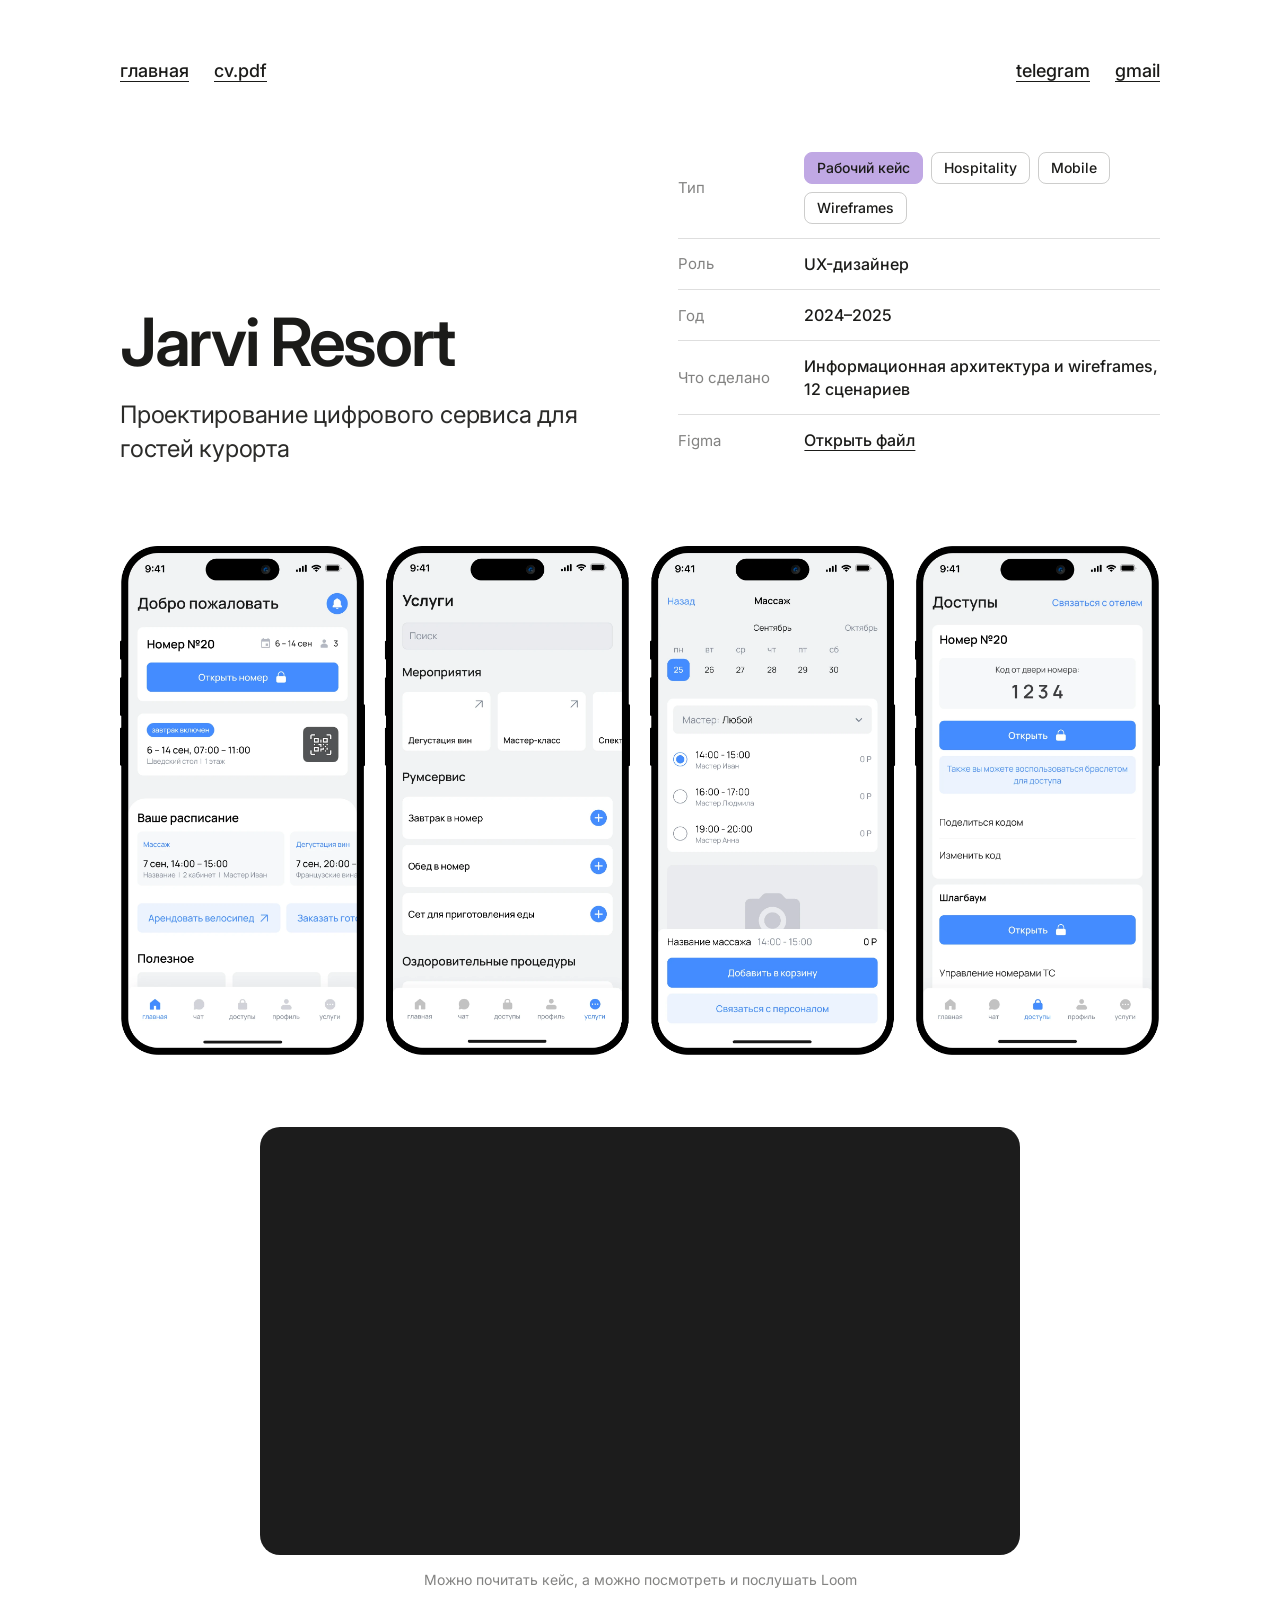
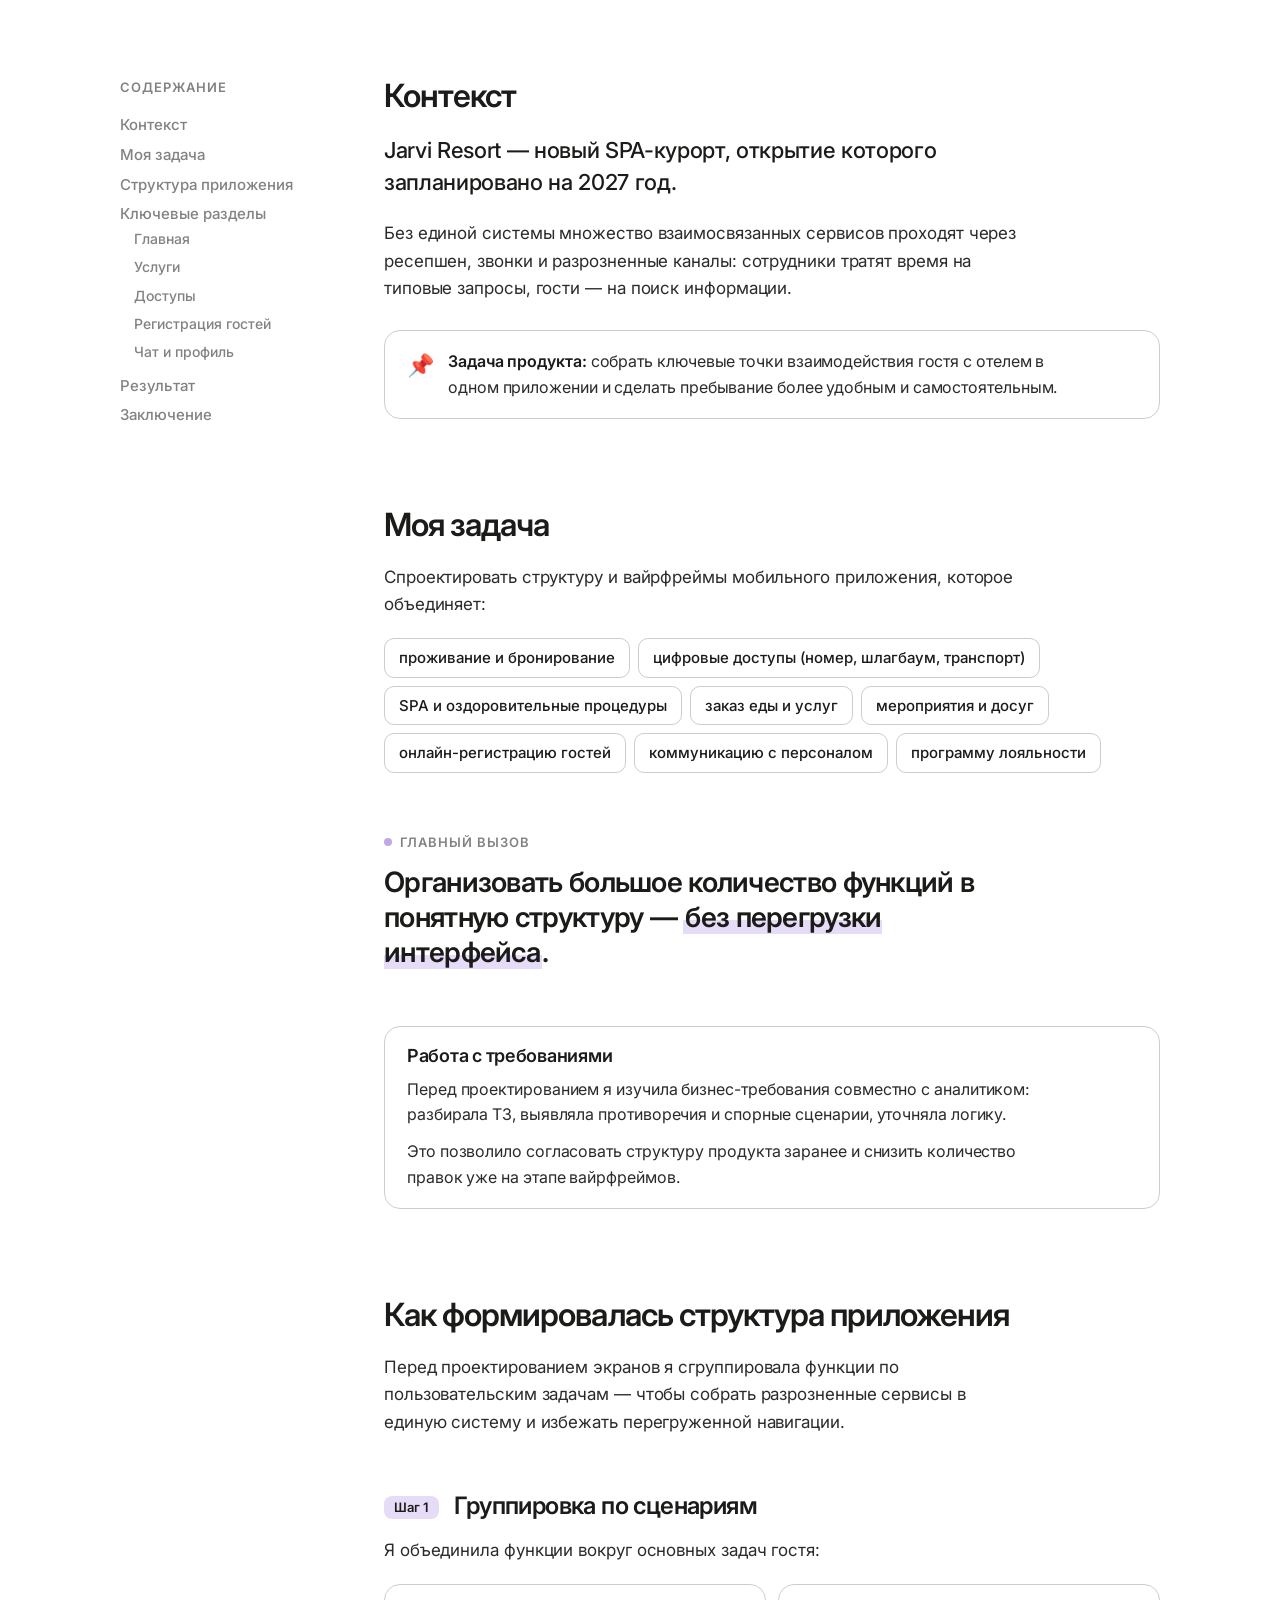
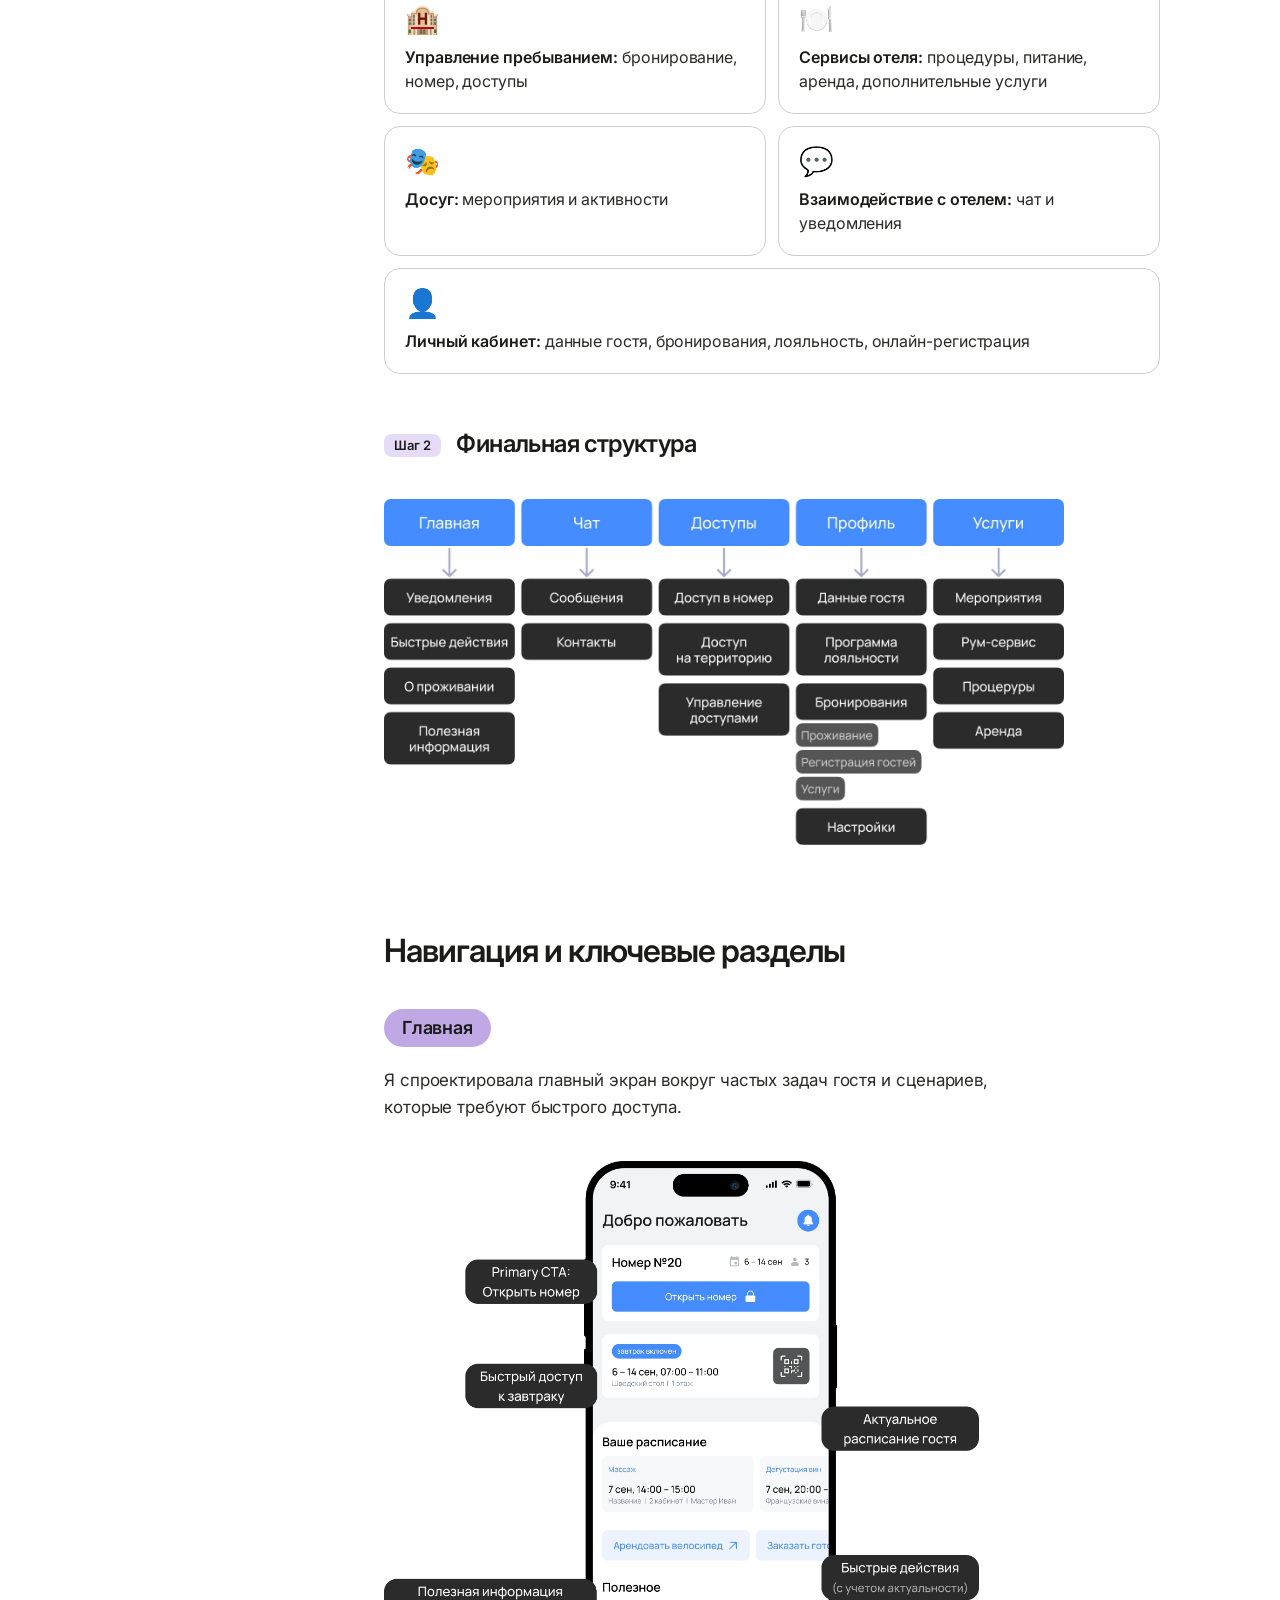
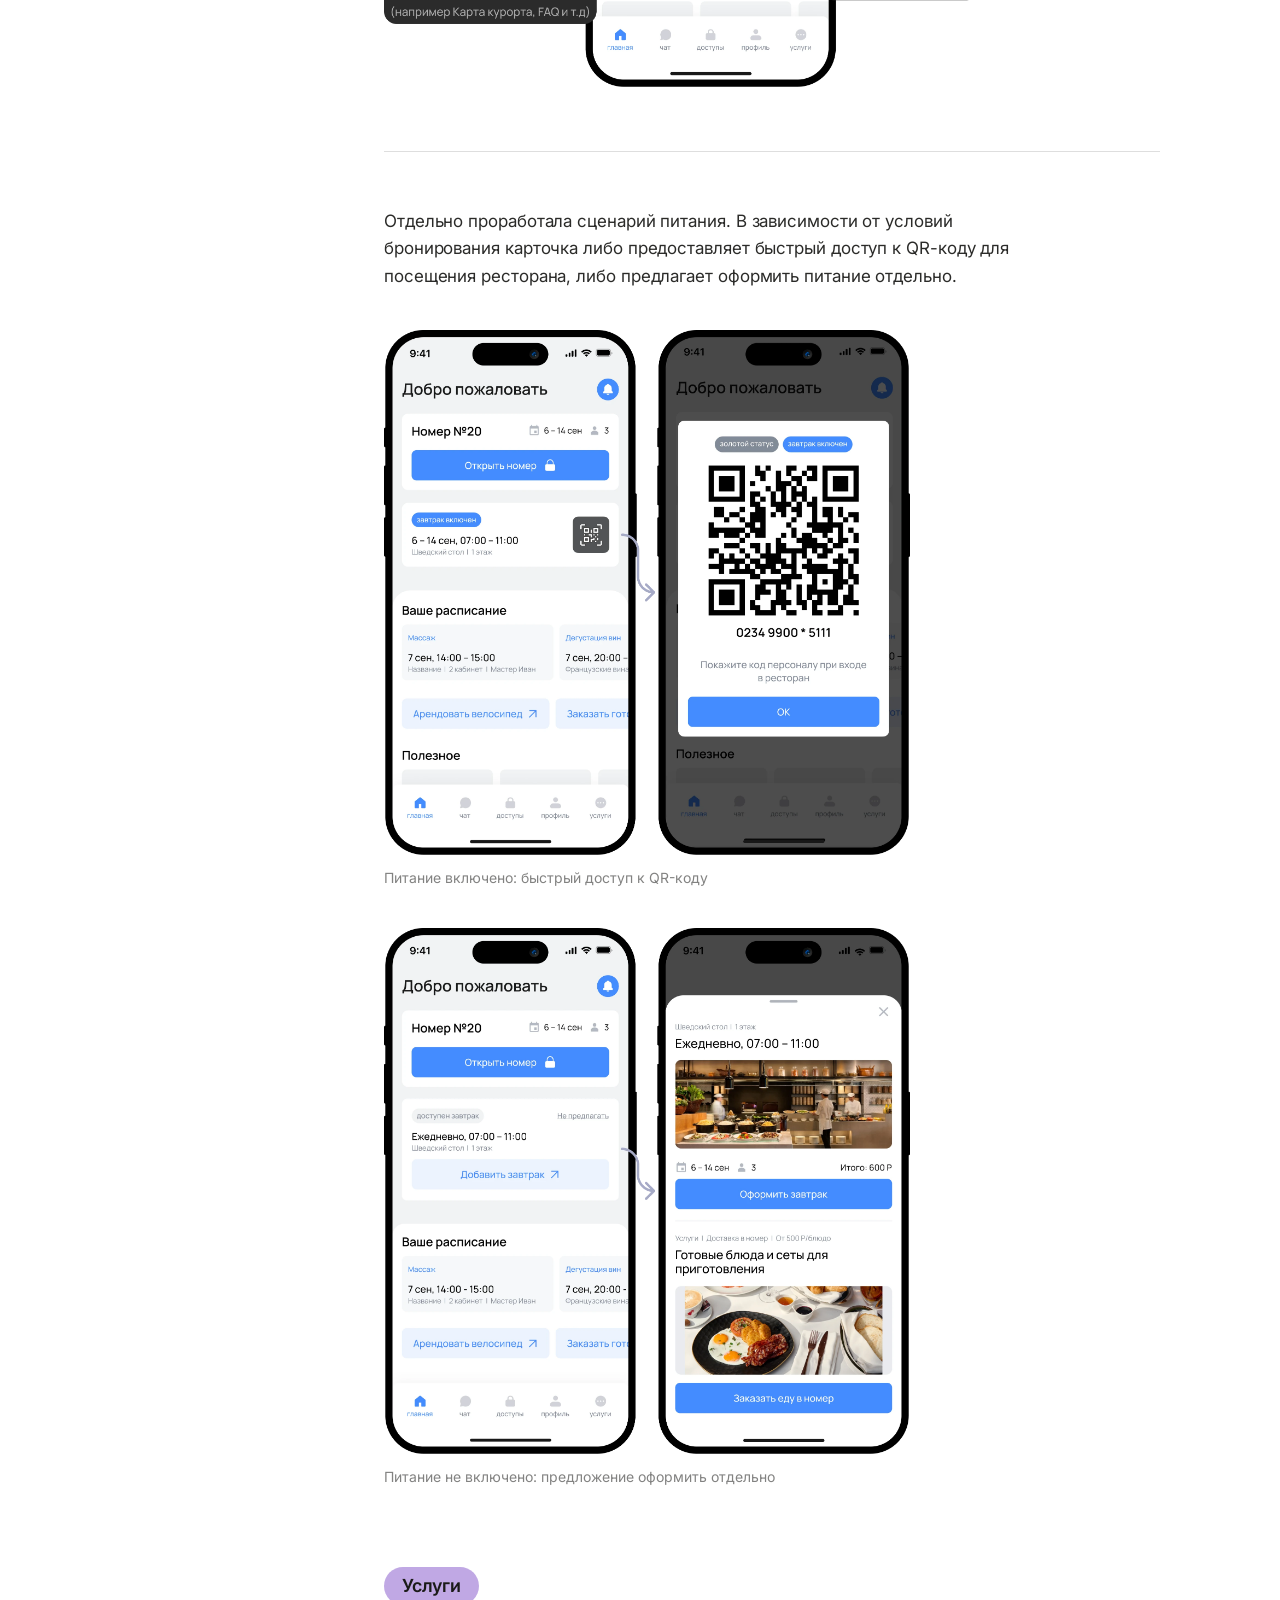
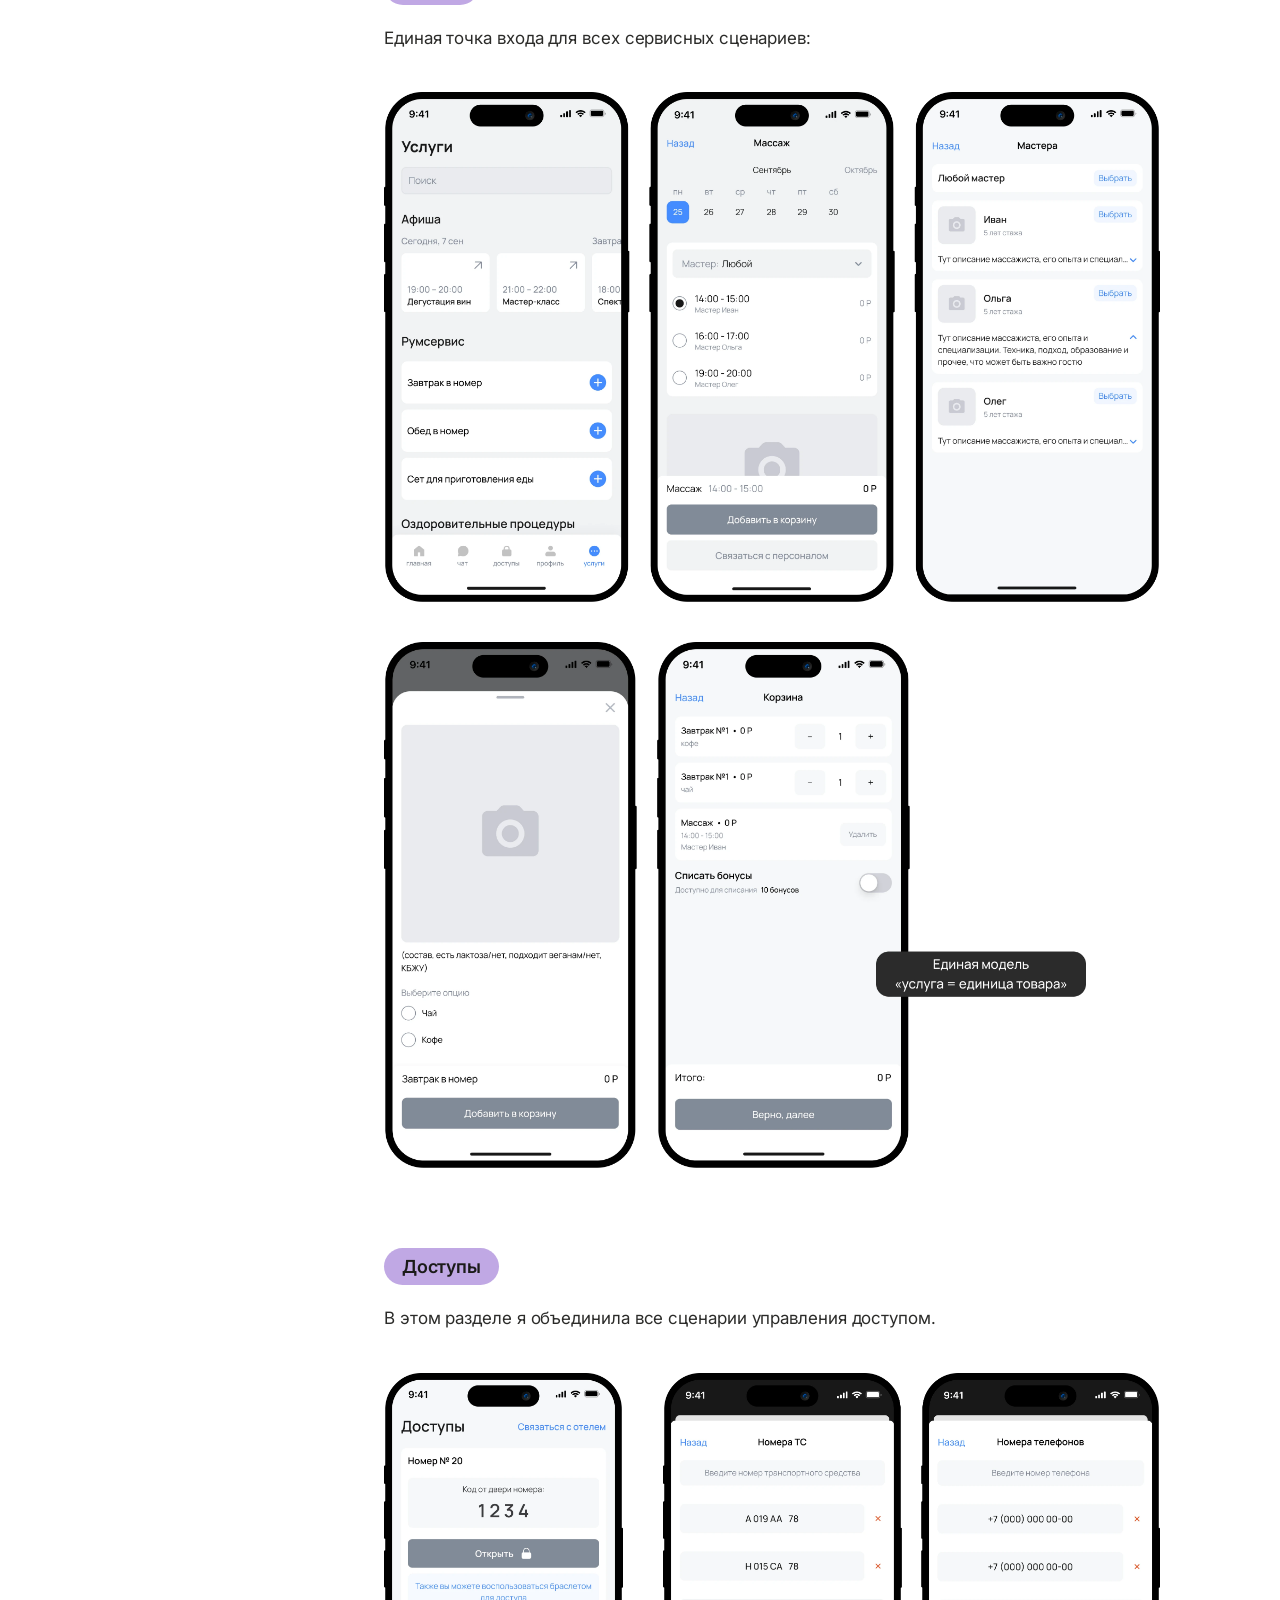
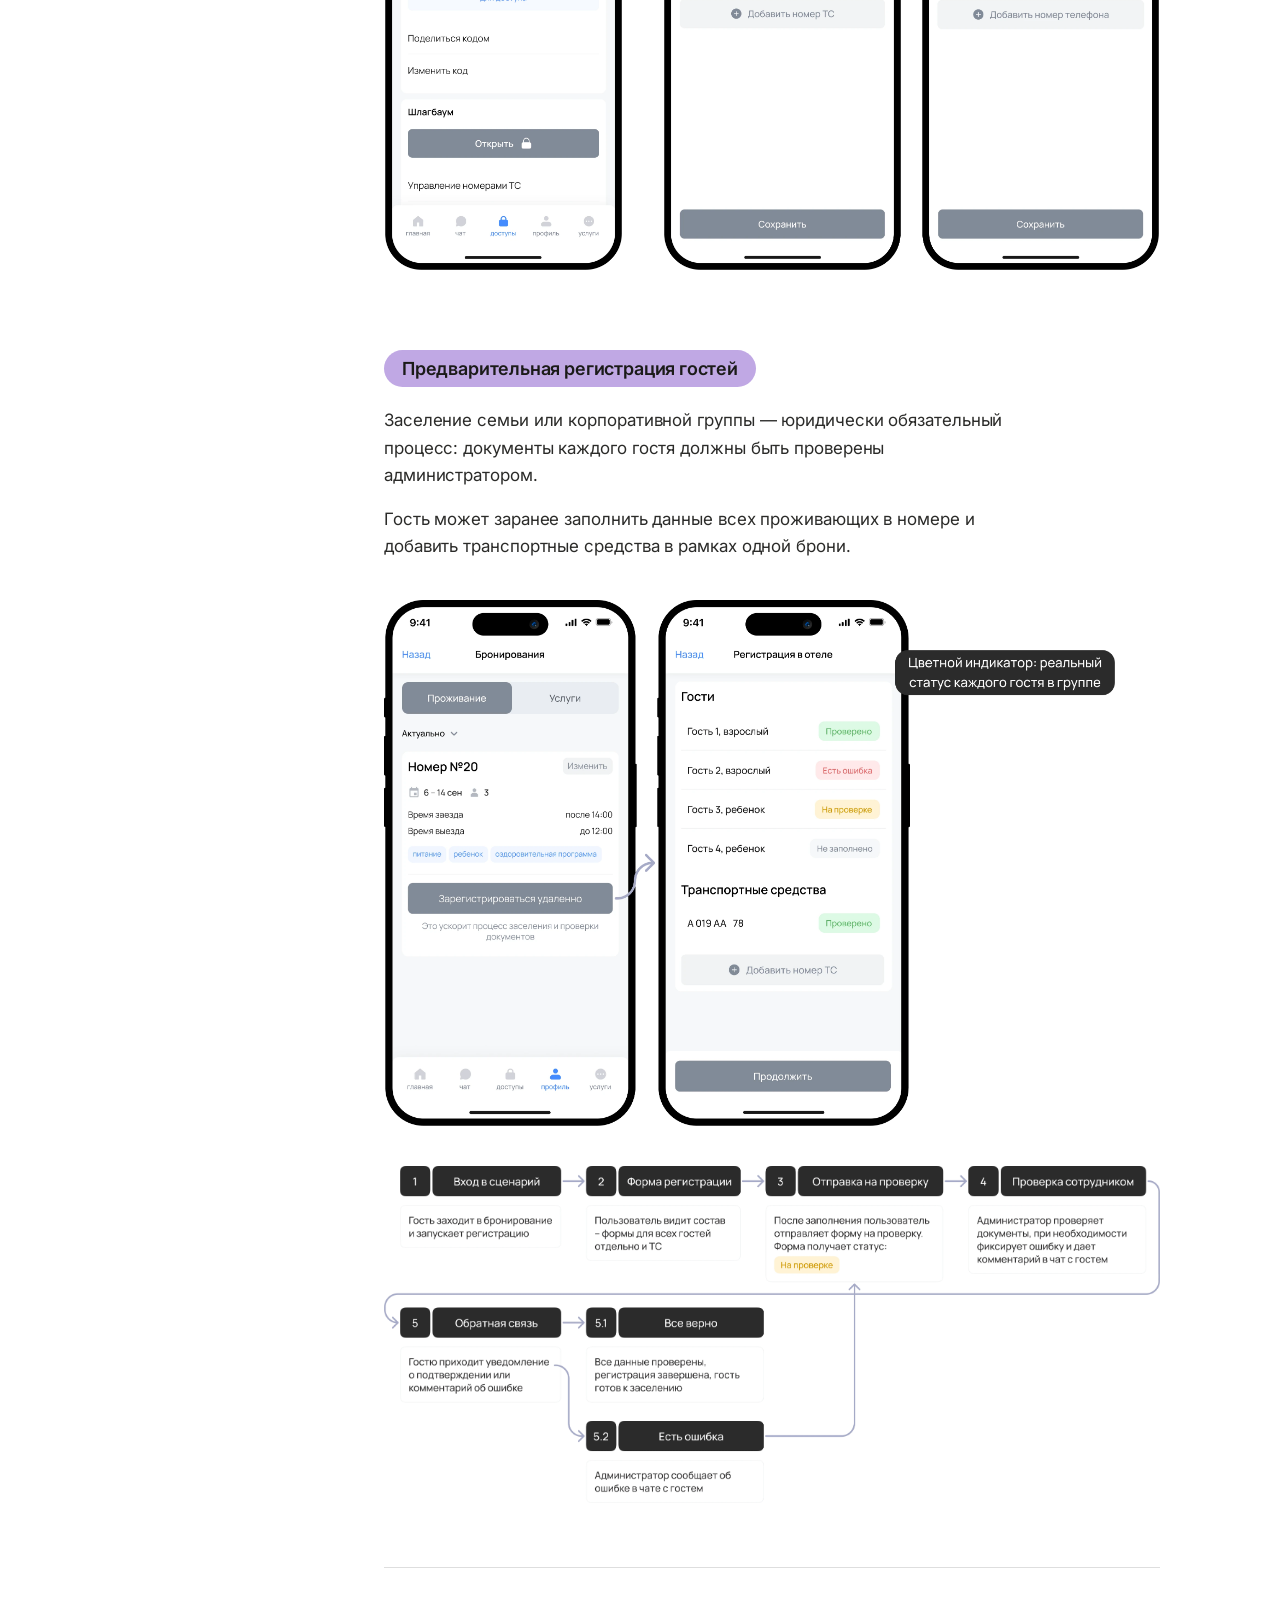
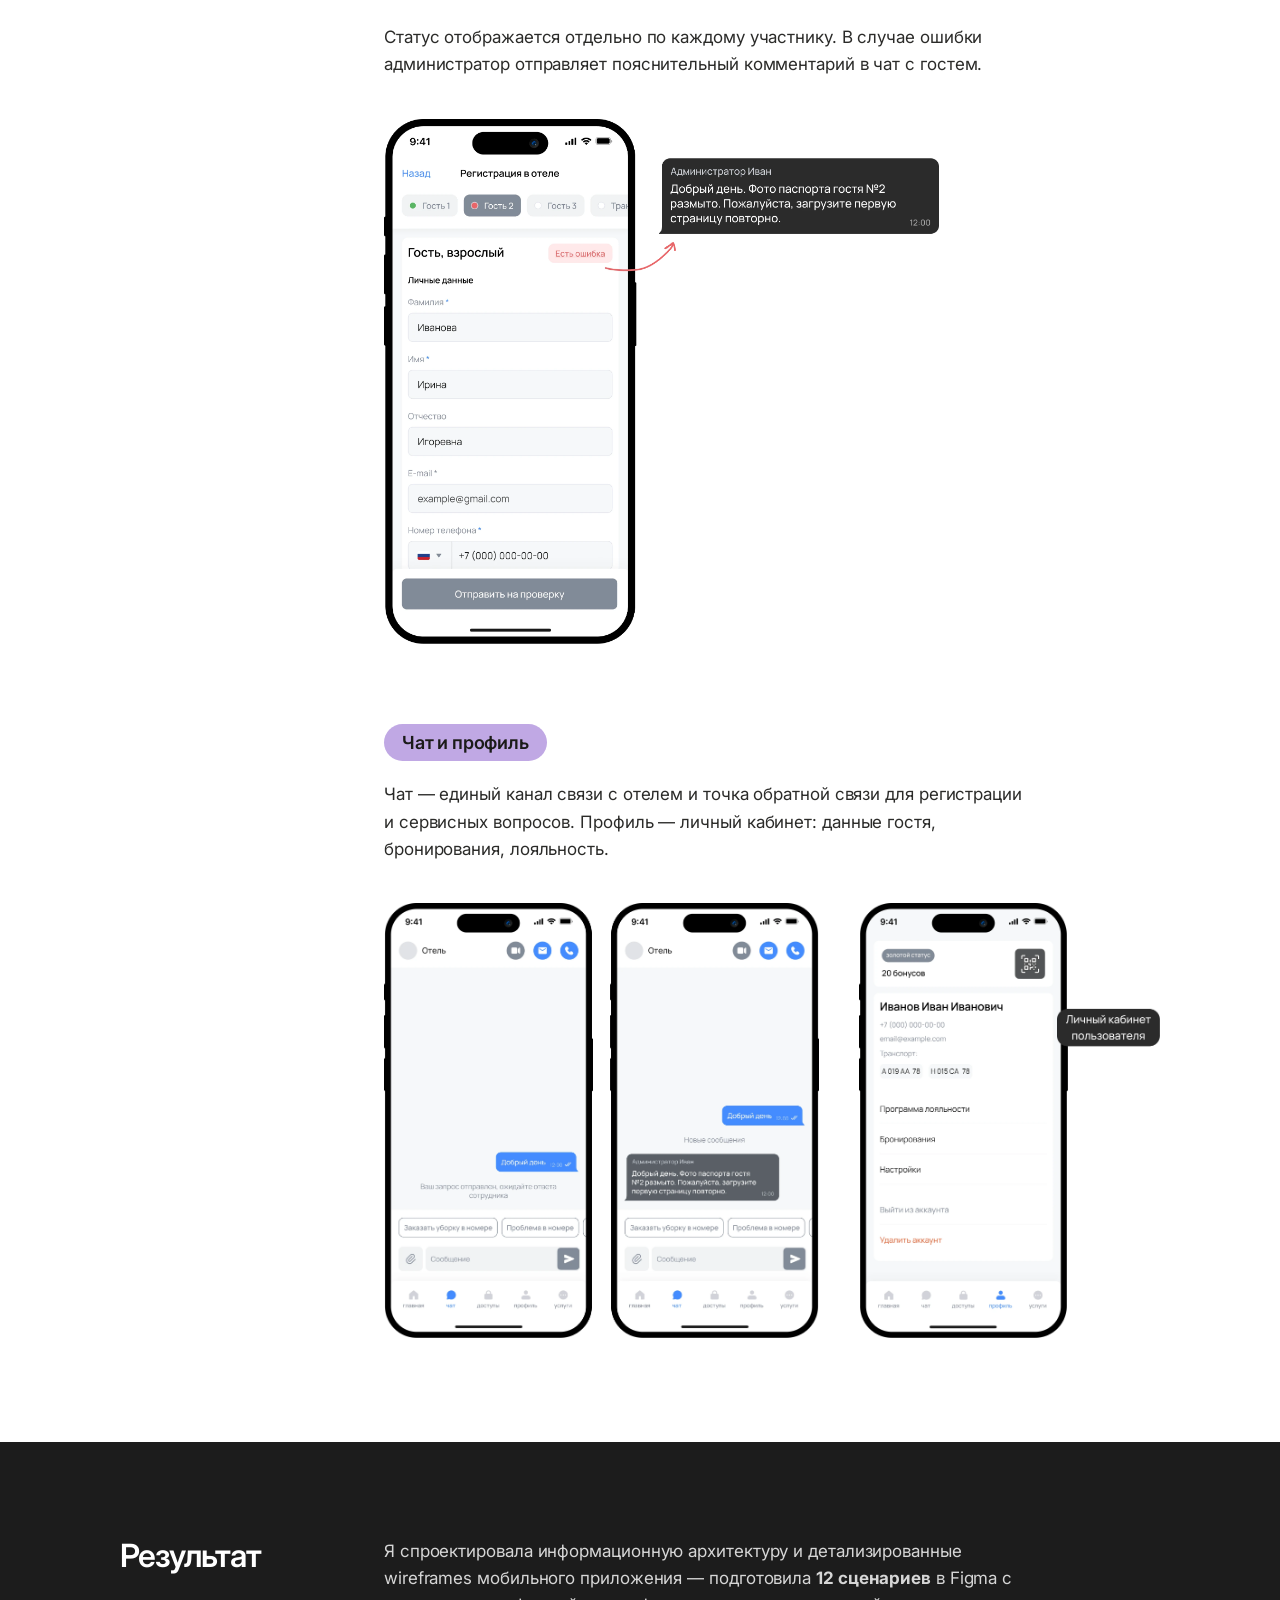
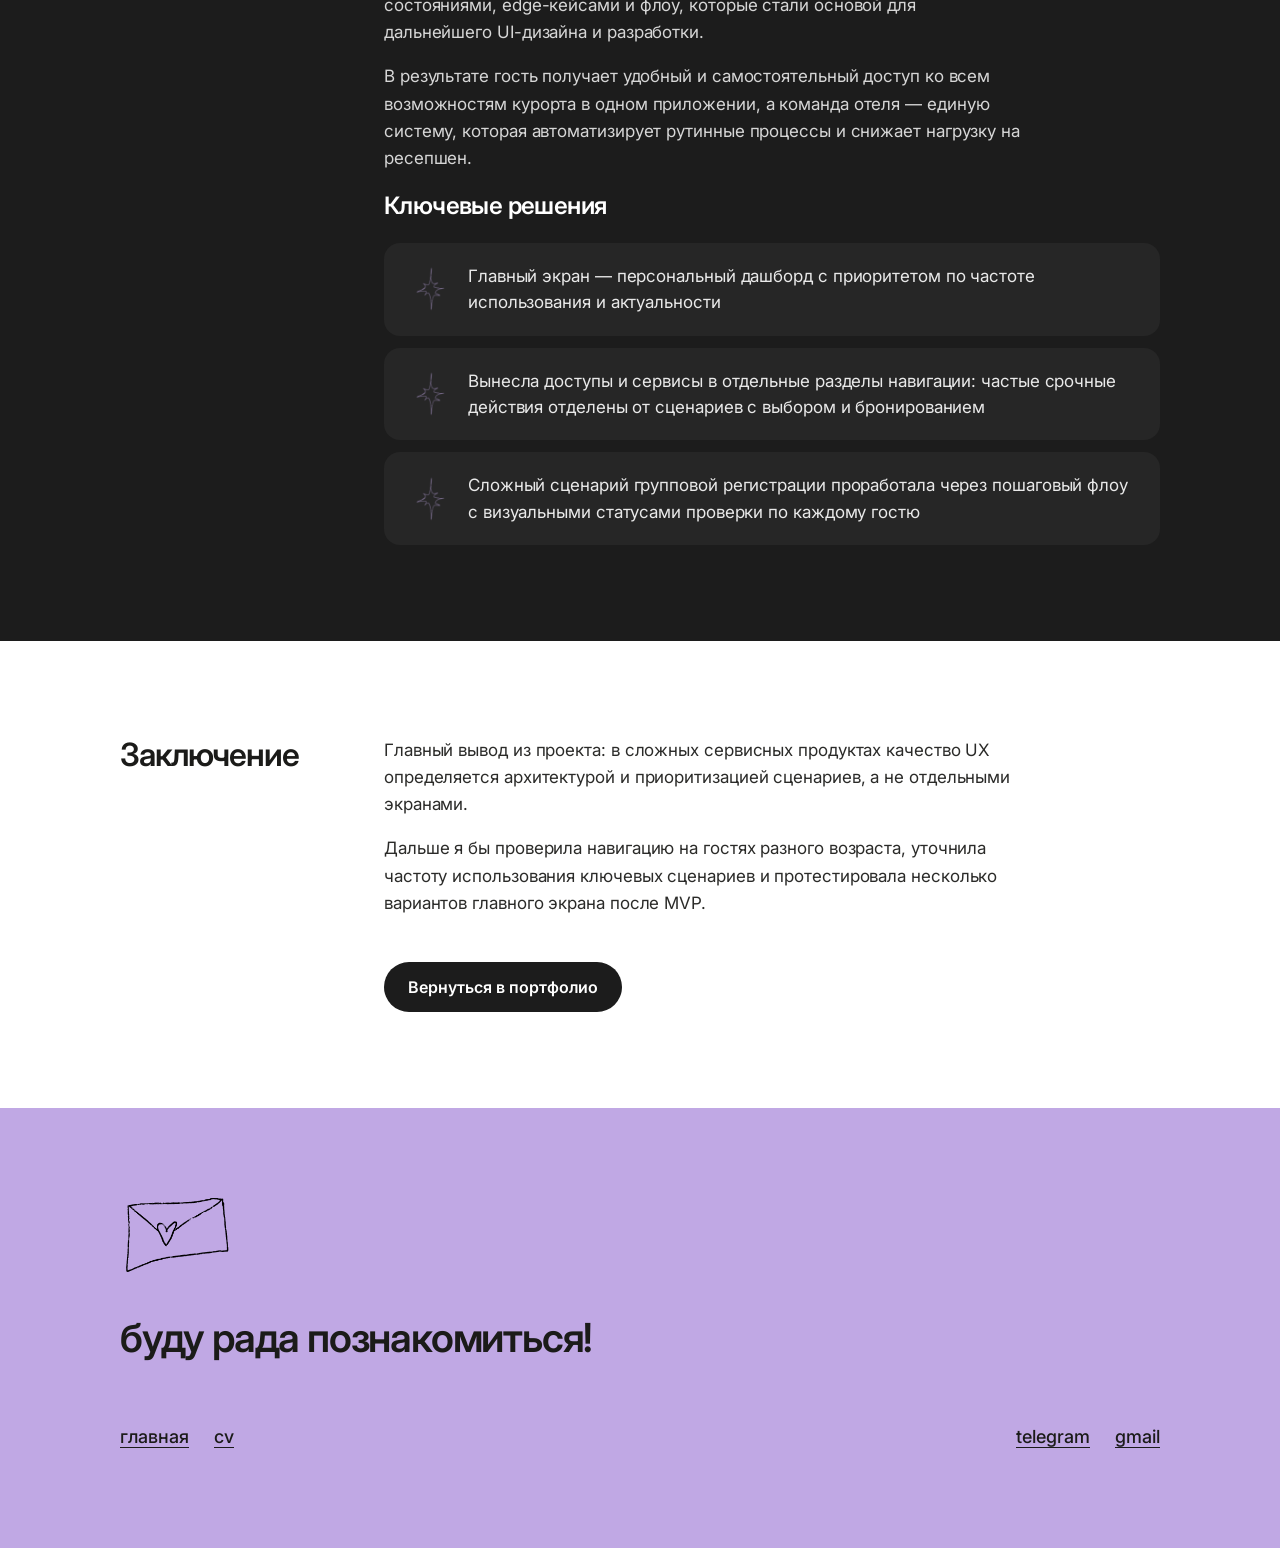
==== cases/jarvi-resort/index.html @ 8f021816 "Update index.html" ====
<!DOCTYPE html>
<html lang="ru">
  <head>
    <meta charset="UTF-8" />
    <meta name="viewport" content="width=device-width, initial-scale=1.0" />
    <title>Jarvi Resort — кейс продуктового дизайнера</title>
    <meta
      name="description"
      content="Jarvi Resort: проектирование цифрового сервиса для гостей курорта. Информационная архитектура и wireframes мобильного приложения, 12 сценариев."
    />
    <meta property="og:type" content="article" />
    <meta property="og:title" content="Jarvi Resort — кейс продуктового дизайнера" />
    <meta
      property="og:description"
      content="Проектирование цифрового сервиса для гостей курорта: информационная архитектура и wireframes мобильного приложения."
    />
    <link rel="preconnect" href="https://fonts.googleapis.com" />
    <link rel="preconnect" href="https://fonts.gstatic.com" crossorigin />
    <link
      href="https://fonts.googleapis.com/css2?family=Inter:wght@400;500;600;700;800;900&display=swap"
      rel="stylesheet"
    />
    <link rel="stylesheet" href="../../style.css" />
    <link rel="stylesheet" href="../case-study.css" />
  </head>
  <body class="case-page">
    <div class="page-shell" id="top">
      <header class="site-header">
        <nav class="nav nav-left" aria-label="Основная навигация">
          <a href="../../">главная</a>
          <a href="../../cv.pdf" target="_blank" rel="noopener noreferrer">cv.pdf</a>
        </nav>

        <nav class="nav nav-right" aria-label="Контакты">
          <a href="https://t.me/sofevt" target="_blank" rel="noopener noreferrer">telegram</a>
          <a href="mailto:sofaevt@gmail.com">gmail</a>
        </nav>
      </header>

      <main>
        <!-- ============ Шапка кейса ============ -->
        <section class="case-hero" aria-label="О проекте">
          <div class="case-wrap case-hero-grid">
            <div class="case-hero-title">
              <h1>Jarvi Resort</h1>
              <p class="case-lead">Проектирование цифрового сервиса для гостей курорта</p>
            </div>

            <dl class="case-props">
              <div>
                <dt>Тип</dt>
                <dd>
                  <ul class="case-tags" aria-label="Теги проекта">
                    <li>Рабочий кейс</li>
                    <li>Hospitality</li>
                    <li>Mobile</li>
                    <li>Wireframes</li>
                  </ul>
                </dd>
              </div>
              <div>
                <dt>Роль</dt>
                <dd>UX-дизайнер</dd>
              </div>
              <div>
                <dt>Год</dt>
                <dd>2024–2025</dd>
              </div>
              <div>
                <dt>Что сделано</dt>
                <dd>Информационная архитектура и wireframes, 12 сценариев</dd>
              </div>
              <div>
                <dt>Figma</dt>
                <dd class="case-links">
                  <a
                    href="https://www.figma.com/design/XDDf9Z9hEiDsWCoKqALPy1/Jarvi-Resort"
                    target="_blank"
                    rel="noopener noreferrer"
                    >Открыть файл</a
                  >
                </dd>
              </div>
            </dl>
          </div>
        </section>

        <div class="case-wrap">
          <figure class="case-figure case-figure--hero">
            <img
              src="images/01-overview.webp"
              width="1307"
              height="641"
              alt="Четыре экрана приложения: главная, услуги, запись на массаж, доступы"
            />
          </figure>
        </div>

        <!-- ============ Видео ============ -->
        <section class="case-video" aria-label="Видеоразбор">
          <div class="video-frame">
            <iframe
              src="https://www.loom.com/embed/895e7bc9ca4e4791919943d05a3f009f"
              title="Видеоразбор кейса Jarvi Resort"
              loading="lazy"
              allowfullscreen
            ></iframe>
          </div>
          <p class="video-caption">Можно почитать кейс, а можно посмотреть и послушать Loom</p>
        </section>

        <!-- ============ Текст кейса: слева содержание, справа контент ============ -->
        <div class="case-wrap case-layout">
          <aside class="case-rail" aria-label="Содержание">
            <nav class="case-toc" aria-label="Разделы кейса">
              <p class="toc-title">Содержание</p>
              <ol>
                <li><a href="#context">Контекст</a></li>
                <li><a href="#task">Моя задача</a></li>
                <li><a href="#structure">Структура приложения</a></li>
                <li>
                  <a href="#sections">Ключевые разделы</a>
                  <ol>
                    <li><a href="#home">Главная</a></li>
                    <li><a href="#services">Услуги</a></li>
                    <li><a href="#access">Доступы</a></li>
                    <li><a href="#registration">Регистрация гостей</a></li>
                    <li><a href="#chat-profile">Чат и профиль</a></li>
                  </ol>
                </li>
                <li><a href="#result">Результат</a></li>
                <li><a href="#conclusion">Заключение</a></li>
              </ol>
            </nav>
          </aside>

          <div class="case-content">
            <!-- Контекст -->
            <section class="case-section" id="context">
              <h2>Контекст</h2>
              <p class="lead">
                Jarvi Resort — новый SPA-курорт, открытие которого запланировано на 2027 год.
              </p>
              <p>
                Без единой системы множество взаимосвязанных сервисов проходят через ресепшен,
                звонки и разрозненные каналы: сотрудники тратят время на типовые запросы, гости —
                на поиск информации.
              </p>
              <aside class="callout">
                <span class="callout-icon" aria-hidden="true">📌</span>
                <p>
                  <strong>Задача продукта:</strong> собрать ключевые точки взаимодействия гостя с
                  отелем в одном приложении и сделать пребывание более удобным и самостоятельным.
                </p>
              </aside>
            </section>

            <!-- Моя задача -->
            <section class="case-section" id="task">
              <h2>Моя задача</h2>
              <p>
                Спроектировать структуру и вайрфреймы мобильного приложения, которое объединяет:
              </p>
              <ul class="chips">
                <li>проживание и бронирование</li>
                <li>цифровые доступы (номер, шлагбаум, транспорт)</li>
                <li>SPA и оздоровительные процедуры</li>
                <li>заказ еды и услуг</li>
                <li>мероприятия и досуг</li>
                <li>онлайн-регистрацию гостей</li>
                <li>коммуникацию с персоналом</li>
                <li>программу лояльности</li>
              </ul>

              <div class="challenge">
                <span class="challenge-label">Главный вызов</span>
                <p>
                  Организовать большое количество функций в понятную структуру —
                  <mark>без перегрузки интерфейса</mark>.
                </p>
              </div>

              <aside class="callout callout--stack">
                <h3>Работа с требованиями</h3>
                <p>
                  Перед проектированием я изучила бизнес-требования совместно с аналитиком:
                  разбирала ТЗ, выявляла противоречия и спорные сценарии, уточняла логику.
                </p>
                <p>
                  Это позволило согласовать структуру продукта заранее и снизить количество правок
                  уже на этапе вайрфреймов.
                </p>
              </aside>
            </section>

            <!-- Структура -->
            <section class="case-section" id="structure">
              <h2>Как формировалась структура приложения</h2>
              <p>
                Перед проектированием экранов я сгруппировала функции по пользовательским задачам —
                чтобы собрать разрозненные сервисы в единую систему и избежать перегруженной
                навигации.
              </p>

              <h3><span class="step-label">Шаг 1</span> Группировка по сценариям</h3>
              <p>Я объединила функции вокруг основных задач гостя:</p>
              <div class="group-grid">
                <div class="group-card">
                  <span class="group-icon" aria-hidden="true">🏨</span>
                  <p><strong>Управление пребыванием:</strong> бронирование, номер, доступы</p>
                </div>
                <div class="group-card">
                  <span class="group-icon" aria-hidden="true">🍽️</span>
                  <p>
                    <strong>Сервисы отеля:</strong> процедуры, питание, аренда, дополнительные услуги
                  </p>
                </div>
                <div class="group-card">
                  <span class="group-icon" aria-hidden="true">🎭</span>
                  <p><strong>Досуг:</strong> мероприятия и активности</p>
                </div>
                <div class="group-card">
                  <span class="group-icon" aria-hidden="true">💬</span>
                  <p><strong>Взаимодействие с отелем:</strong> чат и уведомления</p>
                </div>
                <div class="group-card">
                  <span class="group-icon" aria-hidden="true">👤</span>
                  <p>
                    <strong>Личный кабинет:</strong> данные гостя, бронирования, лояльность,
                    онлайн-регистрация
                  </p>
                </div>
              </div>

              <h3><span class="step-label">Шаг 2</span> Финальная структура</h3>
              <figure class="case-figure case-figure--diagram">
                <img
                  src="images/02-structure-ia.webp"
                  width="520"
                  height="265"
                  loading="lazy"
                  alt="Информационная архитектура: пять разделов навигации — Главная, Чат, Доступы, Профиль, Услуги — и их содержимое"
                />
              </figure>
            </section>

            <!-- Ключевые разделы -->
            <section class="case-section case-section--group" id="sections">
              <h2>Навигация и ключевые разделы</h2>
            </section>

            <section class="case-section case-section--sub" id="home">
              <h3>Главная</h3>
              <p>
                Я спроектировала главный экран вокруг частых задач гостя и сценариев, которые
                требуют быстрого доступа.
              </p>
              <figure class="case-figure">
                <img
                  src="images/03-home.webp"
                  width="595"
                  height="526"
                  loading="lazy"
                  alt="Главный экран с подписями: основное действие «Открыть номер», быстрый доступ к завтраку, расписание гостя, быстрые действия, полезная информация"
                />
              </figure>

              <hr class="case-divider" />

              <p>
                Отдельно проработала сценарий питания. В зависимости от условий бронирования
                карточка либо предоставляет быстрый доступ к QR-коду для посещения ресторана, либо
                предлагает оформить питание отдельно.
              </p>
              <figure class="case-figure">
                <img
                  src="images/04-home-qr.webp"
                  width="526"
                  height="526"
                  loading="lazy"
                  alt="Карточка завтрака на главной и экран с QR-кодом для ресторана"
                />
                <figcaption>Питание включено: быстрый доступ к QR-коду</figcaption>
              </figure>
              <figure class="case-figure">
                <img
                  src="images/05-home-offer.webp"
                  width="526"
                  height="526"
                  loading="lazy"
                  alt="Карточка с предложением добавить завтрак и экран оформления питания"
                />
                <figcaption>Питание не включено: предложение оформить отдельно</figcaption>
              </figure>
            </section>

            <section class="case-section case-section--sub" id="services">
              <h3>Услуги</h3>
              <p>Единая точка входа для всех сервисных сценариев:</p>
              <figure class="case-figure">
                <img
                  src="images/06-services-1.webp"
                  width="799"
                  height="526"
                  loading="lazy"
                  alt="Раздел «Услуги»: афиша, рум-сервис, запись на массаж, выбор мастера"
                />
              </figure>
              <figure class="case-figure">
                <img
                  src="images/07-services-2.webp"
                  width="702"
                  height="526"
                  loading="lazy"
                  alt="Карточка блюда с выбором опции и корзина с подписью «Единая модель: услуга = единица товара»"
                />
              </figure>
            </section>

            <section class="case-section case-section--sub" id="access">
              <h3>Доступы</h3>
              <p>В этом разделе я объединила все сценарии управления доступом.</p>
              <figure class="case-figure case-figure--row">
                <img
                  src="images/08-access.webp"
                  width="253"
                  height="526"
                  loading="lazy"
                  alt="Экран «Доступы»: код от двери номера и шлагбаум"
                />
                <img
                  src="images/09-access-details.webp"
                  width="526"
                  height="526"
                  loading="lazy"
                  alt="Экраны управления номерами транспортных средств и номерами телефонов"
                />
              </figure>
            </section>

            <section class="case-section case-section--sub" id="registration">
              <h3>Предварительная регистрация гостей</h3>
              <p>
                Заселение семьи или корпоративной группы — юридически обязательный процесс:
                документы каждого гостя должны быть проверены администратором.
              </p>
              <p>
                Гость может заранее заполнить данные всех проживающих в номере и добавить
                транспортные средства в рамках одной брони.
              </p>
              <figure class="case-figure">
                <img
                  src="images/10-registration.webp"
                  width="731"
                  height="526"
                  loading="lazy"
                  alt="Экран бронирования и экран регистрации в отеле со статусом проверки по каждому гостю"
                />
              </figure>
              <figure class="case-figure case-figure--diagram">
                <img
                  src="images/11-registration-flow.webp"
                  width="1435"
                  height="624"
                  loading="lazy"
                  alt="Флоу регистрации: вход в сценарий, форма, отправка на проверку, проверка сотрудником, обратная связь — всё верно или есть ошибка"
                />
              </figure>

              <hr class="case-divider" />

              <p>
                Статус отображается отдельно по каждому участнику. В случае ошибки администратор
                отправляет пояснительный комментарий в чат с гостем.
              </p>
              <figure class="case-figure">
                <img
                  src="images/12-registration-form.webp"
                  width="555"
                  height="526"
                  loading="lazy"
                  alt="Форма гостя со статусом «Есть ошибка» и комментарий администратора в чате"
                />
              </figure>
            </section>

            <section class="case-section case-section--sub" id="chat-profile">
              <h3>Чат и профиль</h3>
              <p>
                Чат — единый канал связи с отелем и точка обратной связи для регистрации и
                сервисных вопросов. Профиль — личный кабинет: данные гостя, бронирования,
                лояльность.
              </p>
              <figure class="case-figure case-figure--row">
                <img
                  src="images/13-chat.webp"
                  width="526"
                  height="526"
                  loading="lazy"
                  alt="Чат с отелем: отправленный запрос и ответ администратора"
                />
                <img
                  src="images/14-profile.webp"
                  width="364"
                  height="526"
                  loading="lazy"
                  alt="Профиль: статус и бонусы, данные гостя, транспорт, программа лояльности, бронирования, настройки"
                />
              </figure>
            </section>
          </div>
        </div>

        <!-- ============ Результат (тёмный блок) ============ -->
        <section class="case-result" id="result">
          <div class="case-wrap band-grid">
            <h2>Результат</h2>
            <div class="band-body">
              <p>
                Я спроектировала информационную архитектуру и детализированные wireframes
                мобильного приложения — подготовила <strong>12 сценариев</strong> в Figma с состояниями, edge-кейсами
                и флоу, которые стали основой для дальнейшего UI-дизайна и разработки.
              </p>
              <p>
                В результате гость получает удобный и самостоятельный доступ ко всем возможностям
                курорта в одном приложении, а команда отеля — единую систему, которая автоматизирует
                рутинные процессы и снижает нагрузку на ресепшен.
              </p>

              <h3>Ключевые решения</h3>
              <ol class="decisions">
                <li>
                  <span class="decision-icon" aria-hidden="true"></span>
                  <p>
                    Главный экран — персональный дашборд с приоритетом по частоте использования и
                    актуальности
                  </p>
                </li>
                <li>
                  <span class="decision-icon" aria-hidden="true"></span>
                  <p>
                    Вынесла доступы и сервисы в отдельные разделы навигации: частые срочные
                    действия отделены от сценариев с выбором и бронированием
                  </p>
                </li>
                <li>
                  <span class="decision-icon" aria-hidden="true"></span>
                  <p>
                    Сложный сценарий групповой регистрации проработала через пошаговый флоу с
                    визуальными статусами проверки по каждому гостю
                  </p>
                </li>
              </ol>
            </div>
          </div>
        </section>

        <!-- ============ Заключение ============ -->
        <section class="case-conclusion" id="conclusion">
          <div class="case-wrap band-grid">
            <h2>Заключение</h2>
            <div class="band-body">
              <p>
                Главный вывод из проекта: в сложных сервисных продуктах качество UX определяется
                архитектурой и приоритизацией сценариев, а не отдельными экранами.
              </p>
              <p>
                Дальше я бы проверила навигацию на гостях разного возраста, уточнила частоту
                использования ключевых сценариев и протестировала несколько вариантов главного
                экрана после MVP.
              </p>
              <a class="case-back" href="../../#projects">Вернуться в портфолио</a>
            </div>
          </div>
        </section>
      </main>

      <footer class="site-footer" aria-label="Контакты и футер">
        <div class="footer-content">
          <img
            class="footer-doodle"
            src="../../images/envelope.svg"
            alt=""
            aria-hidden="true"
          />
          <h2>буду рада познакомиться!</h2>

          <div class="footer-row">
            <div class="footer-links footer-left">
              <a href="../../">главная</a>
              <a href="../../cv.pdf" target="_blank" rel="noopener noreferrer">cv</a>
            </div>

            <div class="footer-links footer-right">
              <a href="https://t.me/sofevt" target="_blank" rel="noopener noreferrer">telegram</a>
              <a href="mailto:sofaevt@gmail.com">gmail</a>
            </div>
          </div>
        </div>
      </footer>
    </div>

    <!-- Кнопка «наверх» -->
    <button class="to-top" id="to-top" type="button" aria-label="Наверх">
      <svg width="18" height="18" viewBox="0 0 18 18" fill="none" aria-hidden="true">
        <path
          d="M9 15V3M9 3L3.5 8.5M9 3l5.5 5.5"
          stroke="currentColor"
          stroke-width="1.8"
          stroke-linecap="round"
          stroke-linejoin="round"
        />
      </svg>
    </button>

    <!-- Просмотр картинок по клику -->
    <dialog class="lightbox" id="lightbox" aria-label="Просмотр изображения">
      <button class="lightbox-close" type="button" aria-label="Закрыть">✕</button>
      <img alt="" />
    </dialog>

    <script>
      (function () {
        /* --- Просмотр картинок --- */
        var dlg = document.getElementById("lightbox");
        if (dlg && typeof dlg.showModal === "function") {
          var big = dlg.querySelector("img");
          document.querySelectorAll(".case-figure img").forEach(function (img) {
            img.addEventListener("click", function () {
              big.src = img.currentSrc || img.src;
              big.alt = img.alt;
              big.classList.remove("is-zoomed");
              dlg.showModal();
            });
          });
          big.addEventListener("click", function () {
            big.classList.toggle("is-zoomed");
          });
          dlg.addEventListener("click", function (e) {
            if (e.target === dlg || e.target.classList.contains("lightbox-close")) dlg.close();
          });
        }

        /* --- Содержание: подсветка текущего раздела --- */
        var links = Array.prototype.slice.call(
          document.querySelectorAll('.case-toc a[href^="#"]')
        );
        var targets = links.map(function (a) {
          return document.getElementById(a.getAttribute("href").slice(1));
        });
        function updateToc() {
          var line = window.innerHeight * 0.3;
          var current = -1;
          targets.forEach(function (t, i) {
            if (t && t.getBoundingClientRect().top <= line) current = i;
          });
          links.forEach(function (a, i) {
            a.classList.toggle("is-active", i === current);
          });
        }

        /* --- Кнопка «наверх» --- */
        var toTop = document.getElementById("to-top");
        function updateTop() {
          toTop.classList.toggle("is-visible", window.scrollY > 700);
        }
        toTop.addEventListener("click", function () {
          window.scrollTo({ top: 0, behavior: "smooth" });
        });

        function onScroll() {
          updateToc();
          updateTop();
        }
        window.addEventListener("scroll", onScroll, { passive: true });
        window.addEventListener("resize", onScroll);
        onScroll();
      })();
    </script>
  </body>
</html>
---- style.css ----
/* ==========================================================
   Токены. Всё, что меняется чаще всего, лежит здесь.
   Значения подобраны по макету шириной 1280px.
   ========================================================== */
:root {
  --bg: #ffffff;
  --text: #1b1b19;
  --dark: #1c1c1c;
  --lavender: #c0a8e4;
  --white: #ffffff;
  --on-dark-muted: rgba(255, 255, 255, 0.55);
  --on-dark-border: rgba(255, 255, 255, 0.28);

  /* боковые отступы текста (120px на макете 1280) */
  --pad-x: clamp(20px, 9.375vw, 120px);
  /* боковые отступы сетки карточек (40px на макете 1280) */
  --grid-pad: clamp(16px, calc(var(--pad-x) - 80px), 40px);
  /* расстояние между карточками (80px на макете) */
  --gap: clamp(32px, 6.25vw, 80px);

  /* крупный заголовок: h1, подзаголовок, заголовок футера */
  --fs-display: clamp(1.75rem, 3.125vw, 3rem);
}

* {
  box-sizing: border-box;
}

html {
  scroll-behavior: smooth;
}

body {
  margin: 0;
  min-height: 100vh;
  background: var(--bg);
  color: var(--text);
  font-family: "Inter", "Segoe UI", sans-serif;
  line-height: 1.4;
  -webkit-font-smoothing: antialiased;
  text-rendering: optimizeLegibility;
}

a {
  color: inherit;
  text-decoration: none;
}

img {
  display: block;
  max-width: 100%;
}

/* ==========================================================
   Контейнеры
   ========================================================== */
.site-header,
.hero,
.footer-content {
  width: 100%;
  max-width: 1440px;
  margin: 0 auto;
  padding-left: var(--pad-x);
  padding-right: var(--pad-x);
}

.projects-container {
  width: 100%;
  max-width: 1440px;
  margin: 0 auto;
  padding-left: var(--grid-pad);
  padding-right: var(--grid-pad);
}

/* ==========================================================
   Шапка и ссылки
   ========================================================== */
.site-header {
  display: flex;
  align-items: center;
  justify-content: space-between;
  gap: 18px;
  padding-top: 60px;
  font-size: 1.125rem;
  font-weight: 500;
}

.nav {
  display: flex;
  align-items: center;
  flex-wrap: wrap;
  gap: 8px 25px;
}

.nav a,
.footer-links a {
  line-height: 1.2;
  text-decoration: underline;
  text-decoration-thickness: 1.2px;
  text-underline-offset: 4px;
  transition: opacity 180ms ease;
}

.nav a:hover,
.footer-links a:hover {
  opacity: 0.7;
}

.nav a:focus-visible,
.footer-links a:focus-visible {
  outline: 3px solid rgba(27, 27, 25, 0.55);
  outline-offset: 4px;
  border-radius: 4px;
}

/* ==========================================================
   Hero
   ========================================================== */
.hero {
  padding-top: 80px;
  padding-bottom: 100px;
}

.hero-copy,
.hero-text {
  margin: 0;
  font-size: var(--fs-display);
  line-height: 1.2;
  letter-spacing: -0.03em;
  font-weight: 600;
  color: var(--text);
}

.hero-copy {
  text-wrap: balance;
}

.hero-text {
  max-width: 24em;
}

.hero-doodle {
  width: clamp(220px, 15vw, 160px);
  height: auto;
  margin: 44px 0 48px;
}

/* ==========================================================
   Проекты
   ========================================================== */
.projects-section {
  background: var(--dark);
  color: var(--white);
  padding: 60px 0;
}

.project-grid {
  display: grid;
  grid-template-columns: repeat(2, minmax(0, 1fr));
  column-gap: var(--gap);
  row-gap: var(--gap);
}

.project-card {
  display: flex;
  flex-direction: column;
  gap: 32px;
  color: var(--white);
  transition: transform 180ms ease;
}

.project-card:hover,
.project-card:focus-visible {
  transform: translateY(-3px);
}

.project-card:focus-visible {
  outline: 3px solid rgba(255, 255, 255, 0.55);
  outline-offset: 6px;
  border-radius: 8px;
}

.project-visual {
  width: 100%;
  aspect-ratio: 16 / 9;
  border-radius: 24px;
  overflow: hidden;
  background: linear-gradient(135deg, #7ea3d7 0%, #b9d5ff 100%);
}

.project-visual img {
  width: 100%;
  height: 100%;
  object-fit: cover;
  object-position: center;
}

.project-text {
  display: flex;
  flex-direction: column;
  flex: 1;
}

.project-text h2 {
  margin: 0 0 12px;
  font-size: 1.5rem;
  line-height: 1.2;
  letter-spacing: -0.02em;
  font-weight: 600;
}

.project-header {
  display: flex;
  align-items: center;
  justify-content: space-between;
  gap: 12px;
  margin-bottom: 12px;
}

.project-header h2 {
  margin: 0;
}

.project-arrow {
  width: 40px;
  aspect-ratio: 138 / 96;
  flex-shrink: 0;
  background: var(--lavender);
  -webkit-mask: url("images/arrow.png") center / contain no-repeat;
  mask: url("images/arrow.png") center / contain no-repeat;
  transition: transform 180ms ease;
}

.project-card:hover .project-arrow,
.project-card:focus-visible .project-arrow {
  transform: translate(4px, -4px);
}

.project-text p {
  margin: 0;
  color: var(--on-dark-muted);
  font-size: 1.25rem;
  line-height: 1.45;
  letter-spacing: -0.01em;
  min-height: 0;
}

.tags {
  display: flex;
  flex-wrap: wrap;
  gap: 8px;
  list-style: none;
  margin: auto 0 0;
  padding: 20px 0 0;
}

.tags li {
  display: inline-flex;
  align-items: center;
  min-height: 32px;
  padding: 0 12px;
  border: 1px solid var(--on-dark-border);
  border-radius: 8px;
  color: rgba(255, 255, 255, 0.9);
  font-size: 0.9375rem;
  line-height: 1;
  font-weight: 500;
}

/* первый тег (тип проекта) выделен лавандовым */
.tags li:first-child {
  background: var(--lavender);
  border-color: var(--lavender);
  color: var(--text);
}

/* ==========================================================
   Футер
   ========================================================== */
.site-footer {
  background: var(--lavender);
  color: var(--text);
}

.footer-content {
  padding-top: 84px;
  padding-bottom: 100px;
}

.footer-doodle {
  width: clamp(72px, 8.75vw, 112px);
  height: auto;
  margin-bottom: 36px;
}

.site-footer h2 {
  margin: 0 0 64px;
  font-size: var(--fs-display);
  line-height: 1.2;
  letter-spacing: -0.03em;
  font-weight: 600;
}

.footer-row {
  display: flex;
  justify-content: space-between;
  align-items: flex-start;
  gap: 16px;
}

.footer-links {
  display: flex;
  flex-wrap: wrap;
  gap: 8px 25px;
  font-size: 1.125rem;
  font-weight: 500;
}

/* ==========================================================
   Адаптив
   ========================================================== */
@media (max-width: 1024px) {
  :root {
    --pad-x: 32px;
    --grid-pad: 32px;
  }
}

@media (max-width: 768px) {
  .site-header {
    padding-top: 24px;
  }
     .project-arrow {
    width: 28px;
  }

  .hero {
    padding-top: 56px;
    padding-bottom: 64px;
  }

  .hero-doodle {
    margin: 32px 0;
  }

  .projects-section {
    padding: 40px 0 64px;
  }

  .project-grid {
    grid-template-columns: 1fr;
    row-gap: 56px;
  }

  .project-card {
    gap: 24px;
  }

  .project-visual {
    border-radius: 20px;
  }

  .project-text h2 {
    font-size: 1.375rem;
  }

  .project-text p {
    font-size: 1.0625rem;
    min-height: 0;
  }

  .footer-content {
    padding-top: 56px;
    padding-bottom: 56px;
  }

  .footer-doodle {
    width: 80px;
    margin-bottom: 24px;
  }

  .site-footer h2 {
    margin-bottom: 40px;
  }

  .footer-row {
    flex-direction: column;
    gap: 12px;
  }
}

@media (max-width: 600px) {
  :root {
    --pad-x: 20px;
    --grid-pad: 20px;
  }

  .site-header,
  .footer-links {
    font-size: 1rem;
  }

  .nav {
    gap: 8px 16px;
  }

  .tags li {
    min-height: 28px;
    padding: 0 10px;
    font-size: 0.8125rem;
  }
}

@media (prefers-reduced-motion: reduce) {
  html {
    scroll-behavior: auto;
  }

  *,
  *::before,
  *::after {
    animation-duration: 0.01ms !important;
    animation-iteration-count: 1 !important;
    transition-duration: 0.01ms !important;
  }
}
---- cases/case-study.css ----
/* ==========================================================
   Страницы кейсов. Подключается после style.css и использует его
   токены (--text, --lavender, --dark, --pad-x и т. д.).
   ========================================================== */
:root {
  --body: #2b2b29; /* основной текст, темнее прежнего серого */
  --muted-soft: rgba(27, 27, 25, 0.55);
  --line: rgba(27, 27, 25, 0.14);
  --line-strong: rgba(27, 27, 25, 0.22);
  --lavender-soft: #e7dcf7;
  --marker: #d8c8f1; /* цвет маркера в содержании */

  --rail: 200px; /* ширина колонки с содержанием */
  --rail-gap: 64px;
  --content: 780px; /* максимальная ширина колонки с контентом */
}

html {
  scroll-padding-top: 32px;
}

.case-wrap {
  width: 100%;
  max-width: 1440px;
  margin: 0 auto;
  padding-left: var(--pad-x);
  padding-right: var(--pad-x);
}

/* ==========================================================
   Шапка кейса
   ========================================================== */
.case-hero {
  padding: 56px 0 40px;
}

.case-hero-grid {
  display: grid;
  grid-template-columns: minmax(0, 1fr) minmax(0, 1fr);
  gap: clamp(32px, 6vw, 80px);
  align-items: end;
}

.case-hero h1 {
  margin: 0;
  font-size: clamp(2.75rem, 5.2vw, 4.5rem);
  line-height: 1.05;
  letter-spacing: -0.035em;
  font-weight: 600;
}

.case-lead {
  margin: 20px 0 0;
  max-width: 22em;
  font-size: clamp(1.25rem, 1.9vw, 1.5rem);
  line-height: 1.4;
  letter-spacing: -0.01em;
  color: var(--body);
}

/* таблица свойств в духе Notion: линии только между строками */
.case-props {
  margin: 0;
}

.case-props > div {
  display: grid;
  grid-template-columns: 110px minmax(0, 1fr);
  gap: 16px;
  align-items: center;
  padding: 14px 0;
  border-bottom: 1px solid var(--line);
}

.case-props > div:last-child {
  border-bottom: 0;
}

.case-props dt {
  font-size: 0.9375rem;
  color: var(--muted-soft);
}

.case-props dd {
  margin: 0;
  font-weight: 500;
  line-height: 1.4;
}

.case-links a {
  text-decoration: underline;
  text-decoration-thickness: 1.2px;
  text-underline-offset: 4px;
  transition: opacity 180ms ease;
}

.case-links a:hover {
  opacity: 0.7;
}

.case-tags {
  display: flex;
  flex-wrap: wrap;
  gap: 8px;
  list-style: none;
  margin: 0;
  padding: 0;
}

.case-tags li {
  display: inline-flex;
  align-items: center;
  min-height: 32px;
  padding: 0 12px;
  border: 1px solid var(--line-strong);
  border-radius: 8px;
  font-size: 0.875rem;
  font-weight: 500;
  line-height: 1;
}

.case-tags li:first-child {
  background: var(--lavender);
  border-color: var(--lavender);
}

.case-figure--hero {
  margin: 16px 0 0;
}

.case-figure--hero img {
  width: 100%;
}

/* ==========================================================
   Видео
   ========================================================== */
.case-video {
  padding: 0 var(--pad-x);
  margin: 72px auto 0;
  max-width: 1440px;
}

.video-frame {
  position: relative;
  width: 100%;
  max-width: 760px;
  margin: 0 auto;
  aspect-ratio: 16 / 9;
  border-radius: 20px;
  overflow: hidden;
  background: var(--dark);
}

.video-frame iframe {
  position: absolute;
  inset: 0;
  width: 100%;
  height: 100%;
  border: 0;
}

.video-caption {
  margin: 14px 0 0;
  text-align: center;
  font-size: 0.875rem;
  line-height: 1.5;
  color: var(--muted-soft);
}

/* ==========================================================
   Каркас: слева липкое содержание, справа контент
   ========================================================== */
.case-layout {
  display: grid;
  grid-template-columns: var(--rail) minmax(0, var(--content));
  column-gap: var(--rail-gap);
  align-items: start;
  margin-top: 88px;
}

.case-rail {
  position: sticky;
  top: 32px;
  max-height: calc(100vh - 64px);
  overflow-y: auto;
}

.toc-title {
  margin: 0 0 14px;
  font-size: 0.8125rem;
  font-weight: 600;
  letter-spacing: 0.08em;
  text-transform: uppercase;
  color: var(--muted-soft);
}

.case-toc ol {
  margin: 0;
  padding: 0;
  list-style: none;
}

.case-toc li {
  padding: 4px 0;
  font-size: 0.9375rem;
  line-height: 1.45;
}

.case-toc ol ol {
  padding-left: 14px;
}

.case-toc ol ol li {
  font-size: 0.875rem;
}

/* активный пункт подчёркнут маркером; вес и размер не меняются */
.case-toc a {
  font-weight: 500;
  color: var(--muted-soft);
  background-image: linear-gradient(transparent 58%, var(--marker) 58%);
  background-repeat: no-repeat;
  background-size: 0% 100%;
  transition: color 150ms ease, background-size 250ms ease;
}

.case-toc a:hover {
  color: var(--text);
}

.case-toc a.is-active {
  color: var(--text);
  background-size: 100% 100%;
}

.case-toc a:focus-visible,
.case-links a:focus-visible,
.case-back:focus-visible {
  outline: 3px solid rgba(27, 27, 25, 0.55);
  outline-offset: 3px;
  border-radius: 4px;
}

/* ==========================================================
   Секции и типографика
   ========================================================== */
.case-section {
  margin-bottom: 88px;
  scroll-margin-top: 32px;
}

.case-section--group {
  margin-bottom: 40px;
}

.case-section--sub {
  margin-bottom: 80px;
}

.case-content h2,
.band-grid h2 {
  margin: 0 0 20px;
  font-size: 2rem;
  line-height: 1.15;
  letter-spacing: -0.03em;
  font-weight: 600;
}

.case-content h3 {
  margin: 0 0 16px;
  font-size: 1.5rem;
  line-height: 1.2;
  letter-spacing: -0.025em;
  font-weight: 600;
}

.case-content h3:not(:first-child) {
  margin-top: 56px;
}

/* заголовки ключевых разделов — плашки */
.case-content .case-section--sub > h3 {
  display: inline-flex;
  align-items: center;
  margin: 0 0 20px;
  padding: 8px 18px;
  border-radius: 999px;
  background: var(--lavender);
  font-size: 1.125rem;
  line-height: 1.2;
  letter-spacing: -0.01em;
}

.case-content p,
.band-body p {
  max-width: 640px;
  margin: 0 0 1em;
  font-size: 1.0625rem;
  line-height: 1.6;
  letter-spacing: -0.005em;
  color: var(--body);
}

.case-content p:last-child {
  margin-bottom: 0;
}

.case-content strong {
  font-weight: 600;
  color: var(--text);
}

.case-content .lead {
  font-size: 1.375rem;
  line-height: 1.45;
  letter-spacing: -0.015em;
  font-weight: 500;
  color: var(--text);
}

.step-label {
  display: inline-block;
  margin-right: 10px;
  padding: 4px 10px;
  border-radius: 8px;
  background: var(--lavender-soft);
  font-size: 0.8125rem;
  font-weight: 600;
  letter-spacing: 0;
  vertical-align: middle;
}

/* выноски: только обводка, без фона */
.callout {
  display: flex;
  gap: 14px;
  margin-top: 28px;
  padding: 18px 22px;
  border: 1px solid var(--line-strong);
  border-radius: 16px;
}

.callout p {
  margin: 0;
  font-size: 1rem;
}

.callout-icon {
  font-size: 1.375rem;
  line-height: 1.5;
}

.callout--stack {
  display: block;
  margin-top: 40px;
}

.case-content .callout--stack h3 {
  margin: 0 0 10px;
  font-size: 1.125rem;
  letter-spacing: -0.015em;
}

.callout--stack p {
  margin-bottom: 0.7em;
}

.callout--stack p:last-child {
  margin-bottom: 0;
}

/* список функций чипами */
.chips {
  display: flex;
  flex-wrap: wrap;
  gap: 8px;
  margin: 20px 0 0;
  padding: 0;
  list-style: none;
}

.chips li {
  padding: 9px 14px;
  border: 1px solid var(--line-strong);
  border-radius: 10px;
  font-size: 0.9375rem;
  font-weight: 500;
  line-height: 1.3;
  color: var(--text);
}

/* «Главный вызов» */
.challenge {
  margin: 56px 0;
}

.challenge-label {
  display: inline-flex;
  align-items: center;
  gap: 8px;
  font-size: 0.8125rem;
  font-weight: 600;
  letter-spacing: 0.08em;
  text-transform: uppercase;
  color: var(--muted-soft);
}

.challenge-label::before {
  content: "";
  width: 8px;
  height: 8px;
  border-radius: 50%;
  background: var(--lavender);
}

.case-content .challenge p {
  max-width: 600px;
  margin: 14px 0 0;
  font-size: 1.75rem;
  line-height: 1.25;
  letter-spacing: -0.025em;
  font-weight: 600;
  color: var(--text);
}

.challenge mark {
  padding: 0 2px;
  background: linear-gradient(transparent 58%, var(--lavender-soft) 58%);
  color: inherit;
}

/* группы функций: карточки с обводкой */
.group-grid {
  display: grid;
  grid-template-columns: repeat(2, minmax(0, 1fr));
  gap: 12px;
  margin-top: 20px;
}

.group-card {
  padding: 20px;
  border: 1px solid var(--line-strong);
  border-radius: 16px;
}

.group-card:last-child {
  grid-column: 1 / -1;
}

.group-icon {
  display: block;
  margin-bottom: 12px;
  font-size: 1.75rem;
  line-height: 1;
}

.case-content .group-card p {
  max-width: none;
  font-size: 1rem;
  line-height: 1.5;
}

/* ==========================================================
   Картинки: без подложек, по центру колонки
   ========================================================== */
.case-figure {
  margin: 40px 0 0;
}

.case-figure img {
  display: block;
  max-width: 100%;
  height: auto;
  margin: 0;
  cursor: zoom-in;
}

.case-figure figcaption {
  margin-top: 12px;
  text-align: left;
  font-size: 0.875rem;
  line-height: 1.5;
  color: var(--muted-soft);
}

.case-figure--row {
  display: flex;
  align-items: center;
  justify-content: flex-start;
  gap: 40px;
}

.case-figure--row img {
  flex: 0 1 auto;
  min-width: 0;
  margin: 0;
}

.case-figure--diagram img {
  width: 100%;
}

.case-figure--diagram img[src*="structure-ia"] {
  max-width: 680px;
}

.case-divider {
  height: 1px;
  margin: 64px 0 56px;
  border: 0;
  background: var(--line);
}

/* ==========================================================
   Тёмный блок «Результат» и «Заключение»
   ========================================================== */
.band-grid {
  display: grid;
  grid-template-columns: var(--rail) minmax(0, var(--content));
  column-gap: var(--rail-gap);
  align-items: start;
}

.band-grid > h2 {
  margin-bottom: 0;
}

.case-result {
  margin-top: 24px;
  padding: 96px 0;
  background: var(--dark);
  color: var(--white);
}

.case-result h2 {
  color: var(--white);
}

.case-result .band-body p {
  color: rgba(255, 255, 255, 0.82);
}

.case-result .band-body h3 {
  margin: 0 0 20px;
  font-size: 1.5rem;
  letter-spacing: -0.025em;
  font-weight: 600;
  color: var(--white);
}

.decisions {
  display: grid;
  gap: 12px;
  margin: 0;
  padding: 0;
  list-style: none;
}

.decisions li {
  display: grid;
  grid-template-columns: 44px minmax(0, 1fr);
  gap: 16px;
  align-items: center;
  padding: 20px 24px;
  border-radius: 16px;
  background: #262626;
}

/* иконка-звёздочка: форма из images/sparkle.svg, цвет задаётся здесь */
.decision-icon {
  width: 44px;
  height: 44px;
  background: var(--lavender);
  -webkit-mask: url("../images/sparkle.svg") center / contain no-repeat;
  mask: url("../images/sparkle.svg") center / contain no-repeat;
}

.case-result .decisions p {
  max-width: none;
  margin: 0;
  color: rgba(255, 255, 255, 0.9);
  line-height: 1.55;
}

.case-conclusion {
  padding: 96px 0;
}

.case-back {
  display: inline-flex;
  align-items: center;
  margin-top: 28px;
  padding: 14px 24px;
  border-radius: 999px;
  background: var(--dark);
  color: var(--white);
  font-size: 1rem;
  font-weight: 600;
  transition: background 180ms ease, color 180ms ease;
}

.case-back:hover {
  background: var(--lavender);
  color: var(--text);
}

/* ==========================================================
   Кнопка «наверх»
   ========================================================== */
.to-top {
  position: fixed;
  right: 24px;
  bottom: 24px;
  z-index: 20;
  display: grid;
  place-items: center;
  width: 48px;
  height: 48px;
  border: 0;
  border-radius: 50%;
  background: var(--dark);
  color: var(--white);
  box-shadow: 0 8px 24px rgba(0, 0, 0, 0.18);
  cursor: pointer;
  opacity: 0;
  transform: translateY(8px);
  pointer-events: none;
  transition: opacity 200ms ease, transform 200ms ease, background 180ms ease;
}

.to-top.is-visible {
  opacity: 1;
  transform: none;
  pointer-events: auto;
}

.to-top:hover {
  background: #3a3a3a;
}

.to-top:focus-visible {
  outline: 3px solid var(--lavender);
  outline-offset: 3px;
}

/* ==========================================================
   Просмотр картинки по клику
   ========================================================== */
.lightbox {
  width: 100vw;
  height: 100vh;
  max-width: none;
  max-height: none;
  margin: 0;
  padding: 64px 24px 24px;
  border: 0;
  background: rgba(20, 20, 20, 0.92);
  overflow: auto;
}

.lightbox::backdrop {
  background: rgba(20, 20, 20, 0.92);
}

.lightbox img {
  display: block;
  box-sizing: border-box;
  max-width: 100%;
  max-height: calc(100vh - 96px);
  width: auto;
  height: auto;
  margin: 0 auto;
  padding: 24px;
  border-radius: 20px;
  background: var(--white);
  cursor: zoom-in;
}

.lightbox img.is-zoomed {
  max-width: none;
  max-height: none;
  cursor: zoom-out;
}

.lightbox-close {
  position: fixed;
  top: 16px;
  right: 20px;
  z-index: 1;
  width: 40px;
  height: 40px;
  border: 0;
  border-radius: 50%;
  background: var(--white);
  font-size: 1rem;
  cursor: pointer;
}

body:has(dialog[open]) {
  overflow: hidden;
}

/* ==========================================================
   Адаптив
   ========================================================== */
@media (max-width: 1100px) {
  :root {
    --rail: 170px;
    --rail-gap: 40px;
  }
}

@media (max-width: 960px) {
  .case-hero-grid {
    grid-template-columns: minmax(0, 1fr);
    align-items: start;
  }

  .case-layout {
    display: block;
    margin-top: 56px;
  }

  .case-rail {
    display: none;
  }

  .band-grid {
    display: block;
  }

  .band-grid > h2 {
    margin-bottom: 20px;
  }

  .case-section,
  .case-section--sub {
    margin-bottom: 64px;
  }

  .case-result,
  .case-conclusion {
    padding: 72px 0;
  }
}

@media (max-width: 600px) {
  .case-hero {
    padding: 40px 0 24px;
  }

  .case-props > div {
    grid-template-columns: 90px minmax(0, 1fr);
    gap: 12px;
  }

  .case-video {
    margin-top: 48px;
  }

  .video-frame {
    border-radius: 14px;
  }

  .case-content h2,
  .band-grid h2 {
    font-size: 1.625rem;
  }

  .case-content h3 {
    font-size: 1.25rem;
  }

  .case-content h3:not(:first-child) {
    margin-top: 44px;
  }

  .case-content p,
  .band-body p {
    font-size: 1rem;
  }

  .case-content .lead {
    font-size: 1.1875rem;
  }

  .case-content .challenge p {
    font-size: 1.375rem;
  }

  .challenge {
    margin: 44px 0;
  }

  .group-grid {
    grid-template-columns: minmax(0, 1fr);
  }

  .case-figure {
    margin-top: 32px;
  }

  .case-figure--row {
    flex-direction: column;
    gap: 24px;
  }

  .decisions li {
    grid-template-columns: 32px minmax(0, 1fr);
    padding: 18px 20px;
  }

  .decision-icon {
    width: 30px;
    height: 30px;
  }

  .case-divider {
    margin: 48px 0 40px;
  }

  .case-result,
  .case-conclusion {
    padding: 56px 0;
  }

  .to-top {
    right: 16px;
    bottom: 16px;
  }

  .lightbox {
    padding: 64px 12px 12px;
  }
}
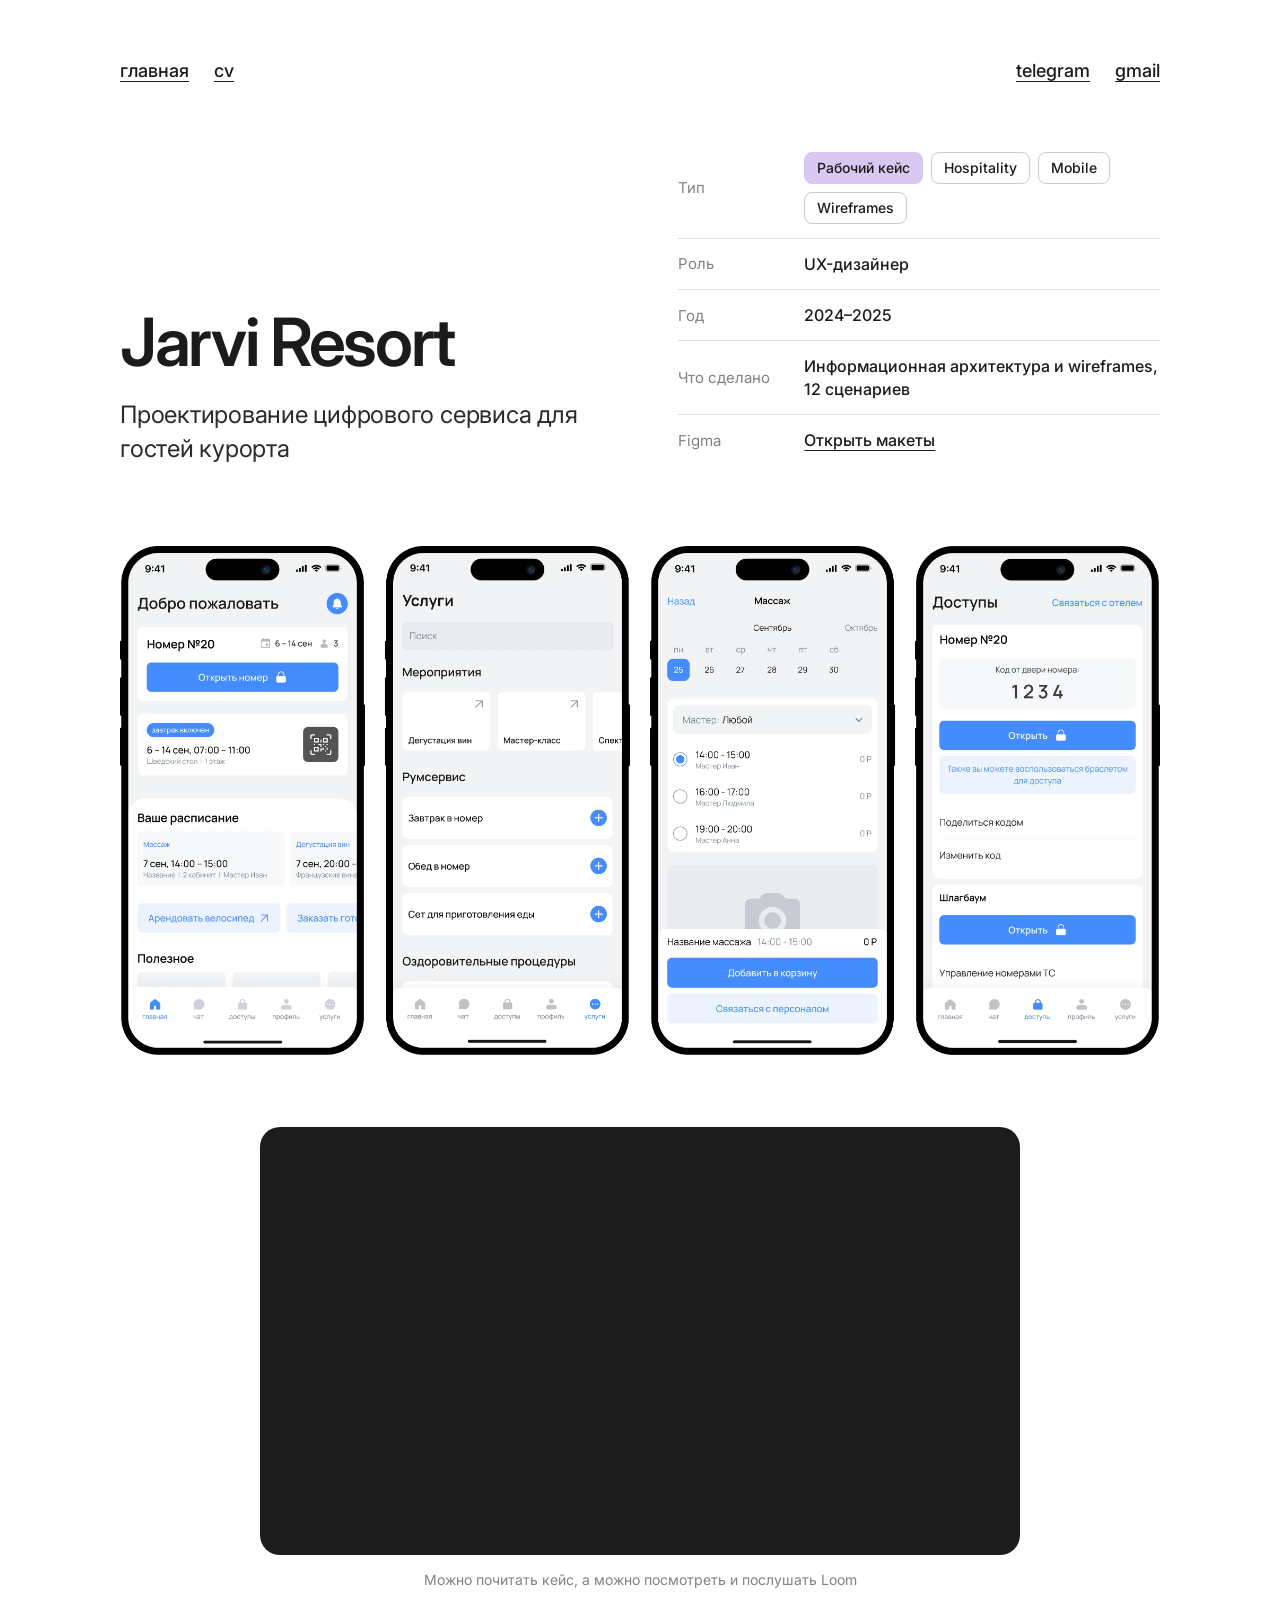
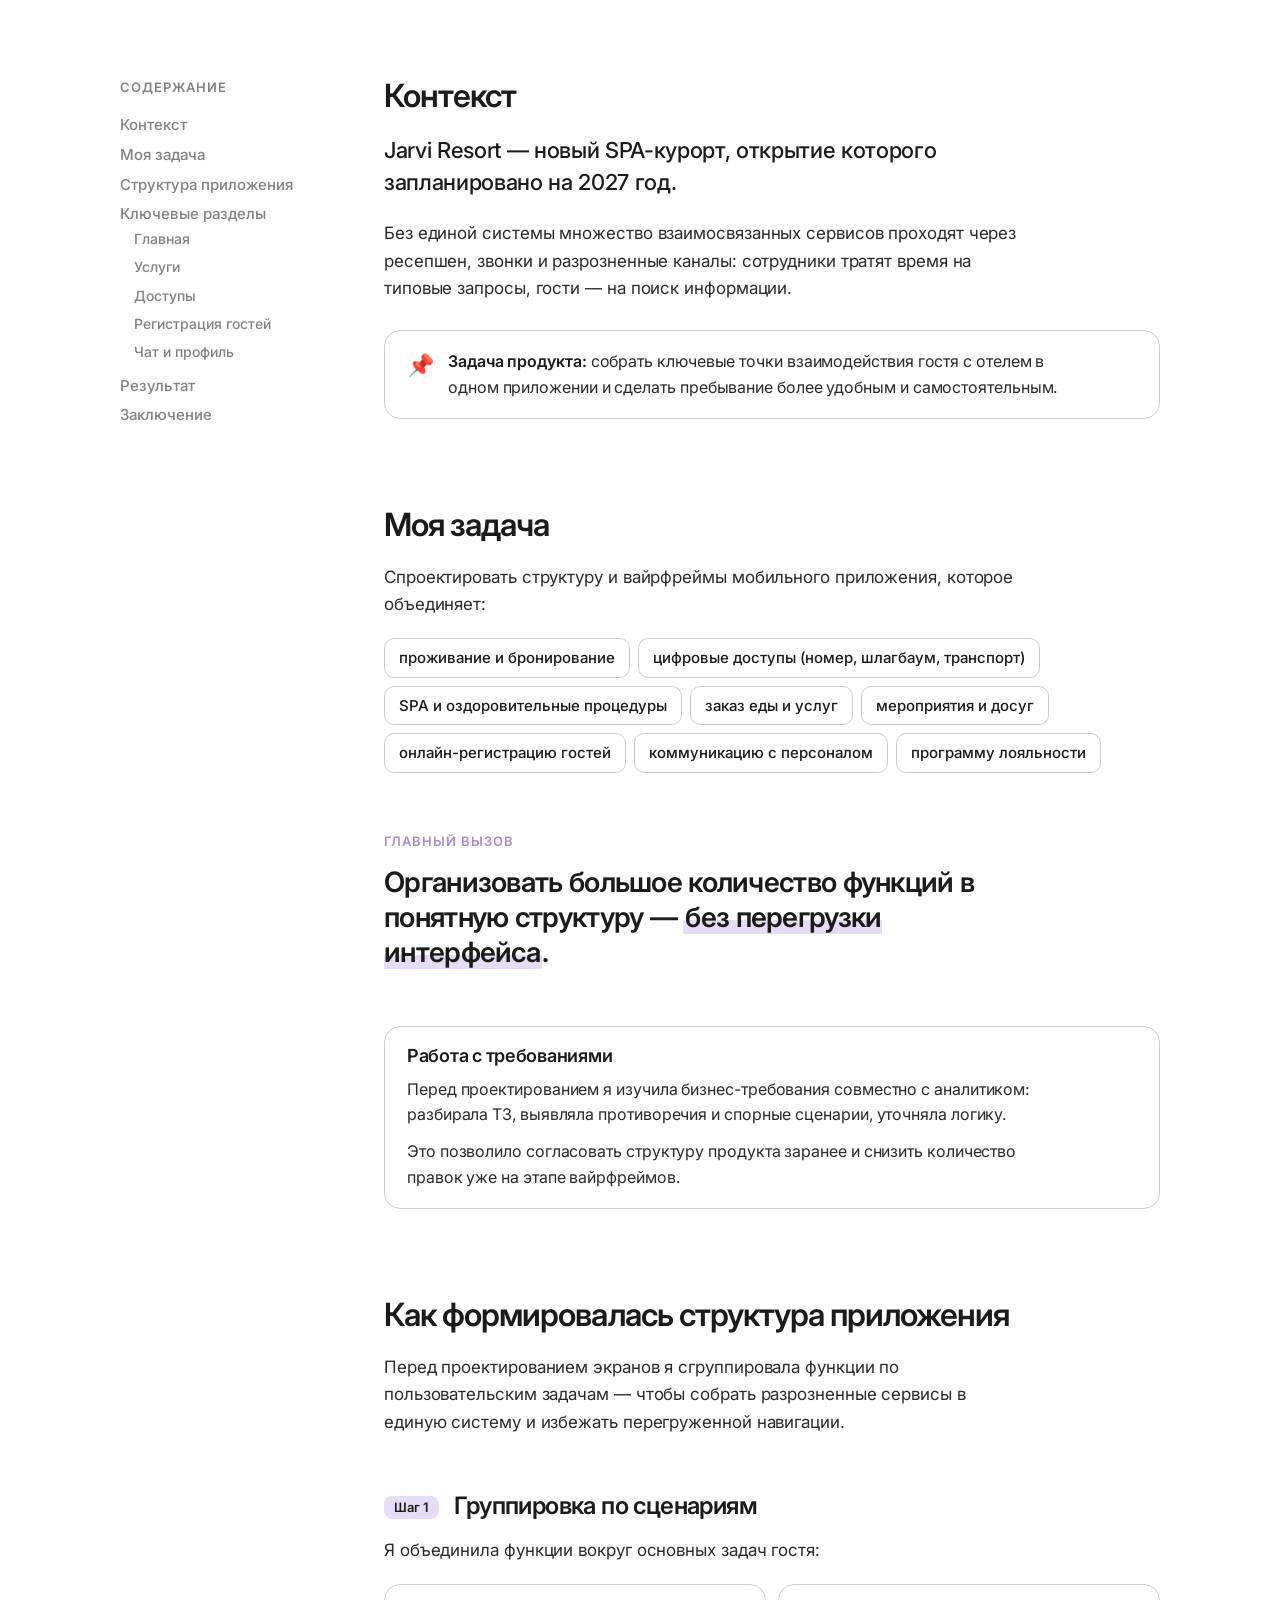
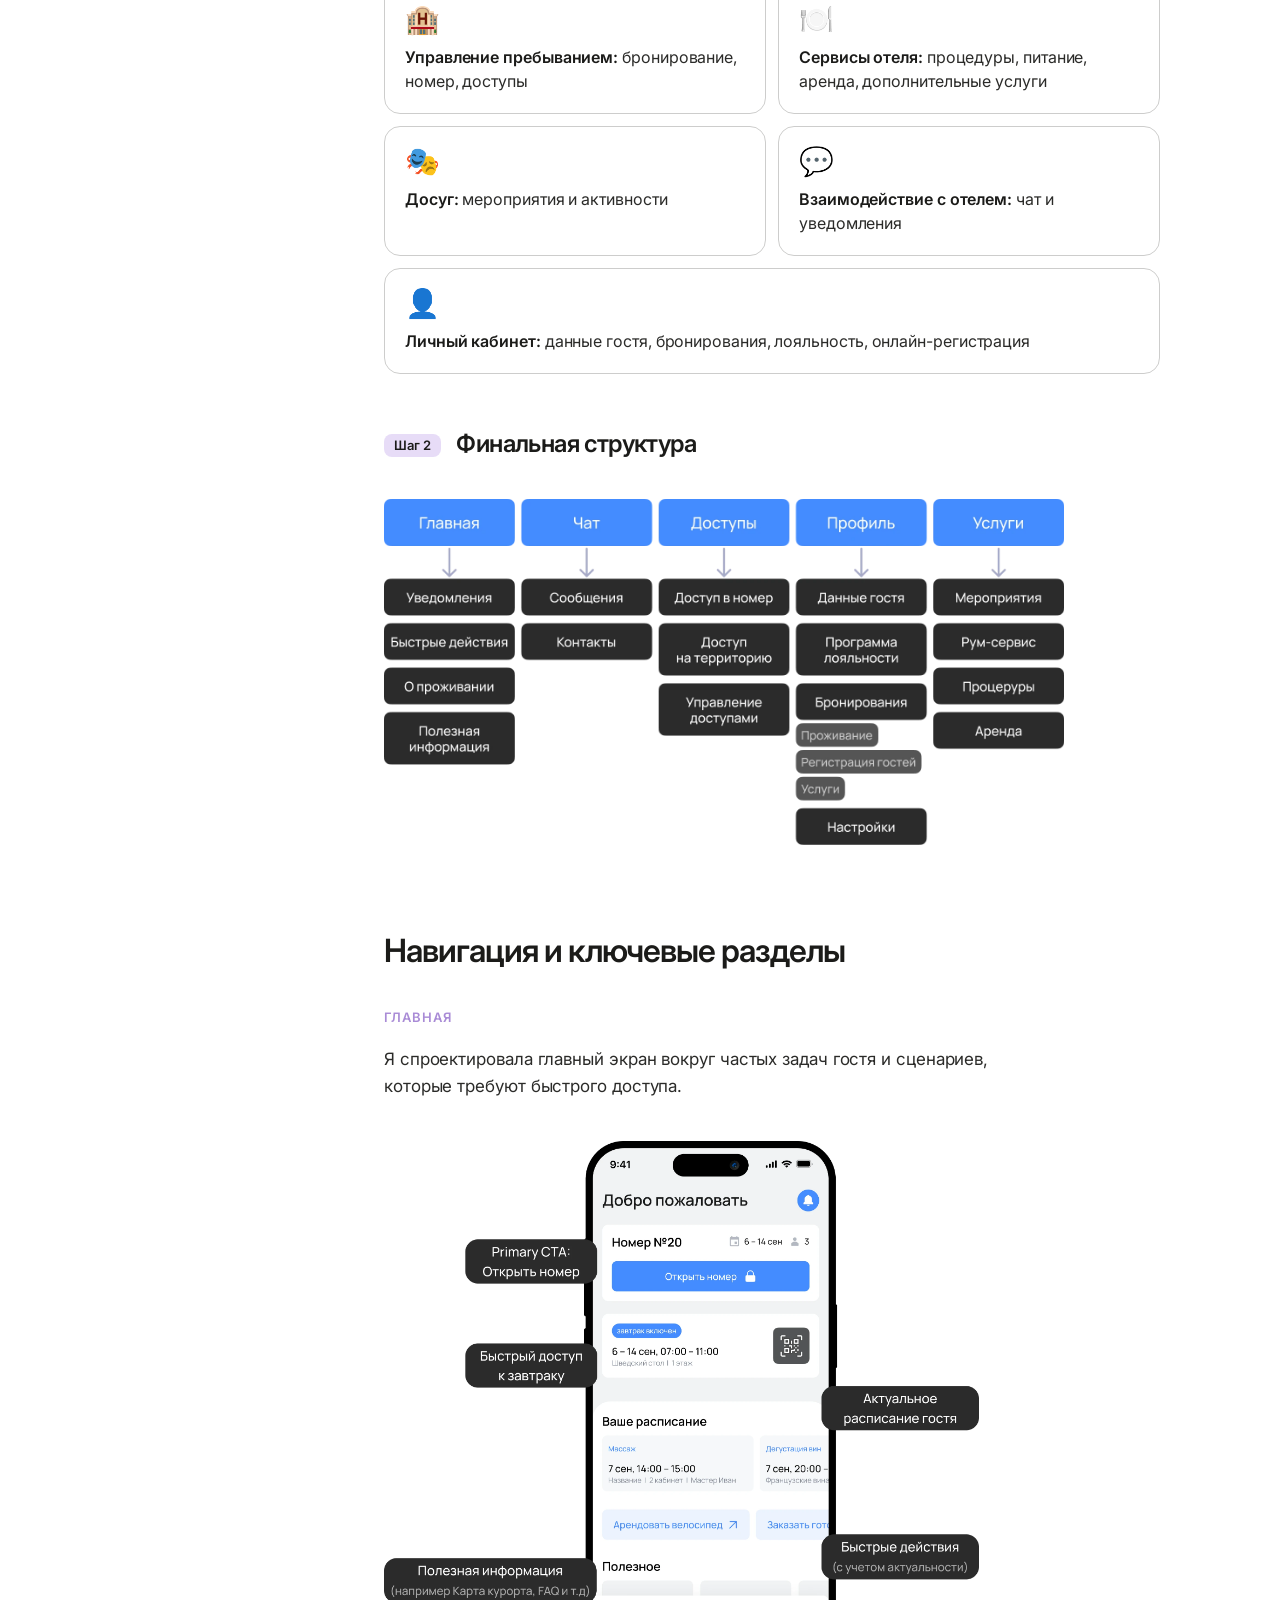
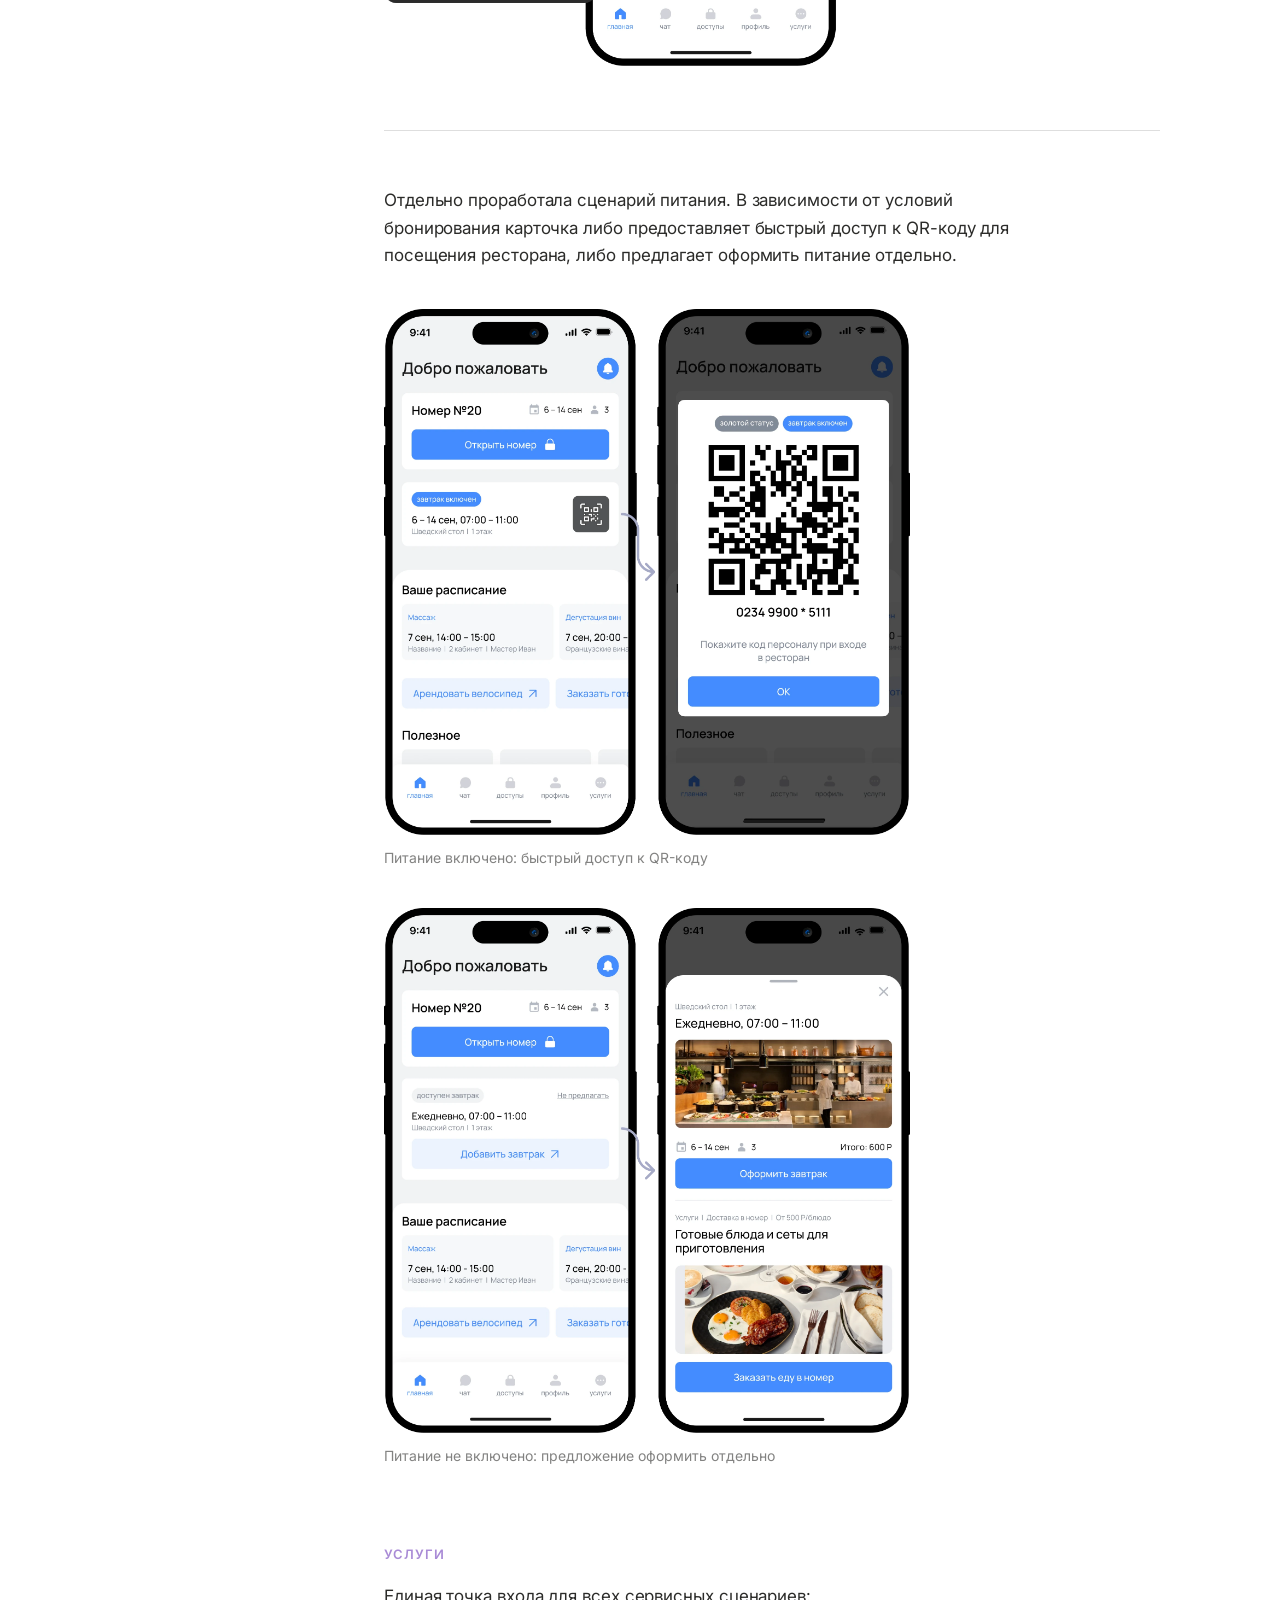
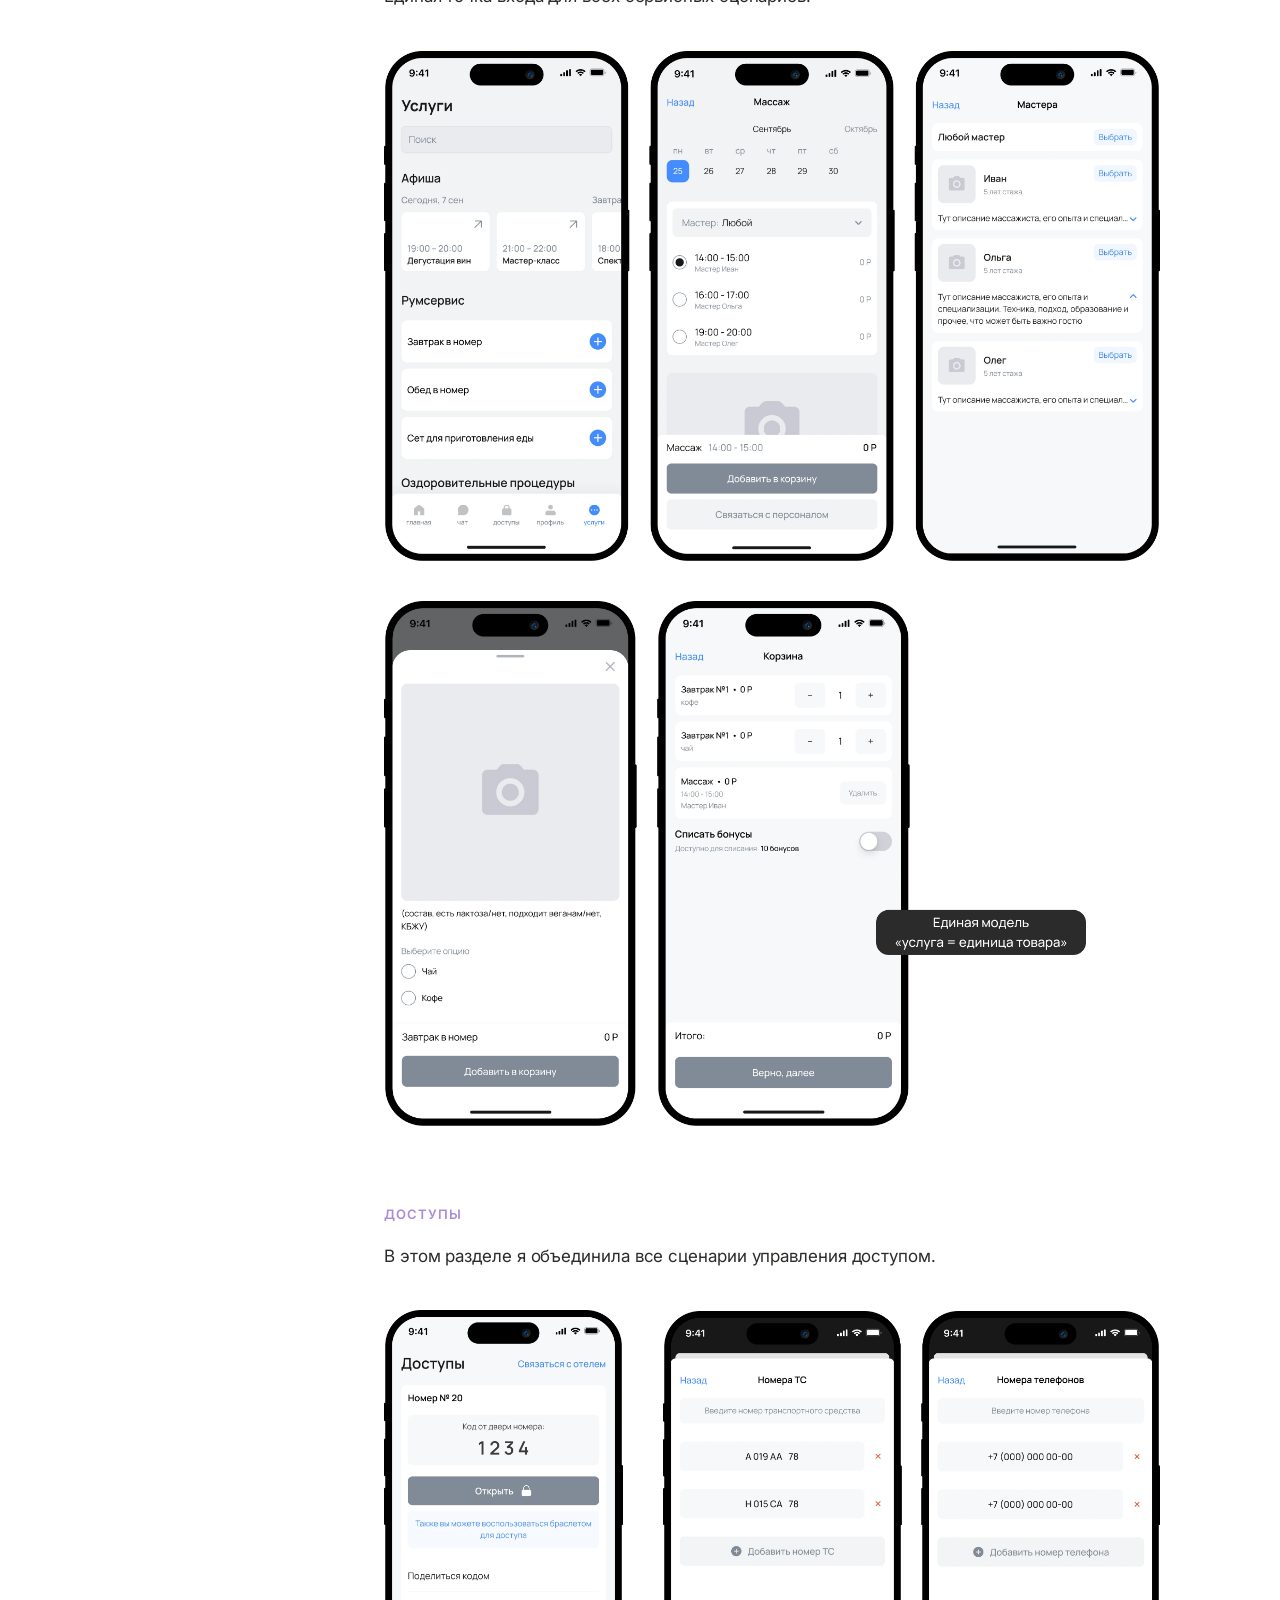
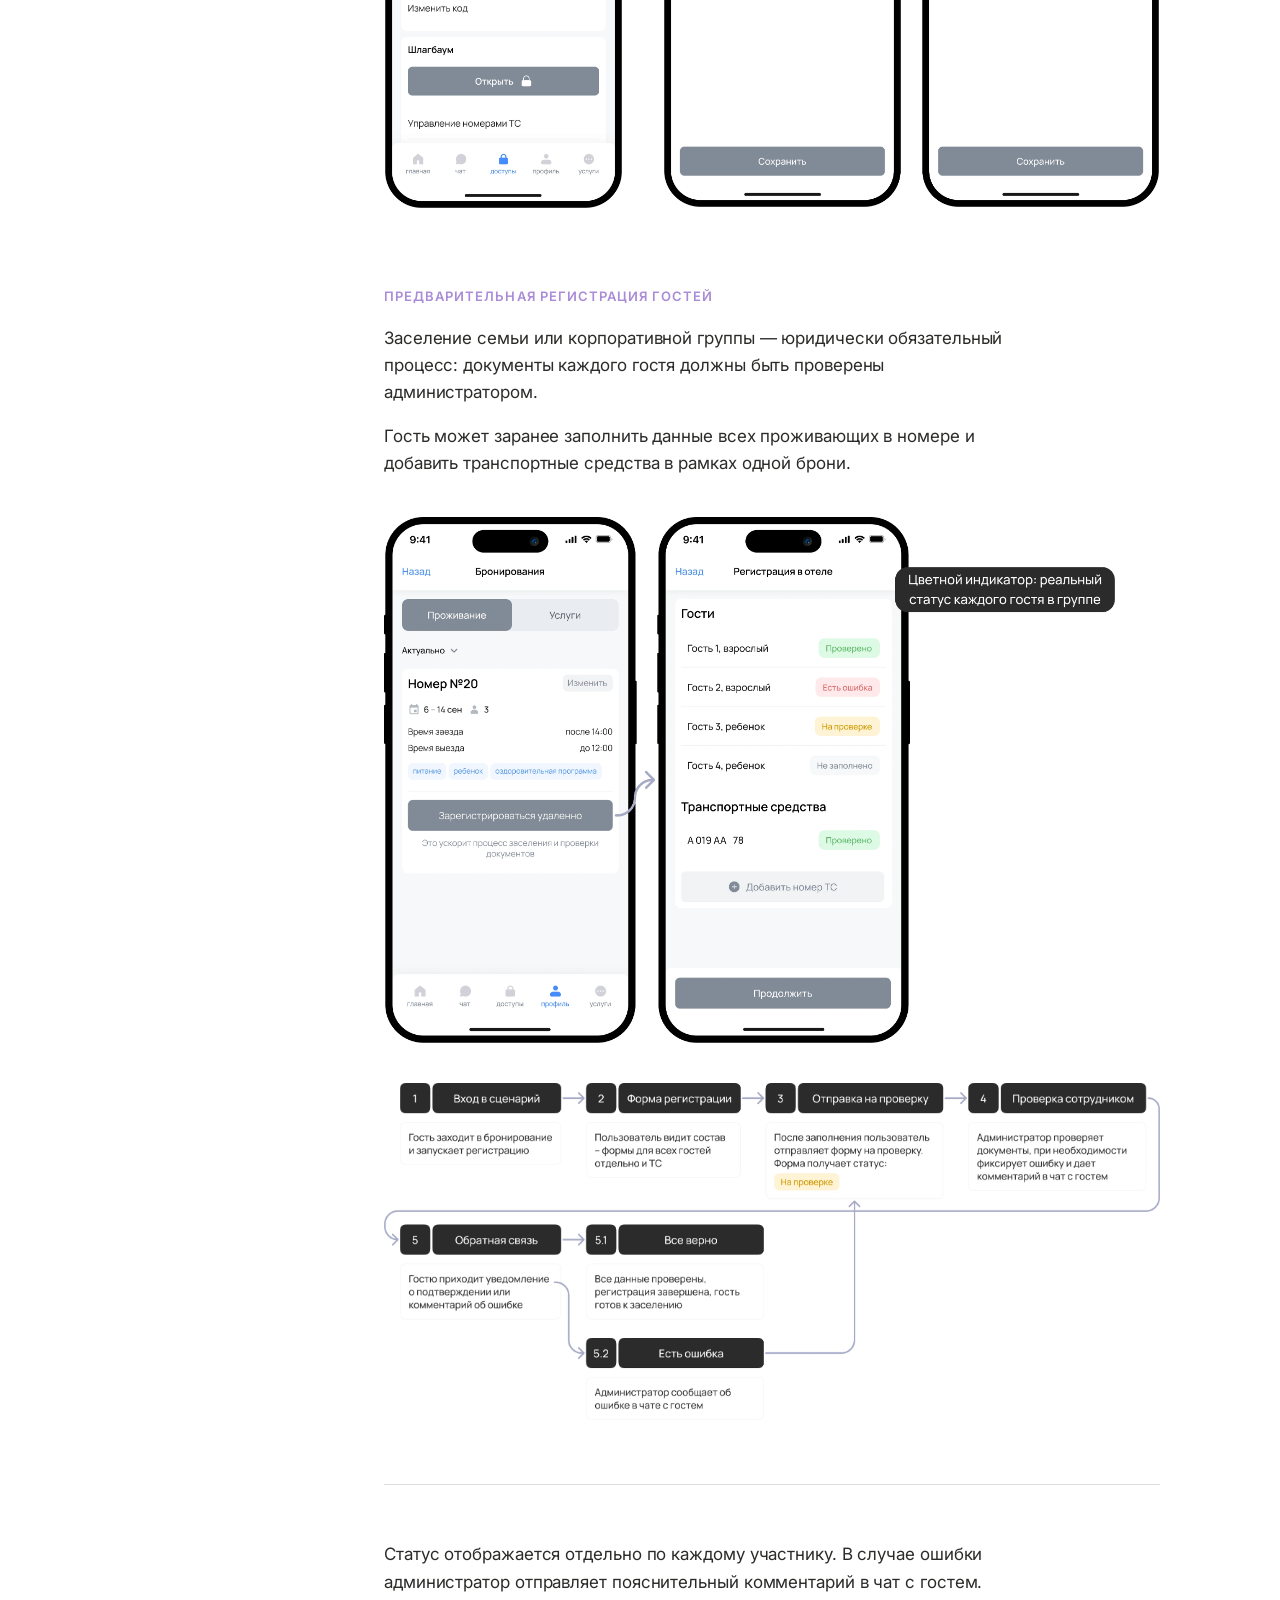
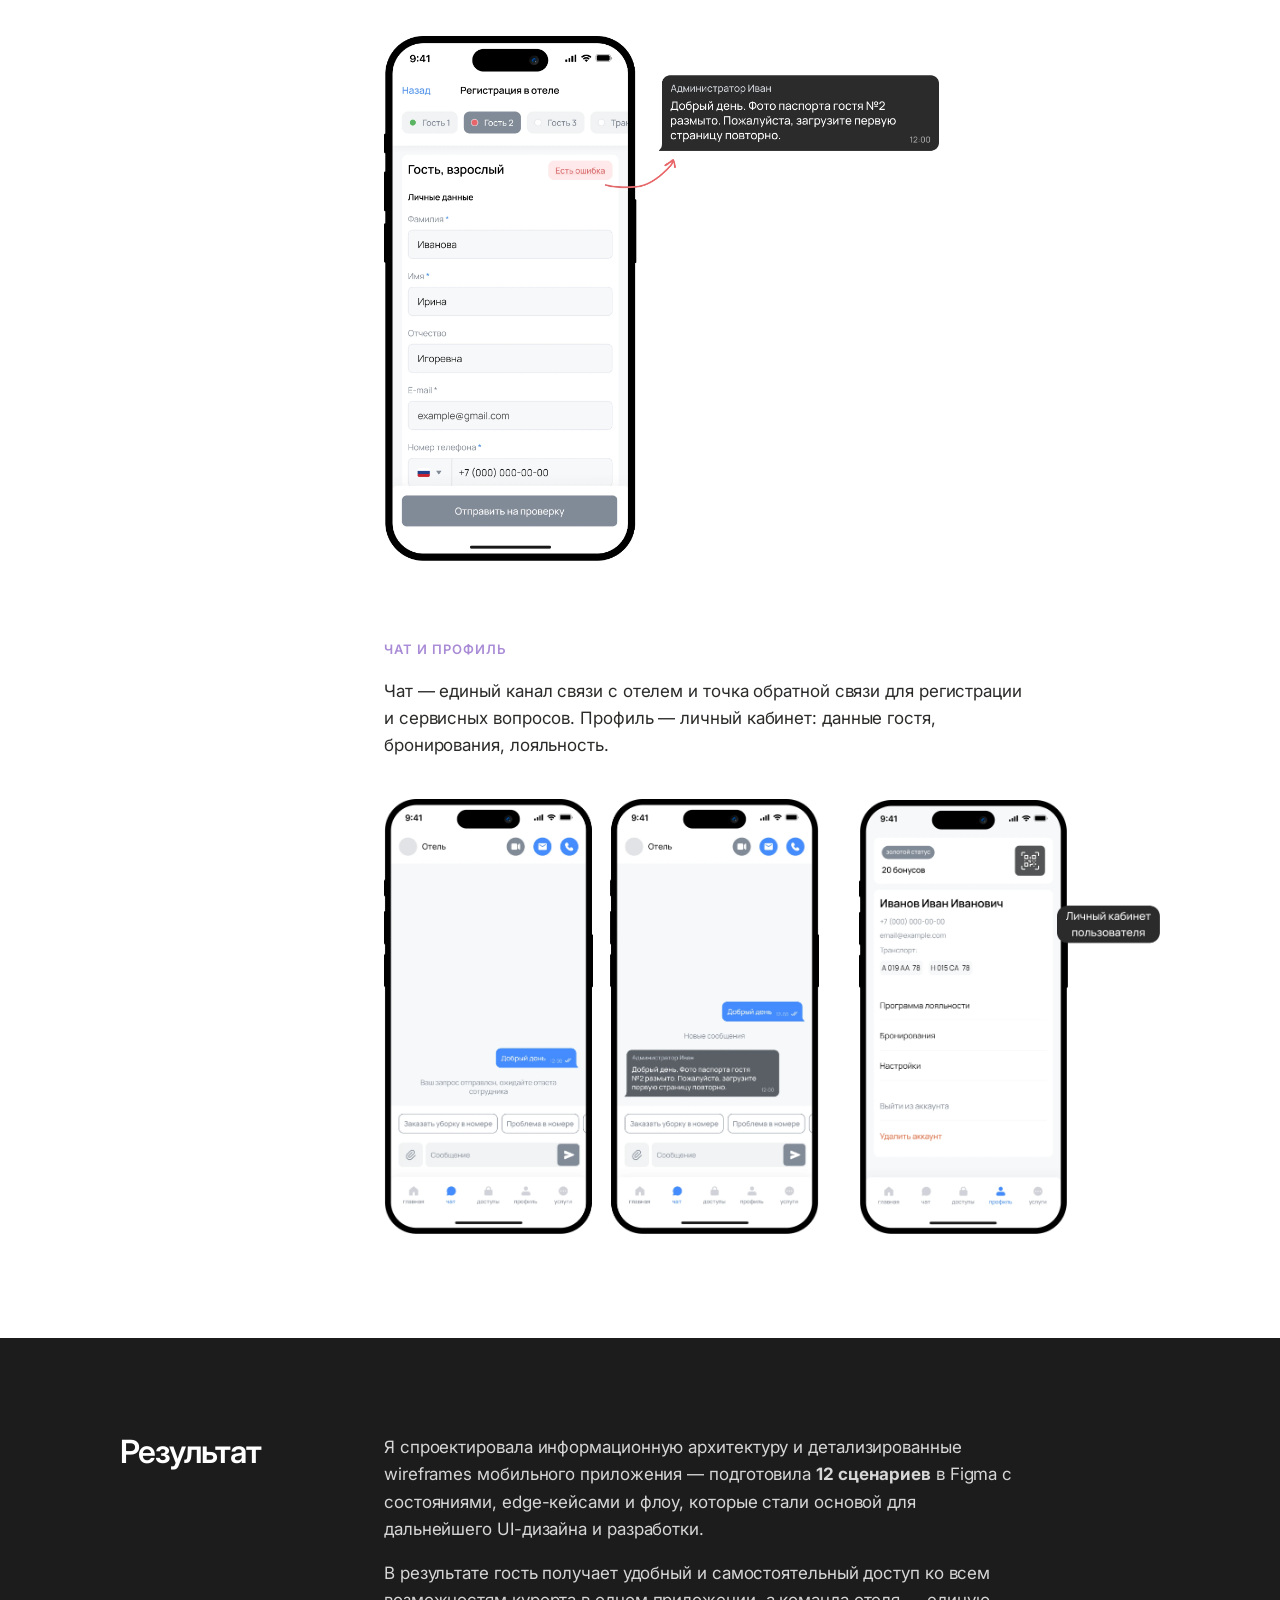
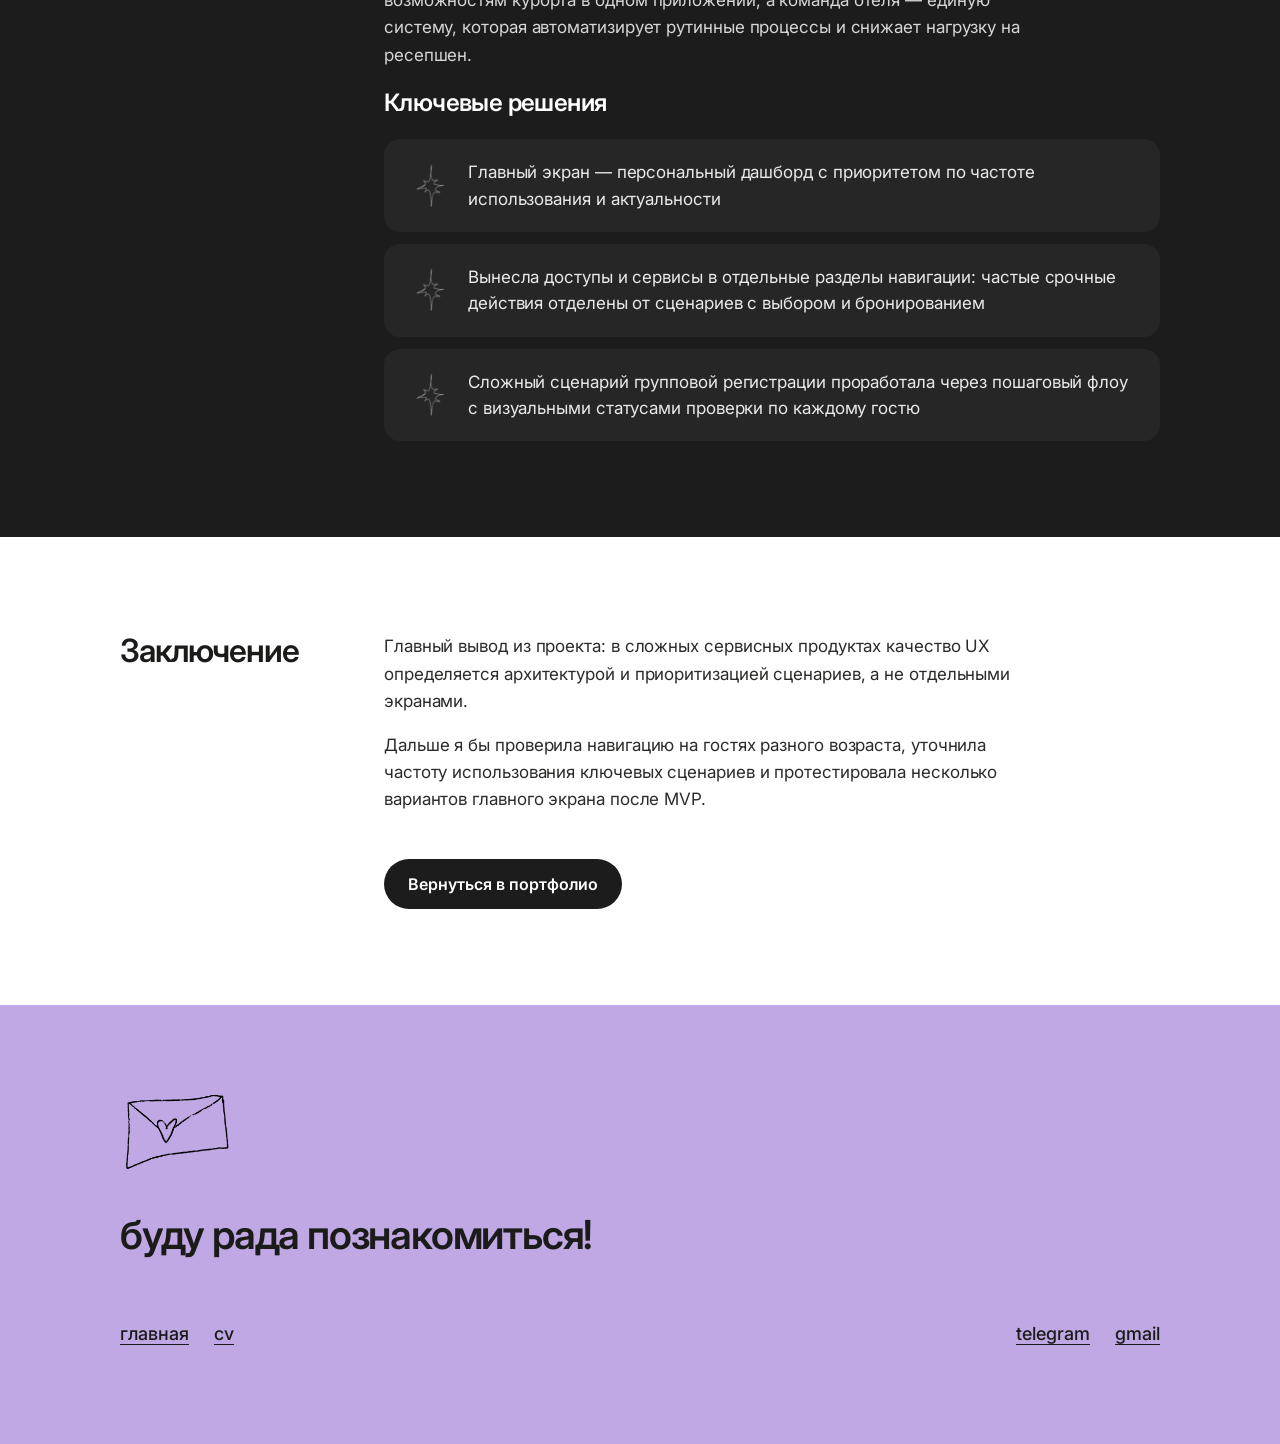
==== commit fb5c9963: "Update index.html" ====
--- a/cases/jarvi-resort/index.html
+++ b/cases/jarvi-resort/index.html
@@ -28,7 +28,7 @@
       <header class="site-header">
         <nav class="nav nav-left" aria-label="Основная навигация">
           <a href="../../">главная</a>
-          <a href="../../cv.pdf" target="_blank" rel="noopener noreferrer">cv.pdf</a>
+          <a href="../../cv.pdf" target="_blank" rel="noopener noreferrer">cv</a>
         </nav>
 
         <nav class="nav nav-right" aria-label="Контакты">
@@ -77,7 +77,7 @@
                     href="https://www.figma.com/design/XDDf9Z9hEiDsWCoKqALPy1/Jarvi-Resort"
                     target="_blank"
                     rel="noopener noreferrer"
-                    >Открыть файл</a
+                    >Открыть макеты</a
                   >
                 </dd>
               </div>
--- a/cases/case-study.css
+++ b/cases/case-study.css
@@ -8,7 +8,8 @@
   --line: rgba(27, 27, 25, 0.14);
   --line-strong: rgba(27, 27, 25, 0.22);
   --lavender-soft: #e7dcf7;
-  --marker: #d8c8f1; /* цвет маркера в содержании */
+  --marker: #d8c8f1; /* цвет маркера в содержании и бледного тега */
+  --lavender-text: #a98bd6; /* сиреневый для подписей-капшенов */
 
   --rail: 200px; /* ширина колонки с содержанием */
   --rail-gap: 64px;
@@ -120,8 +121,8 @@
 }
 
 .case-tags li:first-child {
-  background: var(--lavender);
-  border-color: var(--lavender);
+  background: var(--marker);
+  border-color: var(--marker);
 }
 
 .case-figure--hero {
@@ -279,17 +280,15 @@
   margin-top: 56px;
 }
 
-/* заголовки ключевых разделов — плашки */
+/* заголовки ключевых разделов — сиреневый капшен */
 .case-content .case-section--sub > h3 {
-  display: inline-flex;
-  align-items: center;
   margin: 0 0 20px;
-  padding: 8px 18px;
-  border-radius: 999px;
-  background: var(--lavender);
-  font-size: 1.125rem;
-  line-height: 1.2;
-  letter-spacing: -0.01em;
+  font-size: 0.8125rem;
+  line-height: 1.3;
+  font-weight: 600;
+  letter-spacing: 0.08em;
+  text-transform: uppercase;
+  color: var(--lavender-text);
 }
 
 .case-content p,
@@ -396,23 +395,14 @@
 }
 
 .challenge-label {
-  display: inline-flex;
-  align-items: center;
-  gap: 8px;
+  display: inline-block;
   font-size: 0.8125rem;
   font-weight: 600;
   letter-spacing: 0.08em;
   text-transform: uppercase;
-  color: var(--muted-soft);
-}
-
-.challenge-label::before {
-  content: "";
-  width: 8px;
-  height: 8px;
-  border-radius: 50%;
-  background: var(--lavender);
-}
+  color: var(--lavender-text);
+}
+
 
 .case-content .challenge p {
   max-width: 600px;
@@ -571,7 +561,7 @@
 .decision-icon {
   width: 44px;
   height: 44px;
-  background: var(--lavender);
+  background: var(--white);
   -webkit-mask: url("../images/sparkle.svg") center / contain no-repeat;
   mask: url("../images/sparkle.svg") center / contain no-repeat;
 }
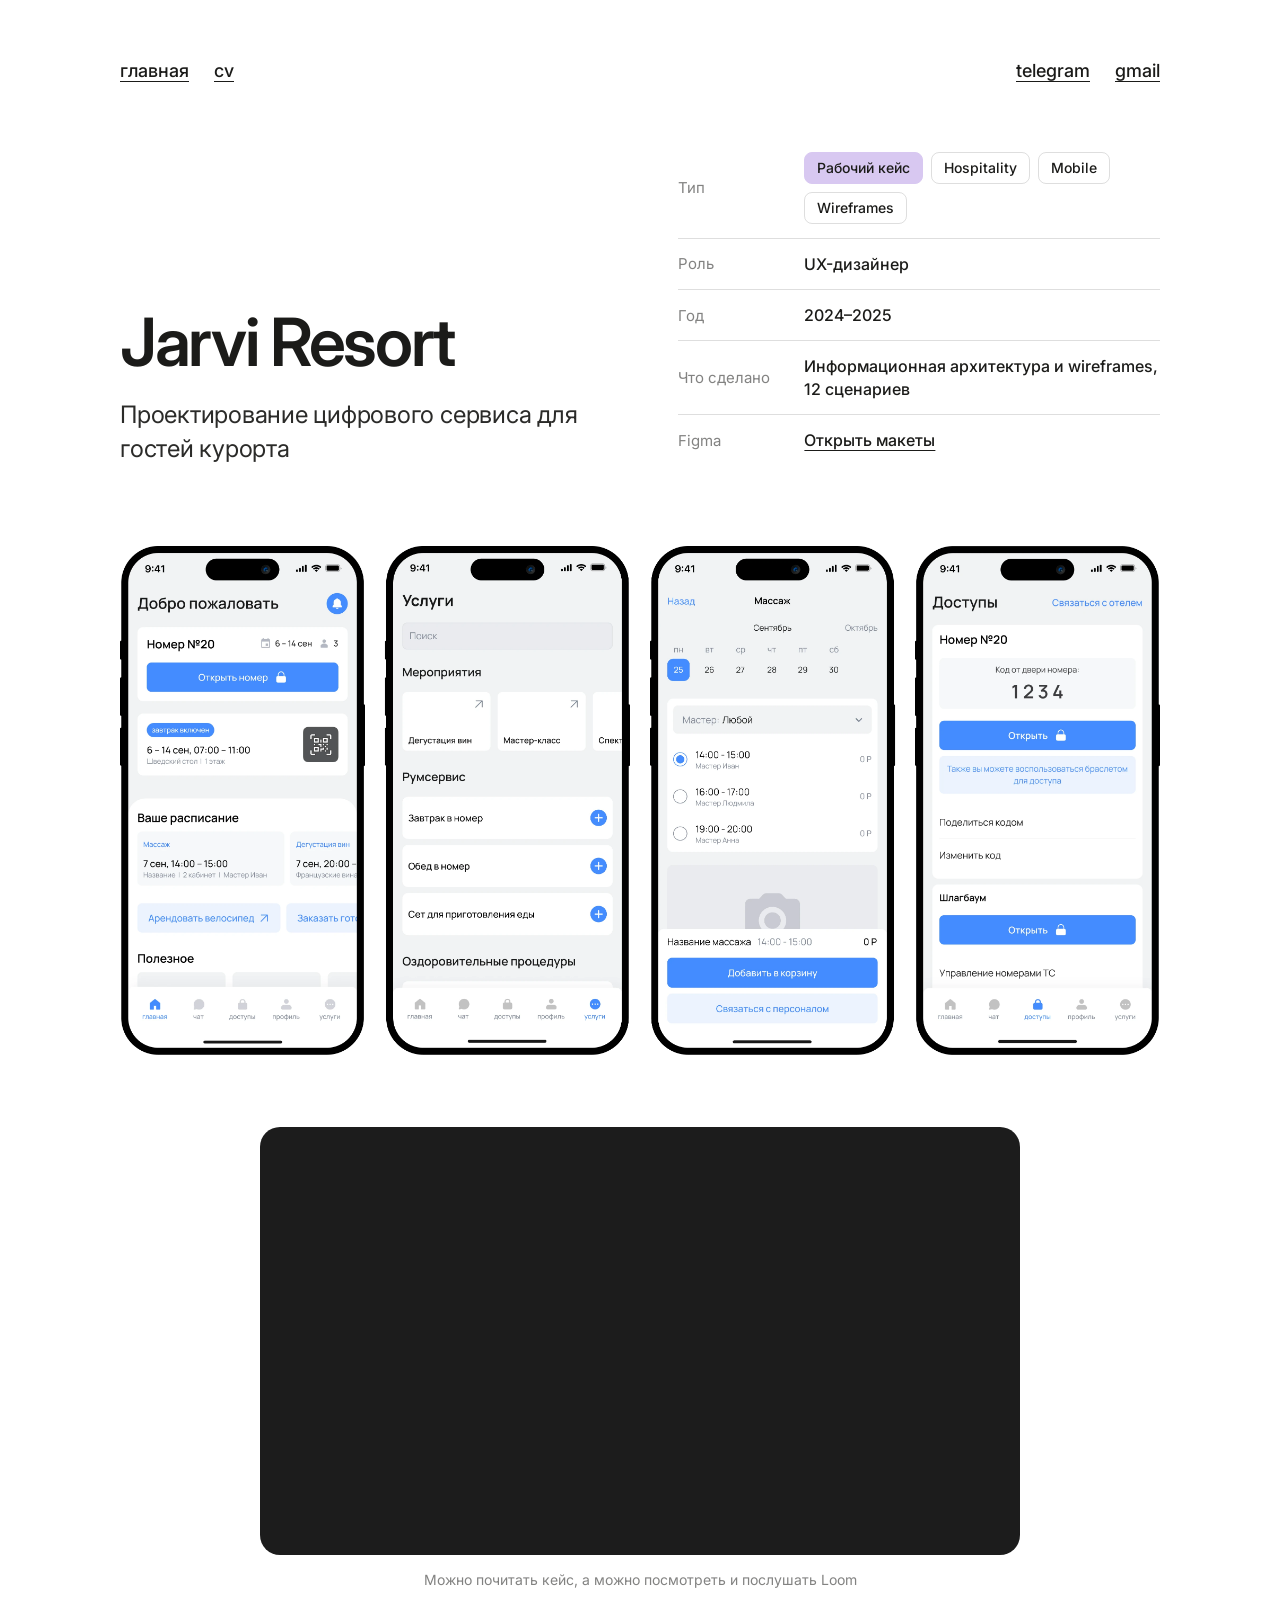
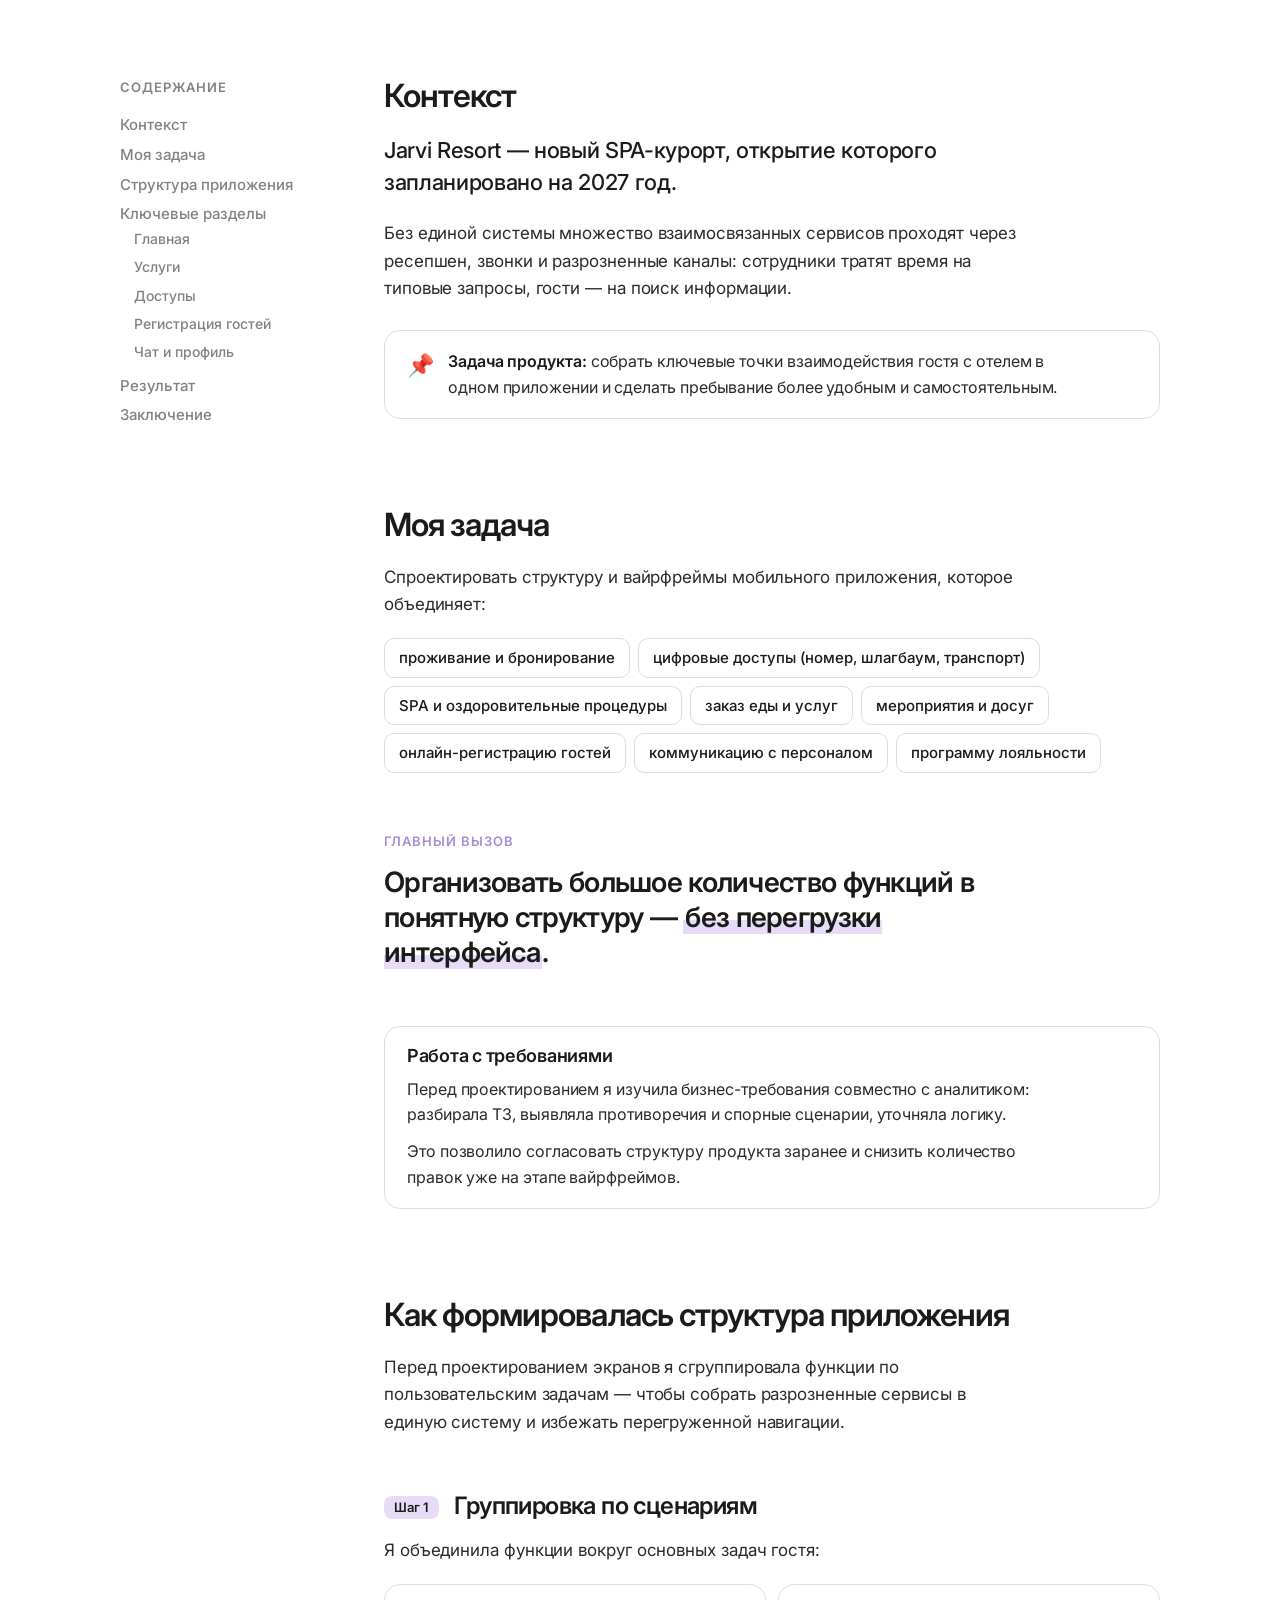
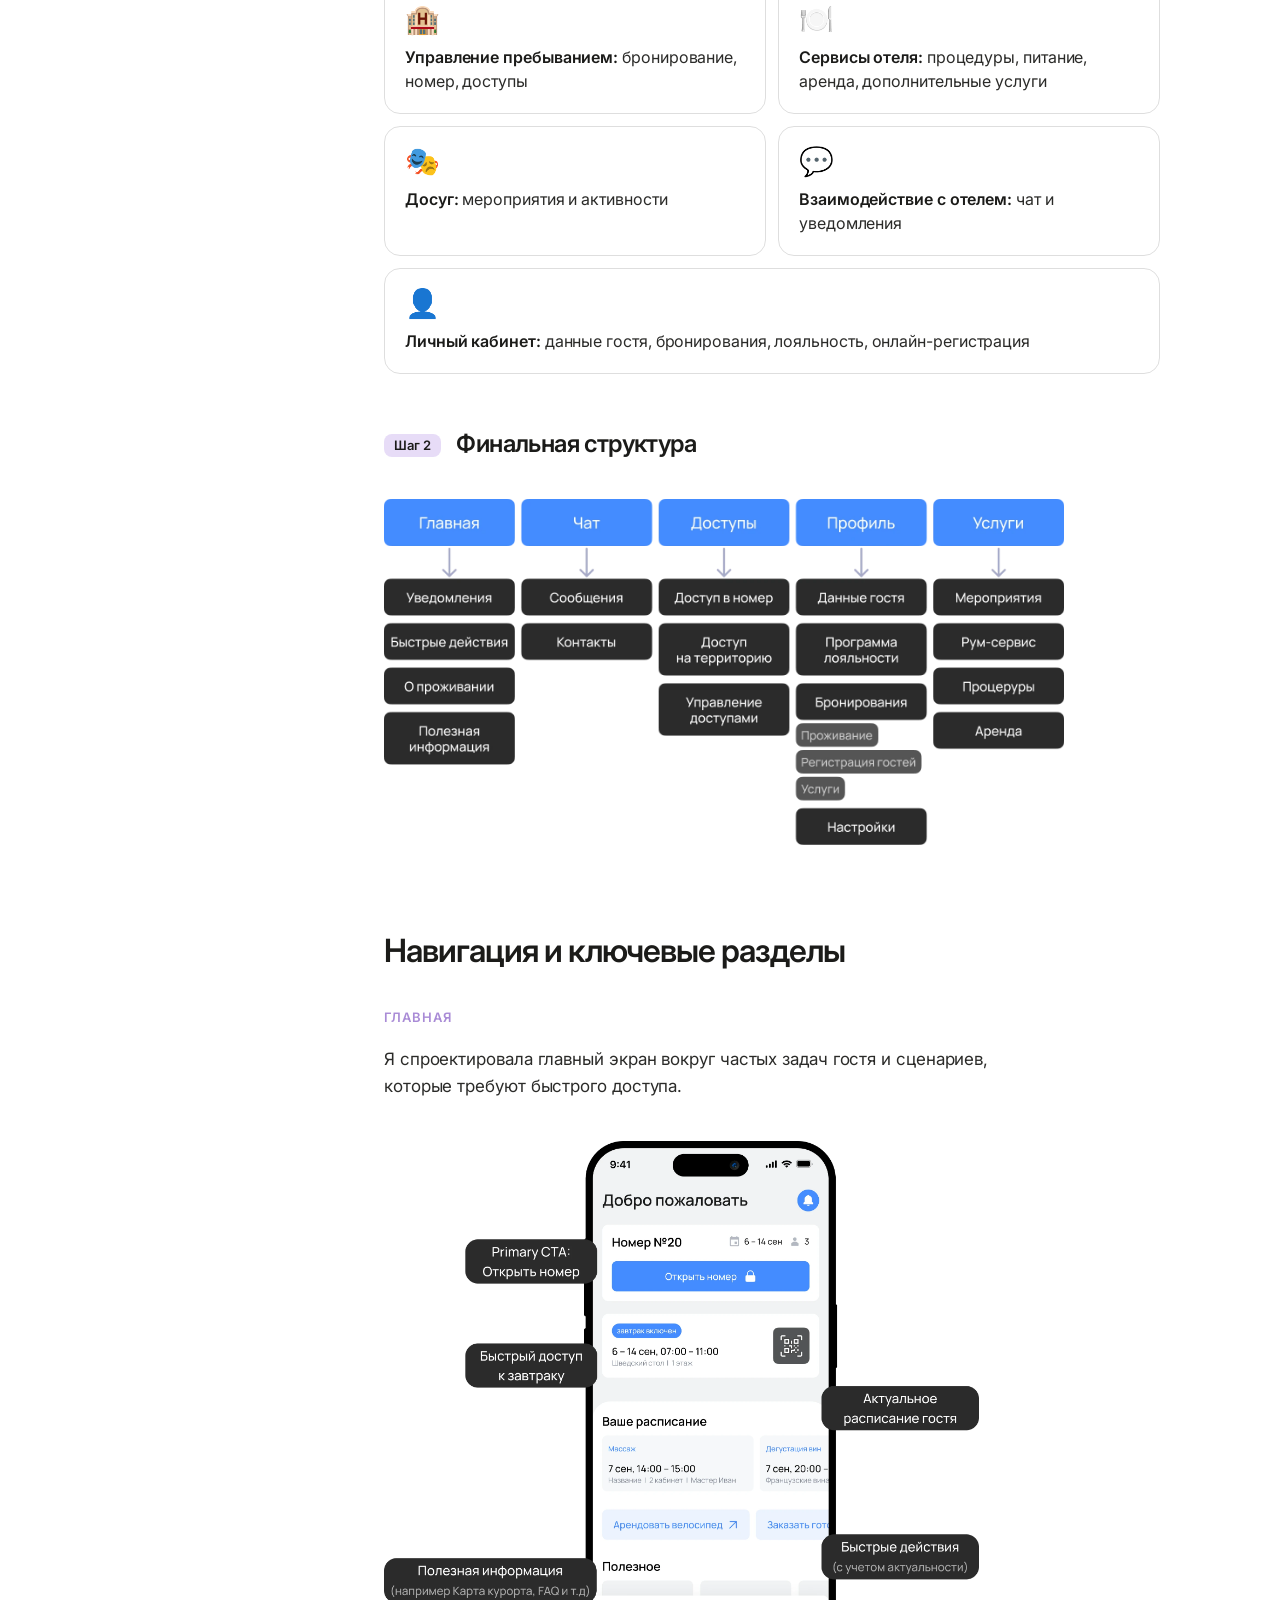
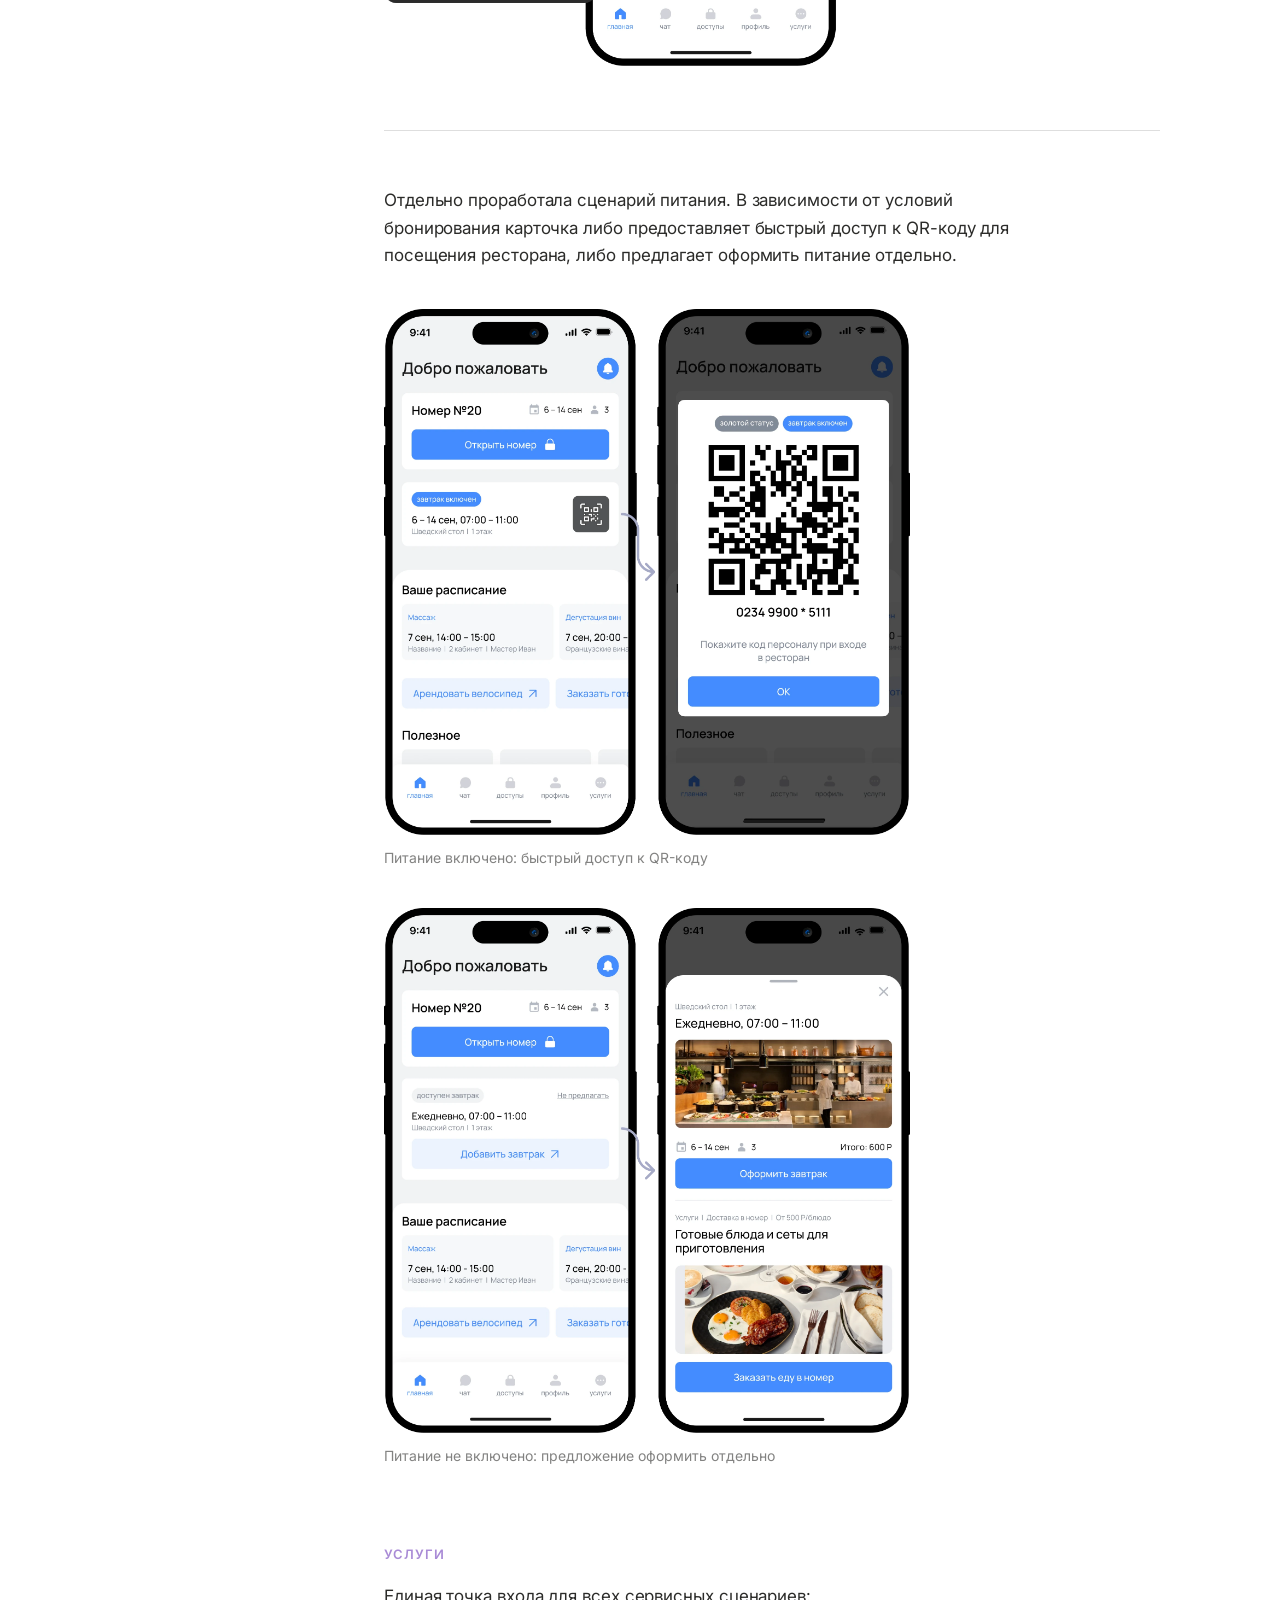
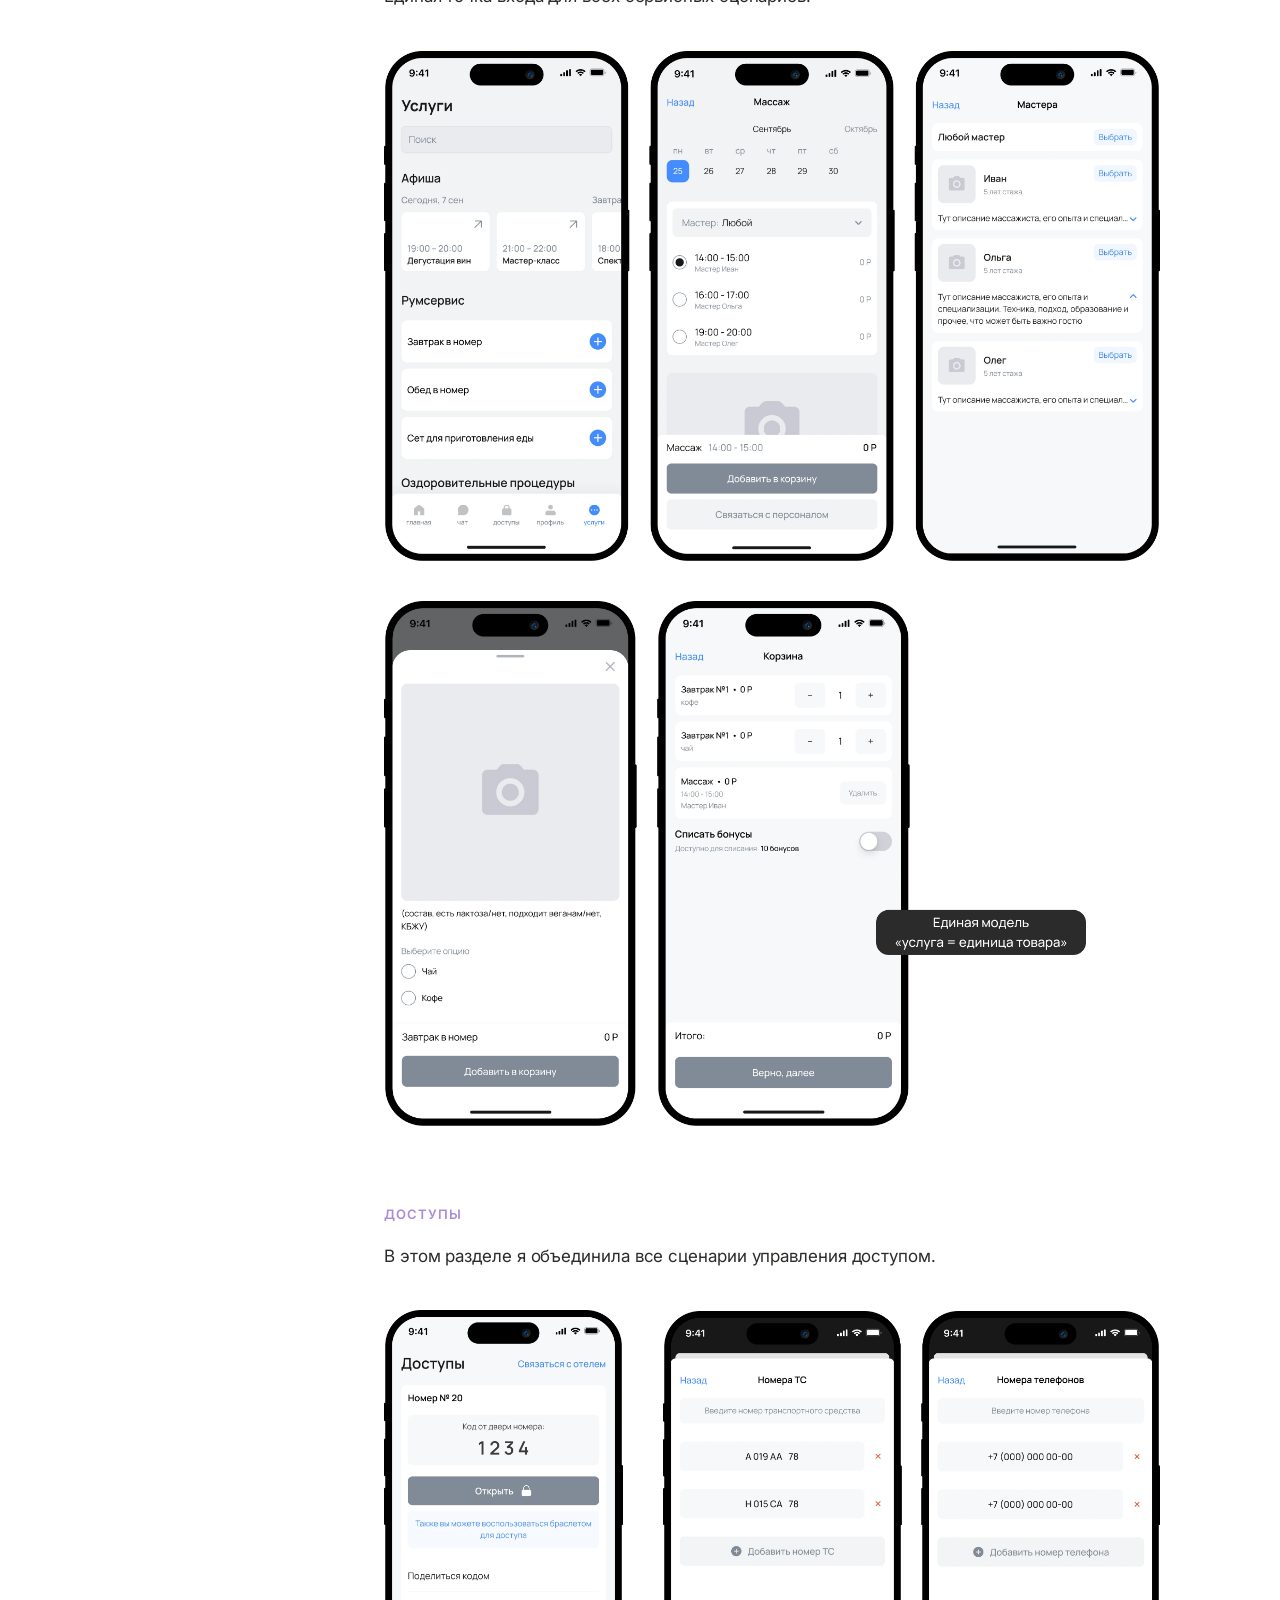
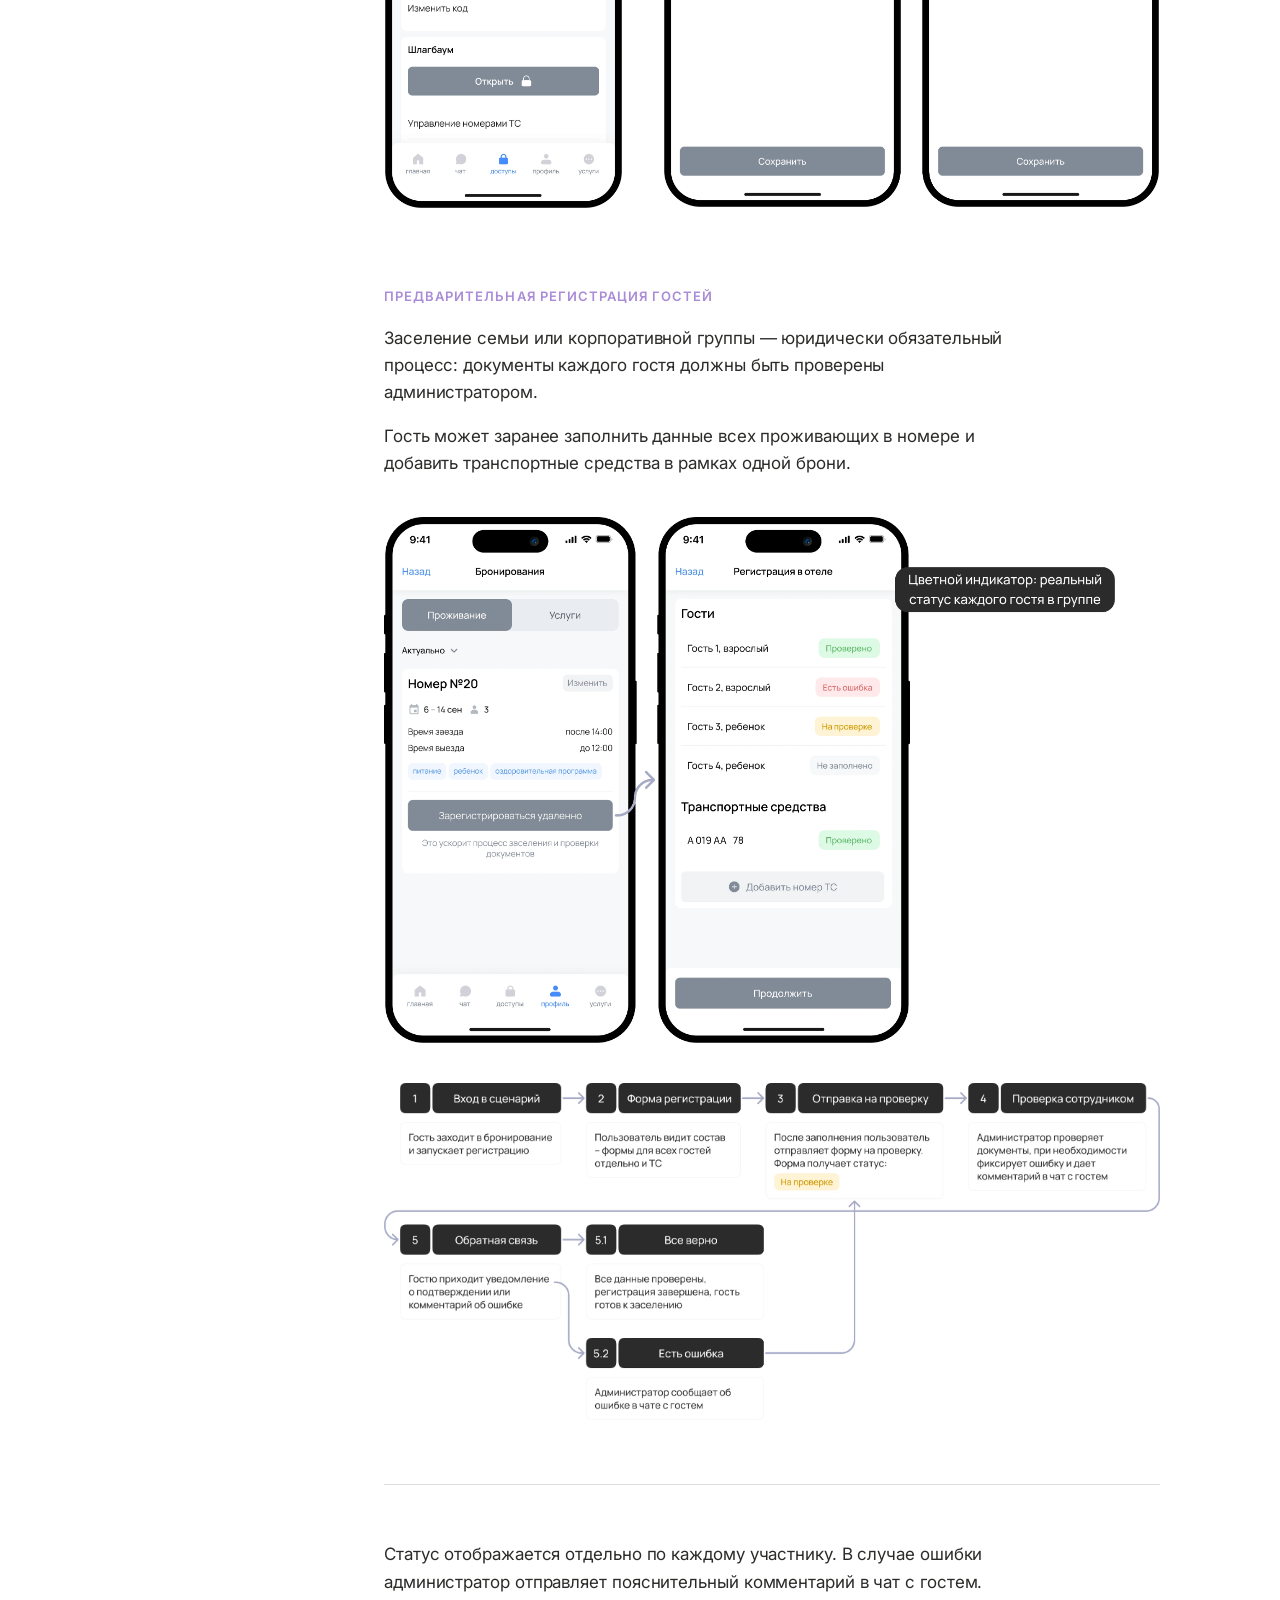
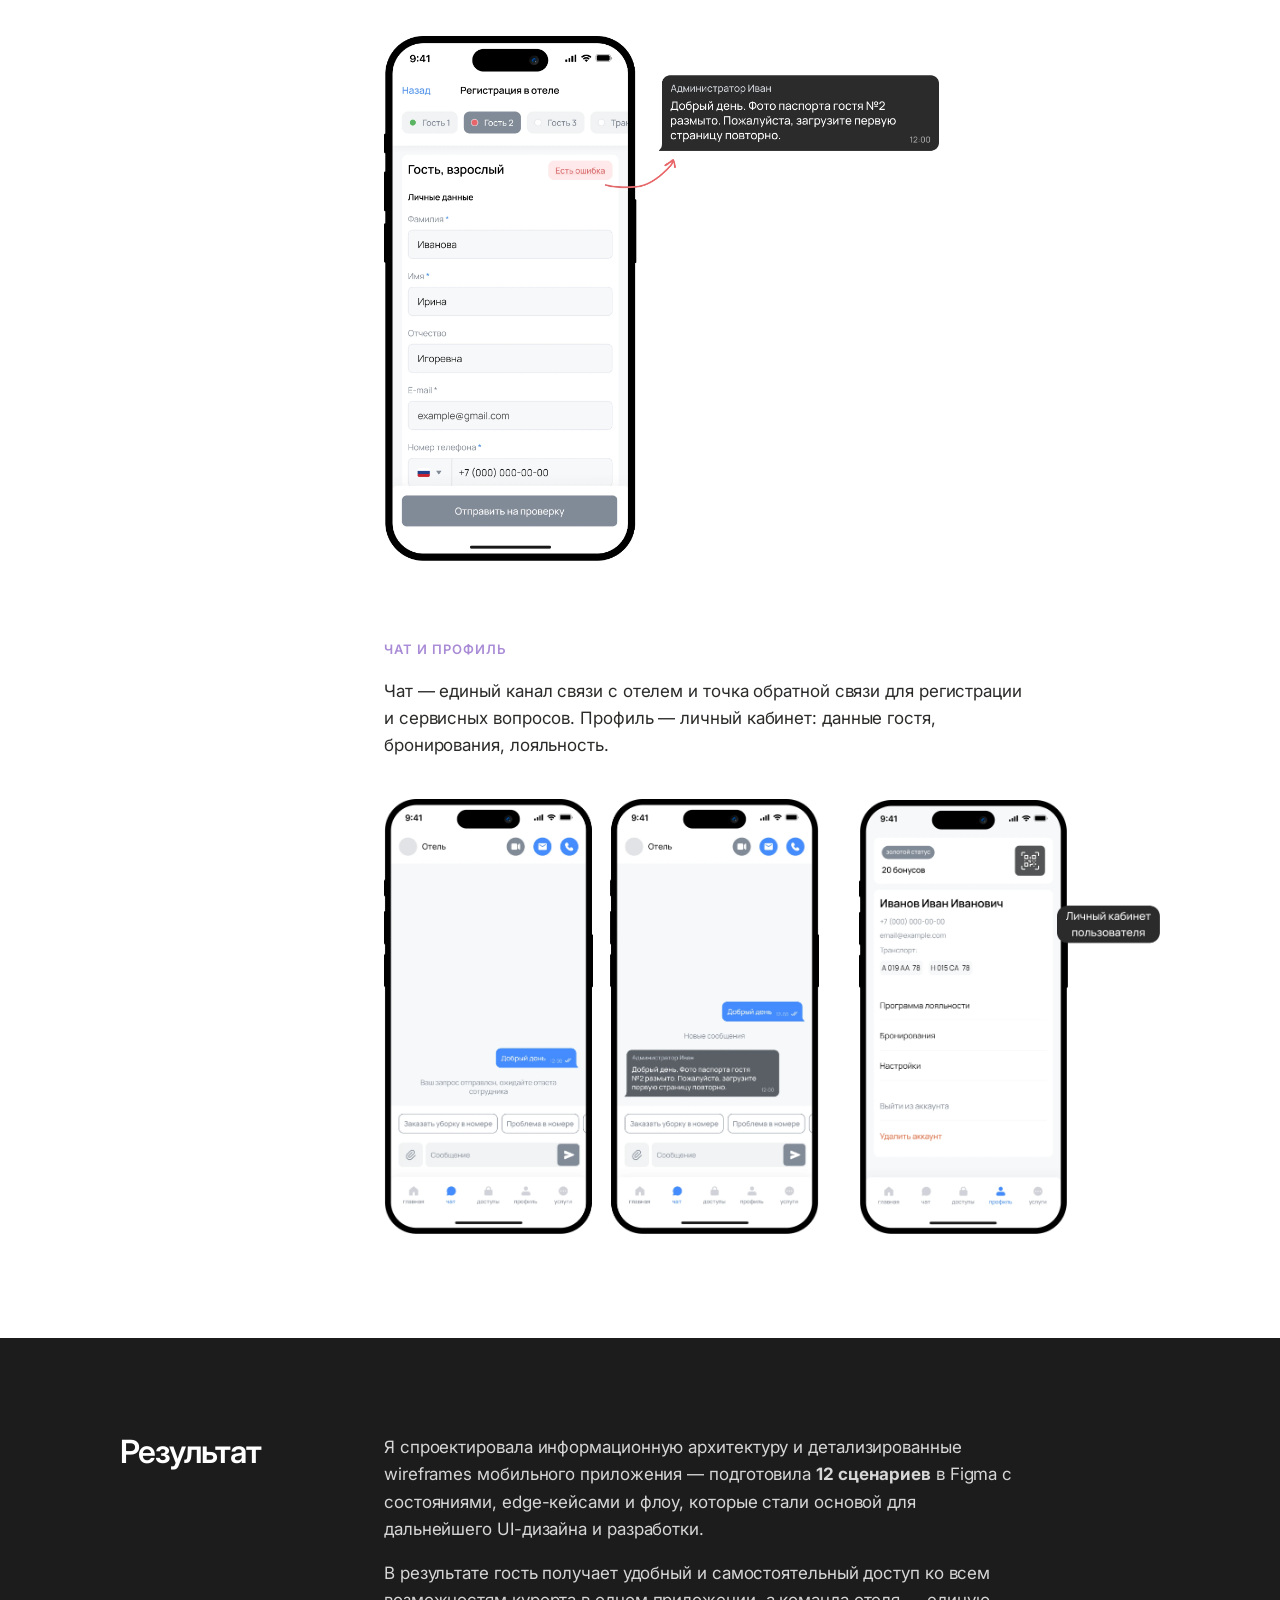
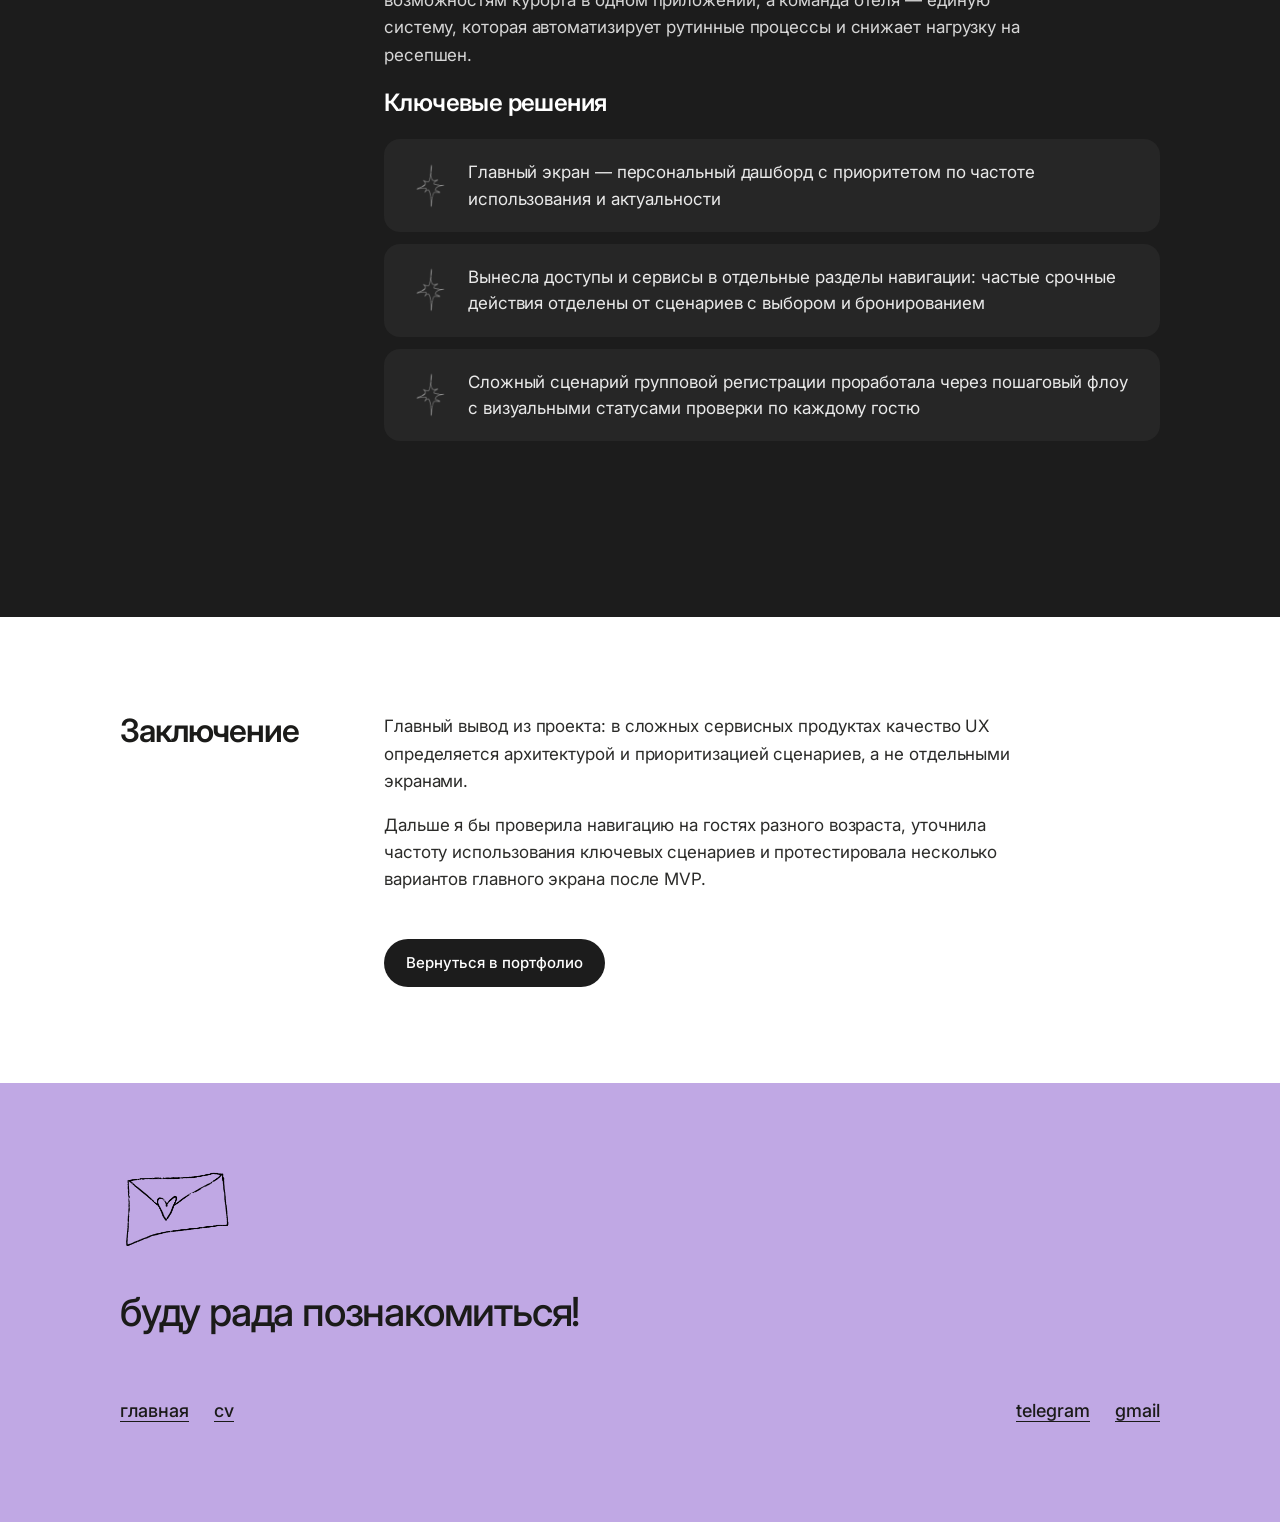
==== commit d3c6fca4: "Update index.html" ====
--- a/cases/jarvi-resort/index.html
+++ b/cases/jarvi-resort/index.html
@@ -22,6 +22,7 @@
     />
     <link rel="stylesheet" href="../../style.css" />
     <link rel="stylesheet" href="../case-study.css" />
+    <link rel="icon" type="image/svg" href="../../images/favicon.svg" />
   </head>
   <body class="case-page">
     <div class="page-shell" id="top">
@@ -427,6 +428,7 @@
                 рутинные процессы и снижает нагрузку на ресепшен.
               </p>
 
+              <section class="case-section case-section--sub" id="decisions">
               <h3>Ключевые решения</h3>
               <ol class="decisions">
                 <li>
--- a/style.css
+++ b/style.css
@@ -127,7 +127,7 @@
   font-size: var(--fs-display);
   line-height: 1.2;
   letter-spacing: -0.03em;
-  font-weight: 600;
+  font-weight: 500;
   color: var(--text);
 }
 
@@ -206,7 +206,7 @@
   font-size: 1.5rem;
   line-height: 1.2;
   letter-spacing: -0.02em;
-  font-weight: 600;
+  font-weight: 500;
 }
 
 .project-header {
@@ -298,7 +298,7 @@
   font-size: var(--fs-display);
   line-height: 1.2;
   letter-spacing: -0.03em;
-  font-weight: 600;
+  font-weight: 500;
 }
 
 .footer-row {
--- a/cases/case-study.css
+++ b/cases/case-study.css
@@ -6,7 +6,7 @@
   --body: #2b2b29; /* основной текст, темнее прежнего серого */
   --muted-soft: rgba(27, 27, 25, 0.55);
   --line: rgba(27, 27, 25, 0.14);
-  --line-strong: rgba(27, 27, 25, 0.22);
+  --line-strong: rgba(27, 27, 25, 0.14); /* обводки блоков — в цвет разделителей */
   --lavender-soft: #e7dcf7;
   --marker: #d8c8f1; /* цвет маркера в содержании и бледного тега */
   --lavender-text: #a98bd6; /* сиреневый для подписей-капшенов */
@@ -581,17 +581,19 @@
   display: inline-flex;
   align-items: center;
   margin-top: 28px;
-  padding: 14px 24px;
+  min-height: 48px;
+  padding: 0 22px;
   border-radius: 999px;
   background: var(--dark);
   color: var(--white);
-  font-size: 1rem;
-  font-weight: 600;
+  font-size: 0.9375rem;
+  line-height: 1;
+  font-weight: 500;
   transition: background 180ms ease, color 180ms ease;
 }
 
 .case-back:hover {
-  background: var(--lavender);
+  background: var(--marker);
   color: var(--text);
 }
 
@@ -824,3 +826,533 @@
     padding: 64px 12px 12px;
   }
 }
+
+/* ==========================================================
+   Компоненты для исследовательских кейсов (Soft и др.)
+   ========================================================== */
+
+/* отступ после картинки перед текстом */
+.case-content .after-figure {
+  margin-top: 48px;
+}
+
+.case-figure--top {
+  margin-top: 0;
+}
+
+.case-figure--wide img {
+  width: 100%;
+}
+
+.case-figure--small img {
+  width: 360px;
+  max-width: 100%;
+}
+
+/* карточки в ряд: конкуренты, причины, инсайты */
+.card-row {
+  display: grid;
+  grid-template-columns: repeat(2, minmax(0, 1fr));
+  gap: 12px;
+  margin-top: 20px;
+}
+
+.card-row--3 {
+  grid-template-columns: repeat(3, minmax(0, 1fr));
+}
+
+.info-card {
+  padding: 20px;
+  border: 1px solid var(--line-strong);
+  border-radius: 16px;
+}
+
+.info-icon {
+  display: block;
+  margin-bottom: 12px;
+  font-size: 1.75rem;
+  line-height: 1;
+}
+
+.case-content .info-card h4 {
+  margin: 0 0 8px;
+  font-size: 1.0625rem;
+  line-height: 1.3;
+  letter-spacing: -0.01em;
+  font-weight: 600;
+}
+
+.case-content .info-card p {
+  max-width: none;
+  margin: 0;
+  font-size: 1rem;
+  line-height: 1.55;
+}
+
+.case-content .callout--after {
+  margin-top: 24px;
+}
+
+/* таблицы */
+.table-wrap {
+  margin-top: 24px;
+  overflow-x: auto;
+}
+
+.data-table {
+  width: 100%;
+  min-width: 640px;
+  border-collapse: collapse;
+  font-size: 0.9375rem;
+  line-height: 1.45;
+  color: var(--body);
+}
+
+.data-table th,
+.data-table td {
+  padding: 12px 14px;
+  text-align: left;
+  vertical-align: top;
+  border-bottom: 1px solid var(--line);
+}
+
+.data-table thead th {
+  border-bottom: 1px solid var(--line-strong);
+  font-weight: 600;
+  color: var(--text);
+}
+
+.data-table tbody th {
+  font-weight: 600;
+  color: var(--text);
+}
+
+.data-table strong {
+  font-weight: 600;
+  color: var(--text);
+}
+
+.data-table .is-soft {
+  background: rgba(216, 200, 241, 0.3);
+}
+
+.data-table thead .is-soft {
+  background: var(--marker);
+}
+
+/* раскрывающийся блок */
+.toggle {
+  margin-top: 20px;
+  border: 1px solid var(--line-strong);
+  border-radius: 14px;
+}
+
+.toggle summary {
+  display: flex;
+  align-items: center;
+  justify-content: space-between;
+  gap: 16px;
+  padding: 14px 20px;
+  font-weight: 500;
+  cursor: pointer;
+  list-style: none;
+}
+
+.toggle summary::-webkit-details-marker {
+  display: none;
+}
+
+.toggle summary::after {
+  content: "";
+  flex-shrink: 0;
+  width: 8px;
+  height: 8px;
+  margin-top: -4px;
+  border-right: 1.6px solid var(--muted-soft);
+  border-bottom: 1.6px solid var(--muted-soft);
+  transform: rotate(45deg);
+  transition: transform 200ms ease;
+}
+
+.toggle[open] summary::after {
+  margin-top: 4px;
+  transform: rotate(-135deg);
+}
+
+.toggle + .toggle {
+  margin-top: 12px;
+}
+
+.toggle-body {
+  padding: 4px 20px 22px;
+}
+
+.toggle-body > p:first-child {
+  margin-top: 0;
+}
+
+.card-row--plain .info-card,
+.toggle .info-card {
+  padding: 0;
+  border: 0;
+}
+
+.toggle .card-row {
+  gap: 28px;
+}
+
+.toggle summary:focus-visible {
+  outline: 3px solid rgba(27, 27, 25, 0.55);
+  outline-offset: 3px;
+  border-radius: 14px;
+}
+
+.toggle .table-wrap {
+  margin: 0;
+  padding: 0 8px 12px;
+}
+
+/* интервью — раскрывающиеся карточки */
+.persona summary {
+  justify-content: flex-start;
+  gap: 14px;
+}
+
+.persona summary::after {
+  margin-left: auto;
+}
+
+.persona-avatar {
+  font-size: 1.75rem;
+  line-height: 1;
+}
+
+.persona-name {
+  font-size: 1.0625rem;
+  line-height: 1.3;
+  letter-spacing: -0.01em;
+  font-weight: 600;
+}
+
+.persona .toggle-body {
+  padding-left: 62px;
+}
+
+.case-content .persona p {
+  max-width: none;
+  margin: 0;
+  font-size: 1rem;
+  line-height: 1.6;
+}
+
+.persona blockquote {
+  margin: 14px 0 0;
+  padding: 0;
+  font-size: 1.0625rem;
+  line-height: 1.55;
+  font-style: italic;
+  color: var(--text);
+}
+
+.persona blockquote + blockquote {
+  margin-top: 10px;
+}
+
+/* JTBD: короткие абзацы с ненавязчивыми акцентами */
+.case-content .jtbd {
+  max-width: 640px;
+  margin: 0 0 1.1em;
+}
+
+.jtbd-key {
+  font-weight: 600;
+  color: var(--text);
+}
+
+/* карточки с рядами: JTBD, инсайт → гипотеза → решение */
+.row-card {
+  display: grid;
+  gap: 12px;
+  margin-top: 12px;
+  padding: 20px 24px;
+  border: 1px solid var(--line-strong);
+  border-radius: 16px;
+}
+
+.row-item {
+  display: grid;
+  grid-template-columns: 104px minmax(0, 1fr);
+  gap: 16px;
+  align-items: start;
+}
+
+.row-label {
+  justify-self: start;
+  margin-top: 2px;
+  padding: 3px 10px;
+  border-radius: 8px;
+  background: var(--lavender-soft);
+  font-size: 0.8125rem;
+  font-weight: 600;
+  line-height: 1.4;
+  letter-spacing: 0;
+  color: var(--text);
+}
+
+.case-content .row-item p {
+  max-width: none;
+  margin: 0;
+  font-size: 1.0625rem;
+  line-height: 1.55;
+}
+
+.case-content .case-section--sub > .row-card:first-of-type {
+  margin-top: 0;
+}
+
+/* сценарии: цепочка шагов */
+.case-content .flow-label {
+  margin: 0 0 12px;
+  font-size: 1.0625rem;
+  line-height: 1.3;
+  font-weight: 600;
+  letter-spacing: -0.01em;
+  color: var(--text);
+}
+
+.flow {
+  display: flex;
+  flex-wrap: wrap;
+  align-items: center;
+  gap: 8px;
+  margin: 0;
+  padding: 0;
+  list-style: none;
+}
+
+.flow li {
+  padding: 9px 14px;
+  border: 1px solid var(--line-strong);
+  border-radius: 10px;
+  font-size: 0.9375rem;
+  font-weight: 500;
+  line-height: 1.3;
+  color: var(--text);
+}
+
+.flow li:not(:last-child)::after {
+  content: "→";
+  margin-left: 10px;
+  color: var(--muted-soft);
+}
+
+/* ссылка-кнопка */
+.case-link-btn {
+  display: inline-flex;
+  align-items: center;
+  margin-top: 24px;
+  min-height: 48px;
+  padding: 0 22px;
+  border: 1px solid var(--line-strong);
+  border-radius: 999px;
+  font-size: 0.9375rem;
+  line-height: 1;
+  font-weight: 500;
+  transition: background 180ms ease, border-color 180ms ease;
+}
+
+.case-link-btn:hover {
+  background: var(--marker);
+  border-color: var(--marker);
+}
+
+.case-link-btn:focus-visible {
+  outline: 3px solid rgba(27, 27, 25, 0.55);
+  outline-offset: 3px;
+}
+
+@media (max-width: 768px) {
+  .card-row--3 {
+    grid-template-columns: minmax(0, 1fr);
+  }
+}
+
+@media (max-width: 600px) {
+  .card-row {
+    grid-template-columns: minmax(0, 1fr);
+  }
+
+  .case-content .after-figure {
+    margin-top: 36px;
+  }
+
+  .persona .toggle-body {
+    padding-left: 20px;
+  }
+
+  .row-card {
+    padding: 18px 20px;
+  }
+
+  .row-item {
+    grid-template-columns: minmax(0, 1fr);
+    gap: 4px;
+  }
+}
+
+/* небольшая вертикальная картинка с телефоном (например, в заключении) */
+.case-figure--phone img {
+  width: 300px;
+  max-width: 100%;
+}
+
+/* воздух между сценариями без разделителя */
+.case-content .case-figure + .flow-label {
+  margin-top: 72px;
+}
+
+@media (max-width: 600px) {
+  .case-content .case-figure + .flow-label {
+    margin-top: 56px;
+  }
+}
+
+/* ==========================================================
+   Компоненты для кейса «Яндекс Карты + Погода»
+   ========================================================== */
+.card-row--1 {
+  grid-template-columns: minmax(0, 1fr);
+}
+
+/* крупная фраза без подписи (формулировка проблемы, решение) */
+.case-content .challenge--plain {
+  margin: 0;
+}
+
+.case-content .challenge--plain p {
+  margin: 0;
+}
+
+.case-content .challenge--spaced {
+  margin-top: 56px;
+}
+
+/* чипы внутри карточки */
+.chips--inline {
+  margin-top: 12px;
+}
+
+.case-content .after-chips {
+  margin-top: 24px;
+}
+
+.case-content .muted-note {
+  margin-top: -4px;
+  color: var(--muted-soft);
+}
+
+/* пример сообщения + реакция пользователя */
+.msg-row {
+  display: grid;
+  grid-template-columns: repeat(2, minmax(0, 1fr));
+  gap: 12px;
+  align-items: stretch;
+  margin-top: 16px;
+}
+
+.msg-row .case-figure {
+  margin: 0;
+}
+
+.msg-row .case-figure img {
+  width: 100%;
+  height: auto;
+}
+
+.quote-card {
+  display: flex;
+  align-items: center;
+  gap: 14px;
+  padding: 20px 22px;
+  border: 1px solid var(--line);
+  border-radius: 16px;
+}
+
+.quote-icon {
+  font-size: 1.5rem;
+  line-height: 1;
+  flex: 0 0 auto;
+}
+
+.case-content .quote-card p {
+  max-width: none;
+  margin: 0;
+  font-size: 1.0625rem;
+  line-height: 1.5;
+  font-style: italic;
+  color: var(--text);
+}
+
+
+/* содержимое тоггла: ряды без второй рамки */
+.toggle-body .row-card {
+  padding: 0;
+  border: 0;
+  border-radius: 0;
+  margin-top: 0;
+}
+
+.toggle-body .flow-label {
+  margin-top: 28px;
+}
+
+.toggle-body .flow-label:first-child {
+  margin-top: 0;
+}
+
+@media (max-width: 600px) {
+  .msg-row {
+    grid-template-columns: minmax(0, 1fr);
+  }
+}
+
+/* кот из командного чата рядом с описанием этапа */
+.row-item--media {
+  grid-template-columns: 104px minmax(0, 1fr) 220px;
+  align-items: start;
+}
+
+.row-item--media .case-figure {
+  margin: 0;
+}
+
+.row-item--media .case-figure img {
+  width: 100%;
+  height: auto;
+  border-radius: 12px;
+}
+
+
+.sr-only {
+  position: absolute;
+  width: 1px;
+  height: 1px;
+  margin: -1px;
+  padding: 0;
+  overflow: hidden;
+  clip: rect(0, 0, 0, 0);
+  white-space: nowrap;
+  border: 0;
+}
+
+@media (max-width: 600px) {
+  .row-item--media {
+    grid-template-columns: minmax(0, 1fr);
+    align-items: start;
+  }
+
+  .row-item--media .case-figure {
+    max-width: 240px;
+    margin-top: 8px;
+  }
+}
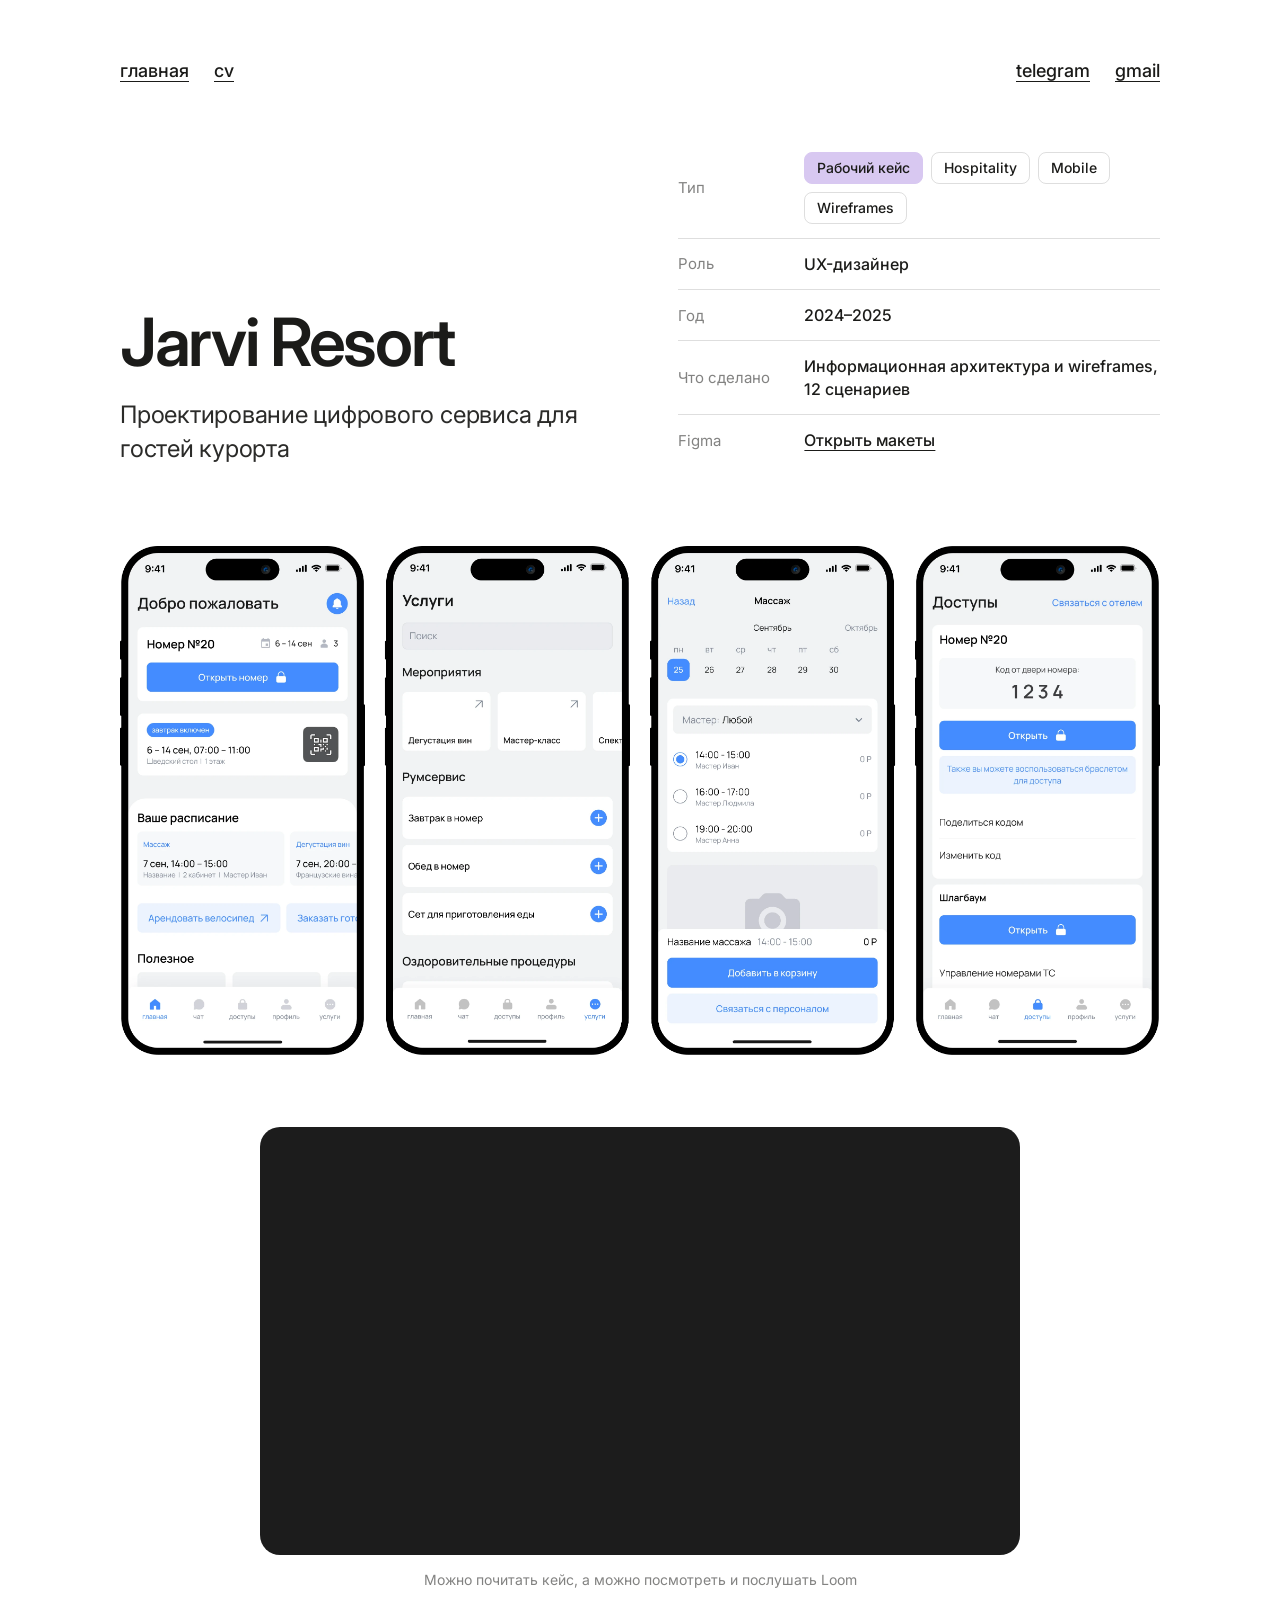
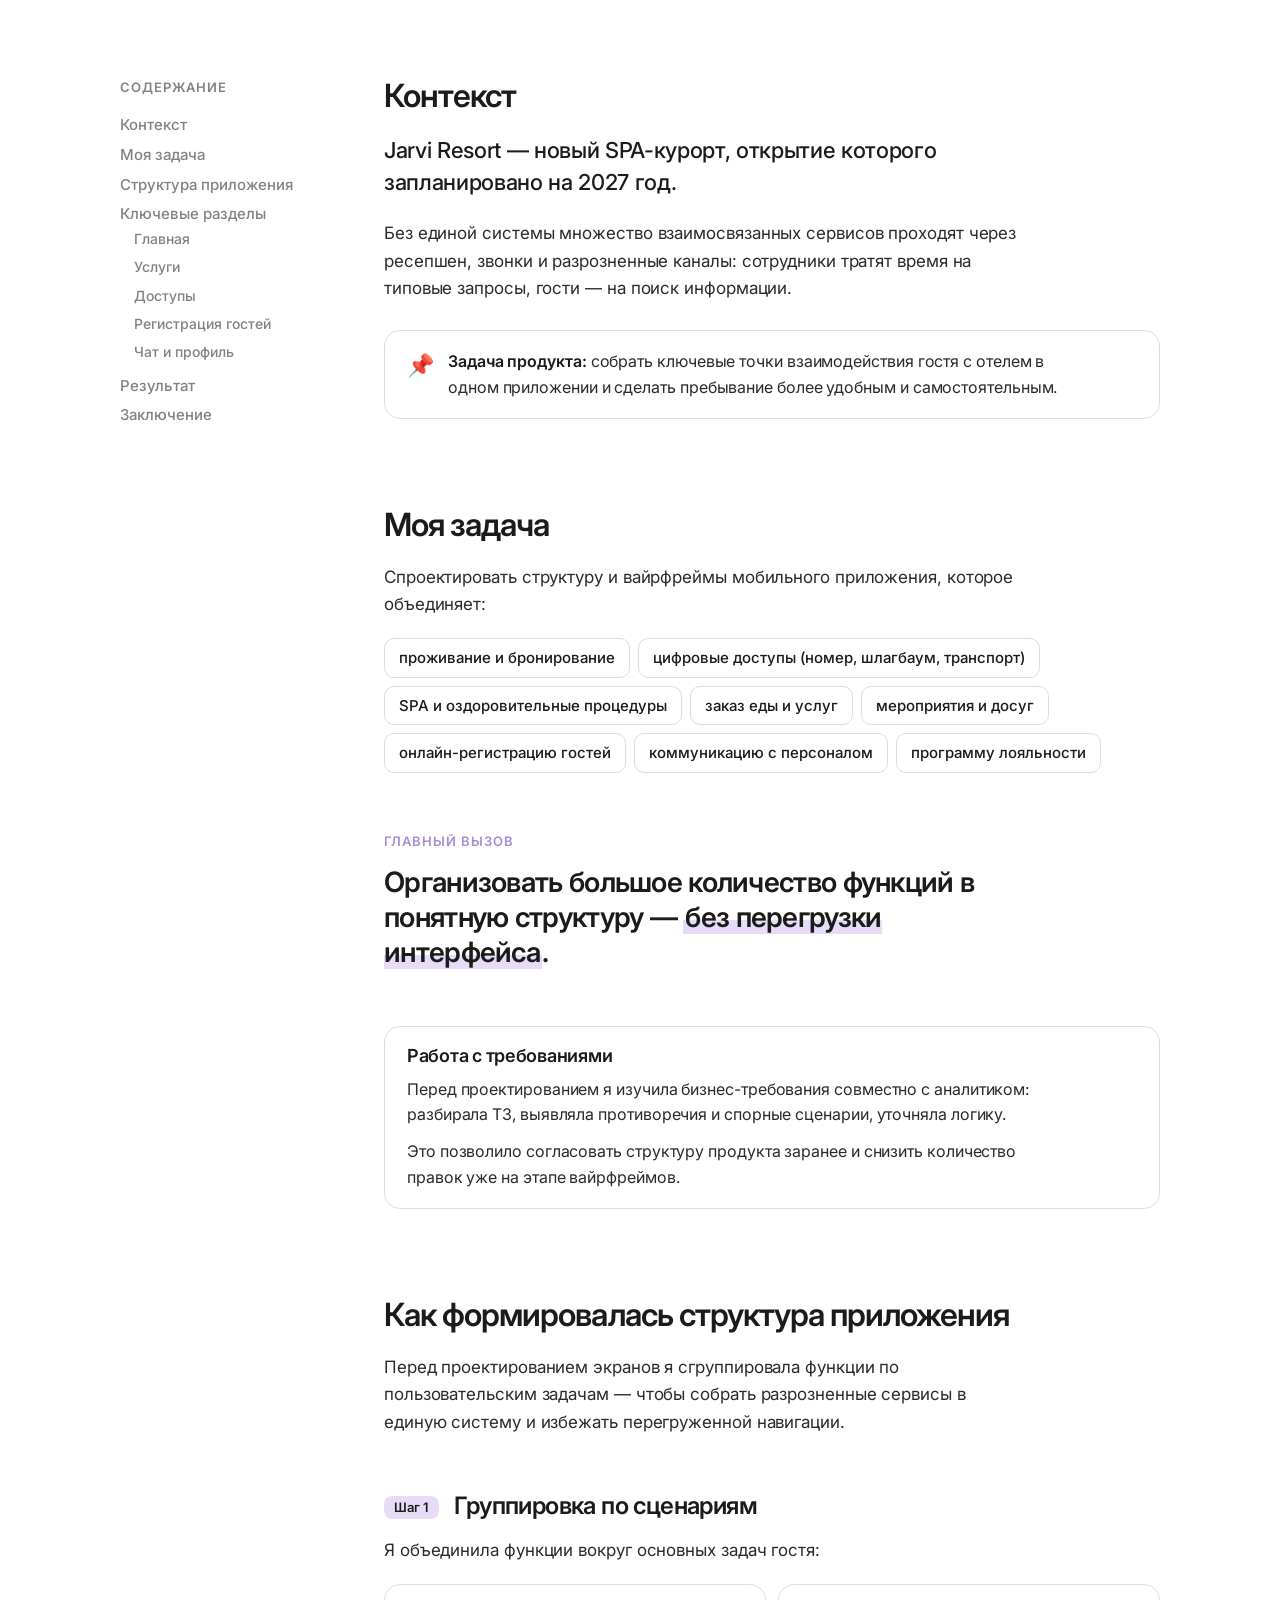
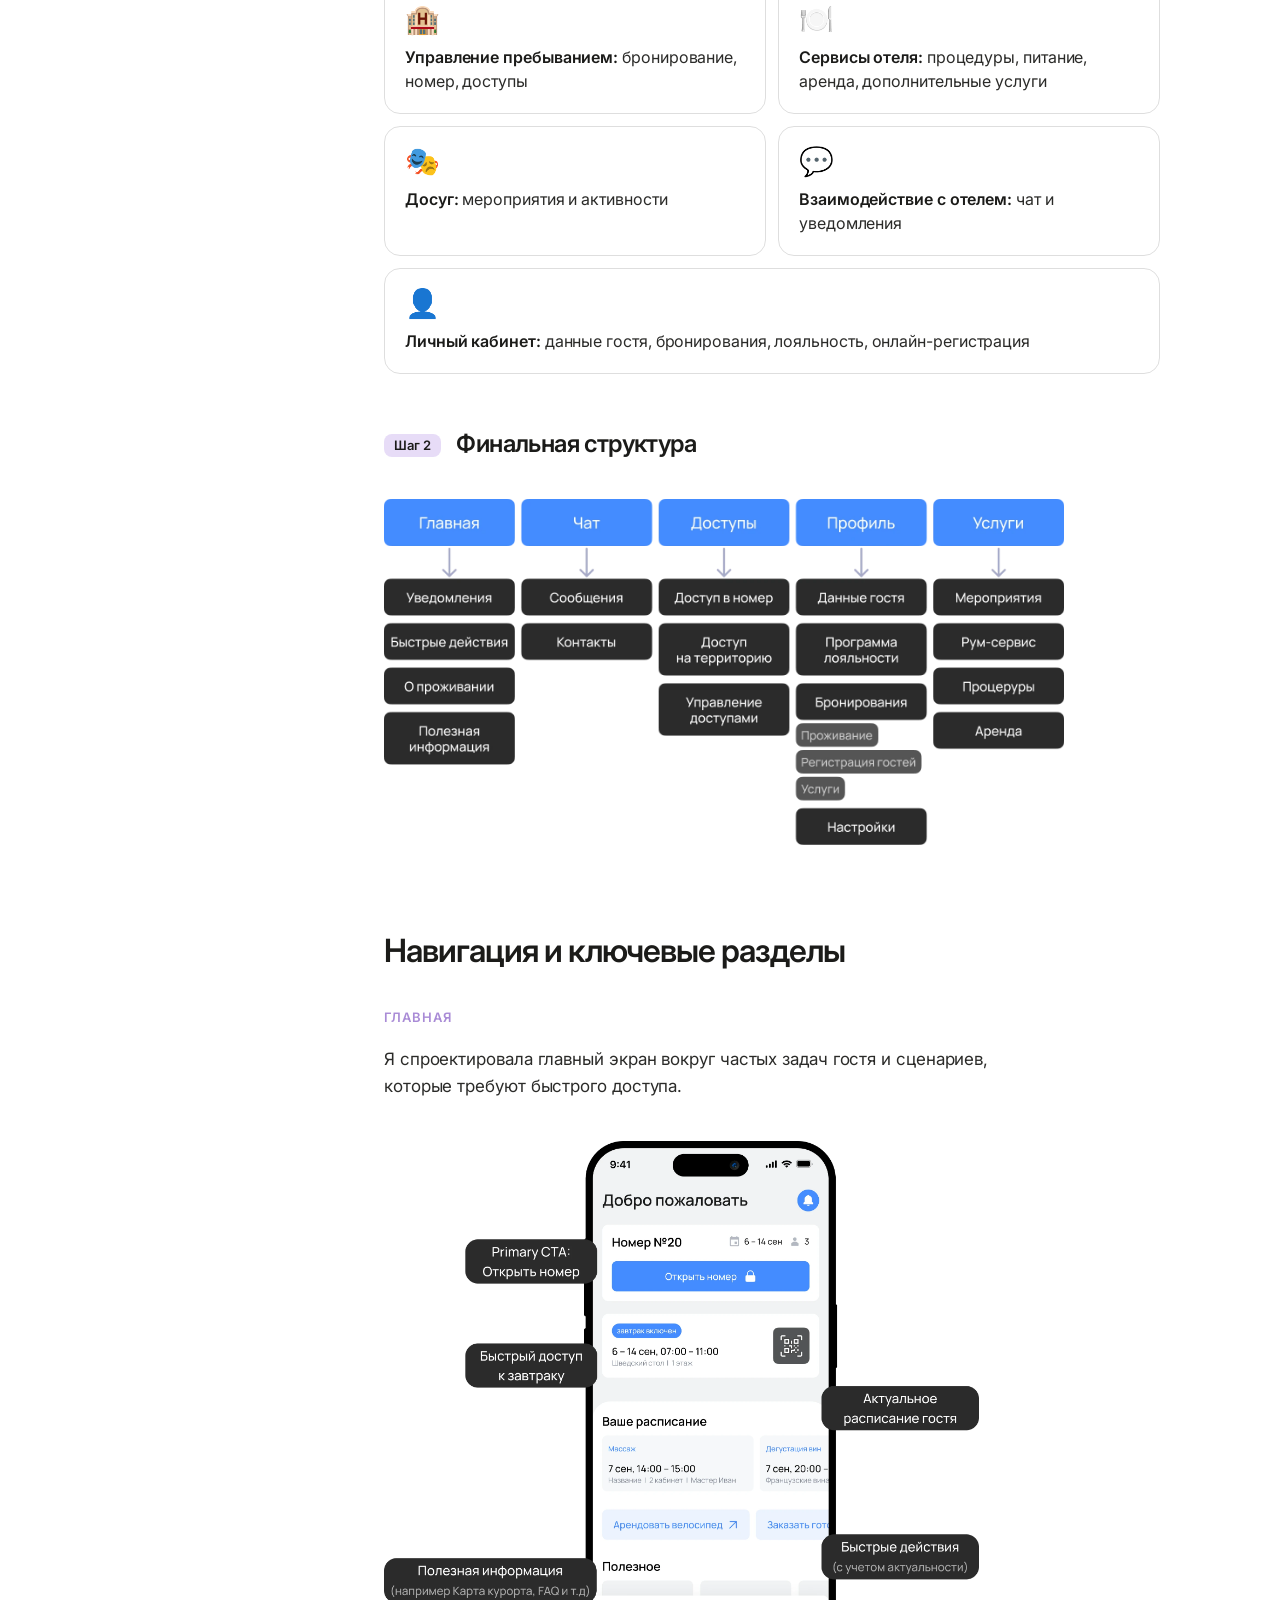
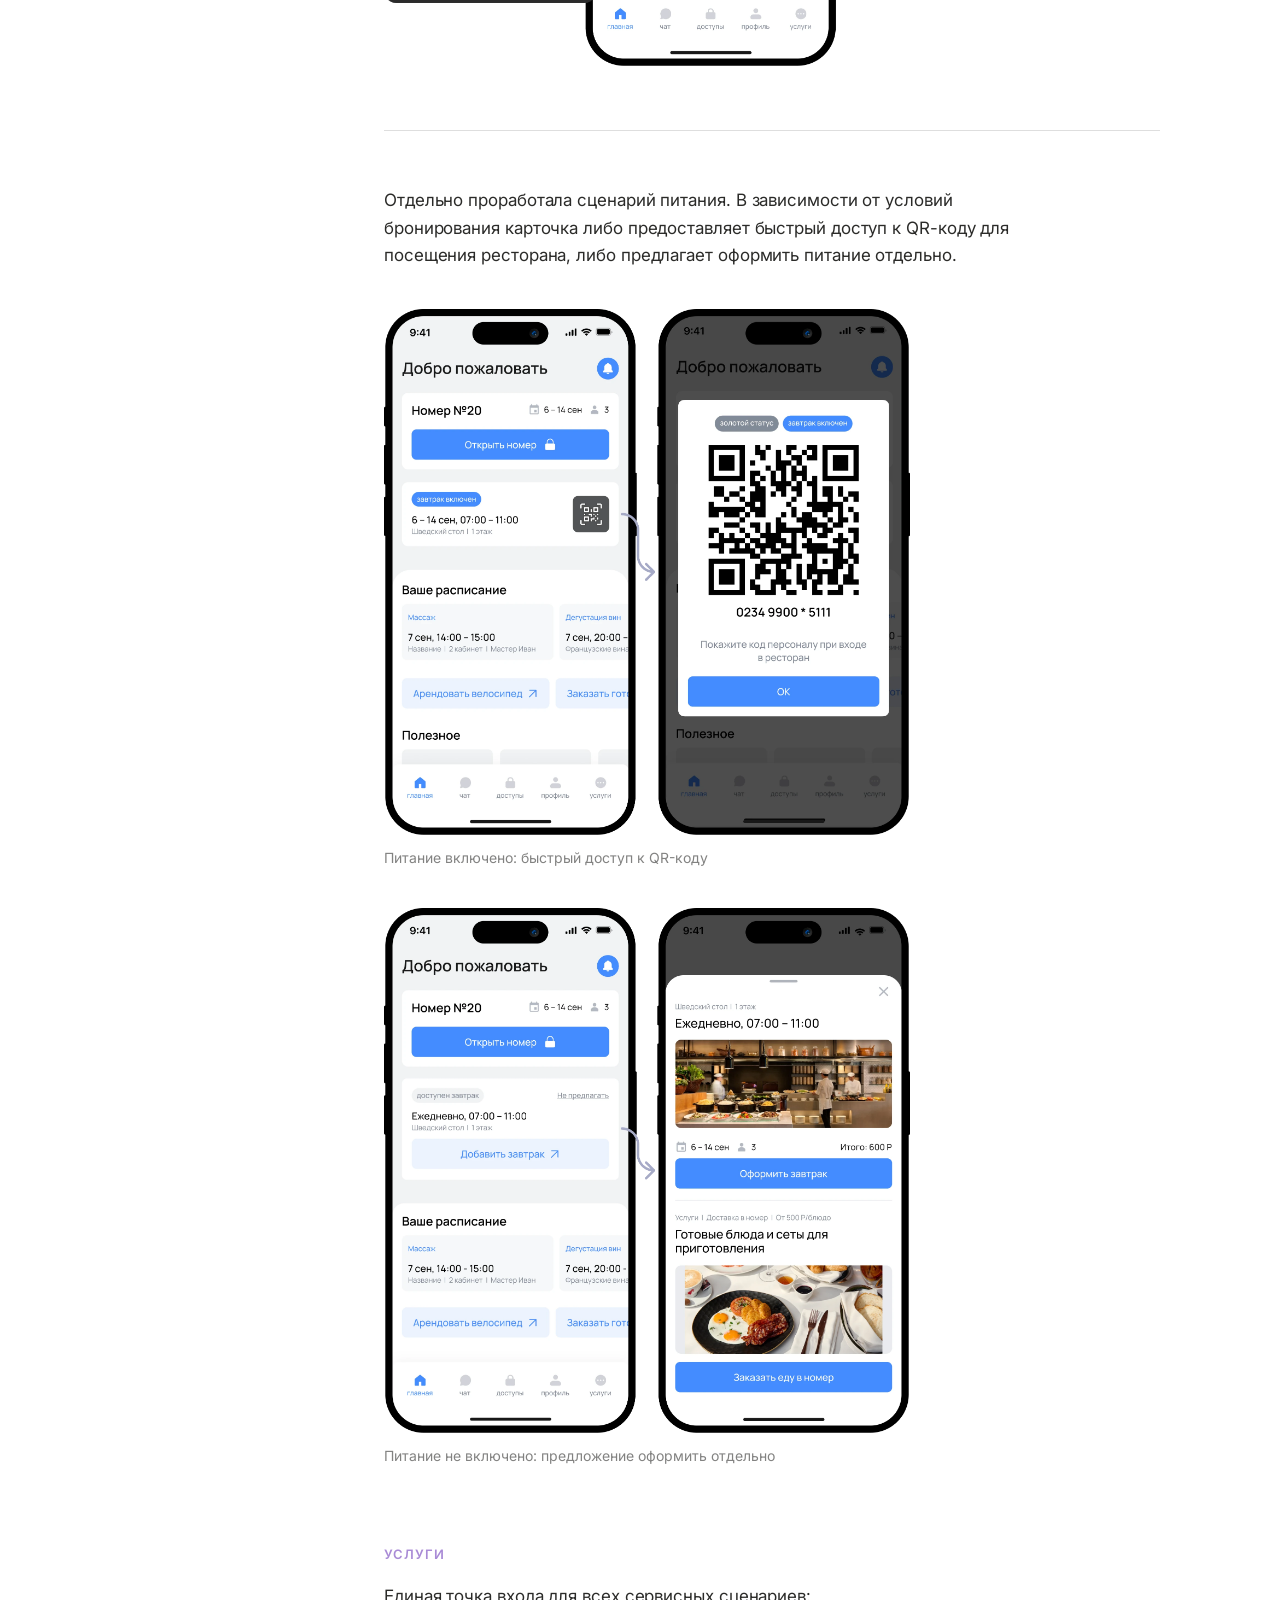
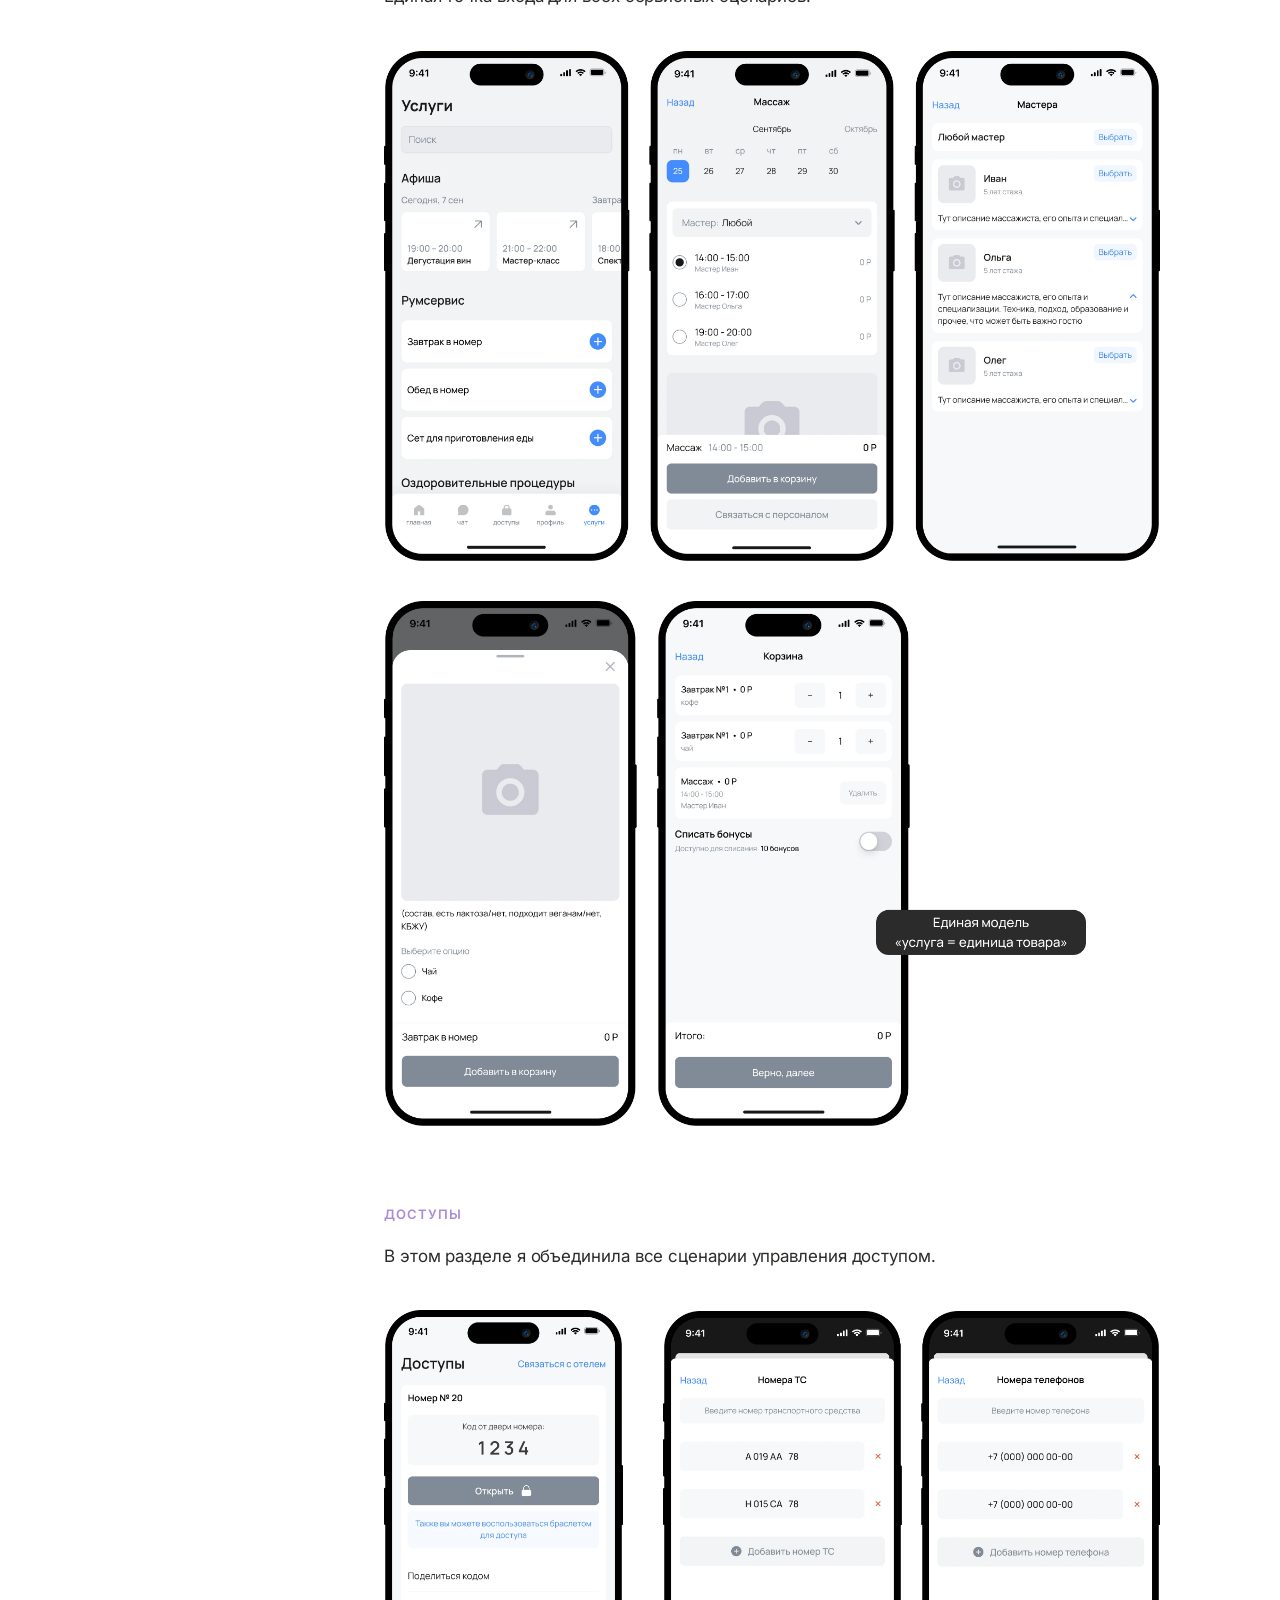
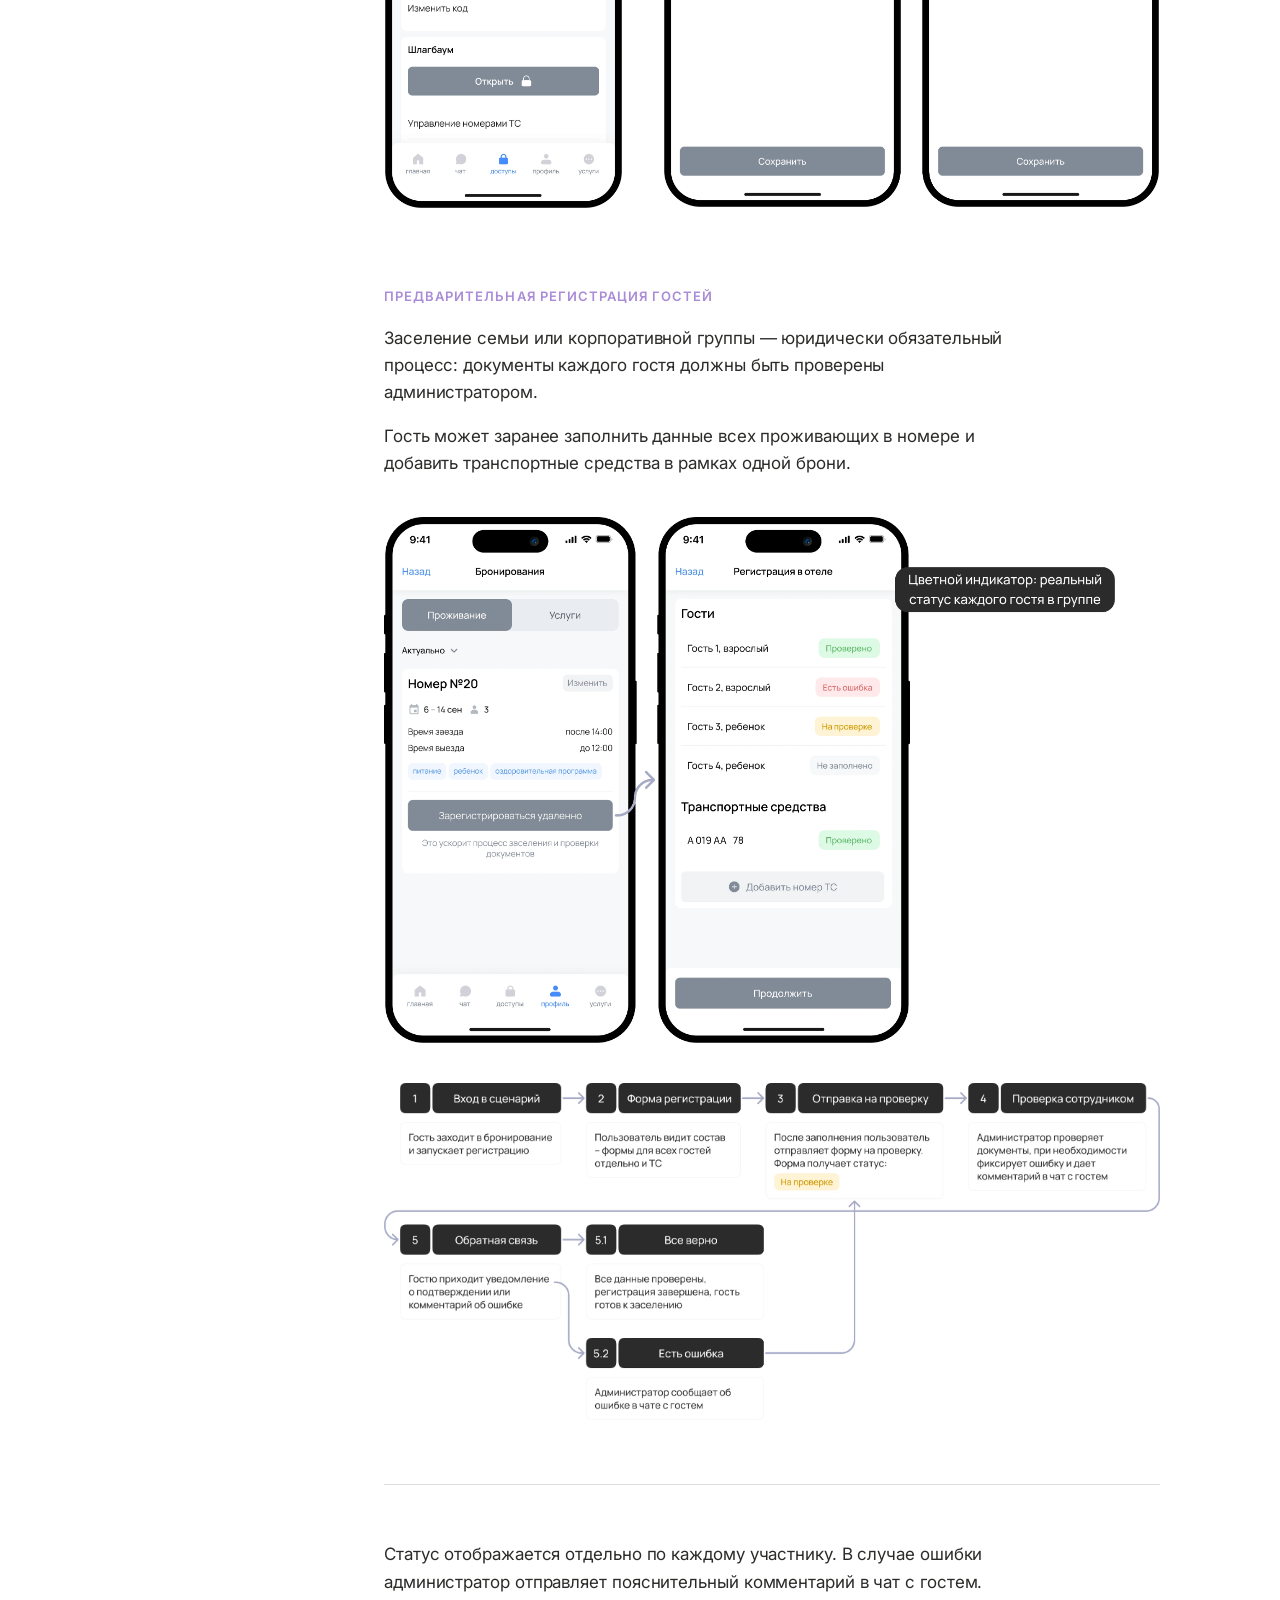
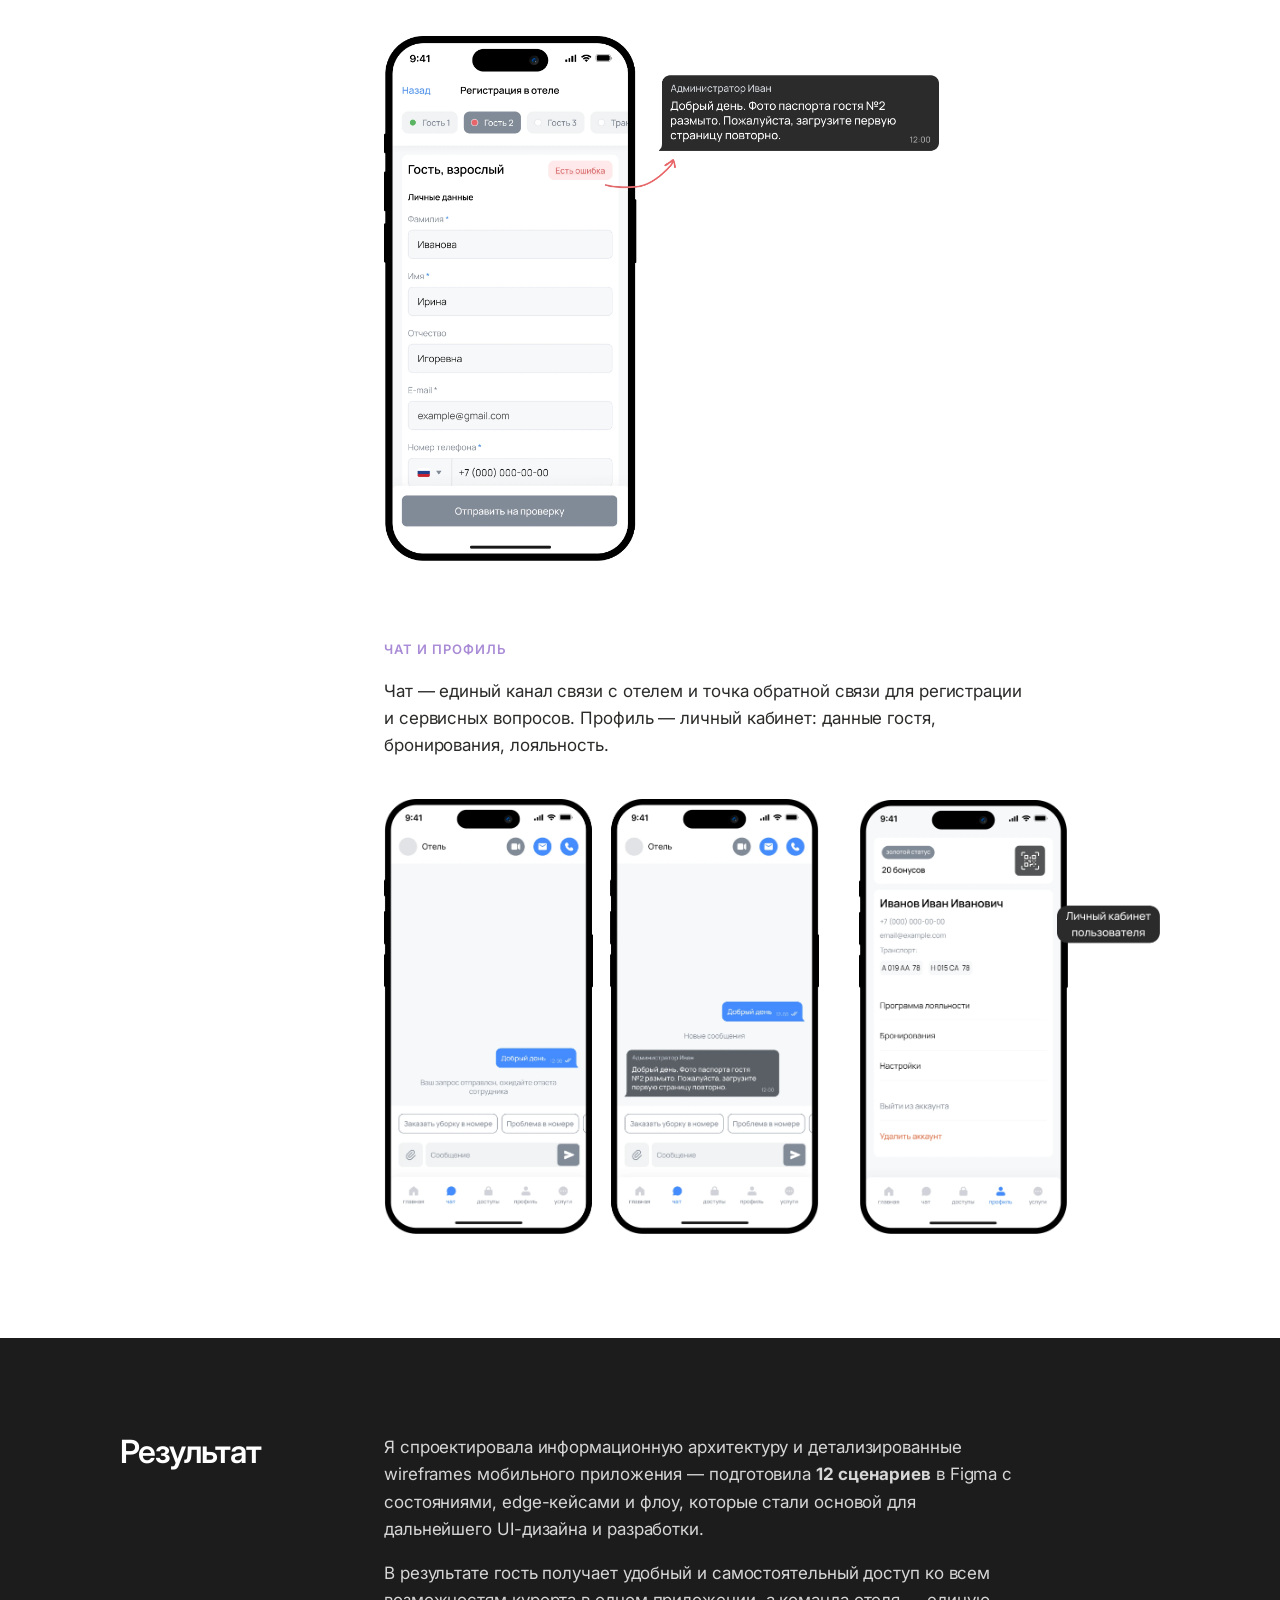
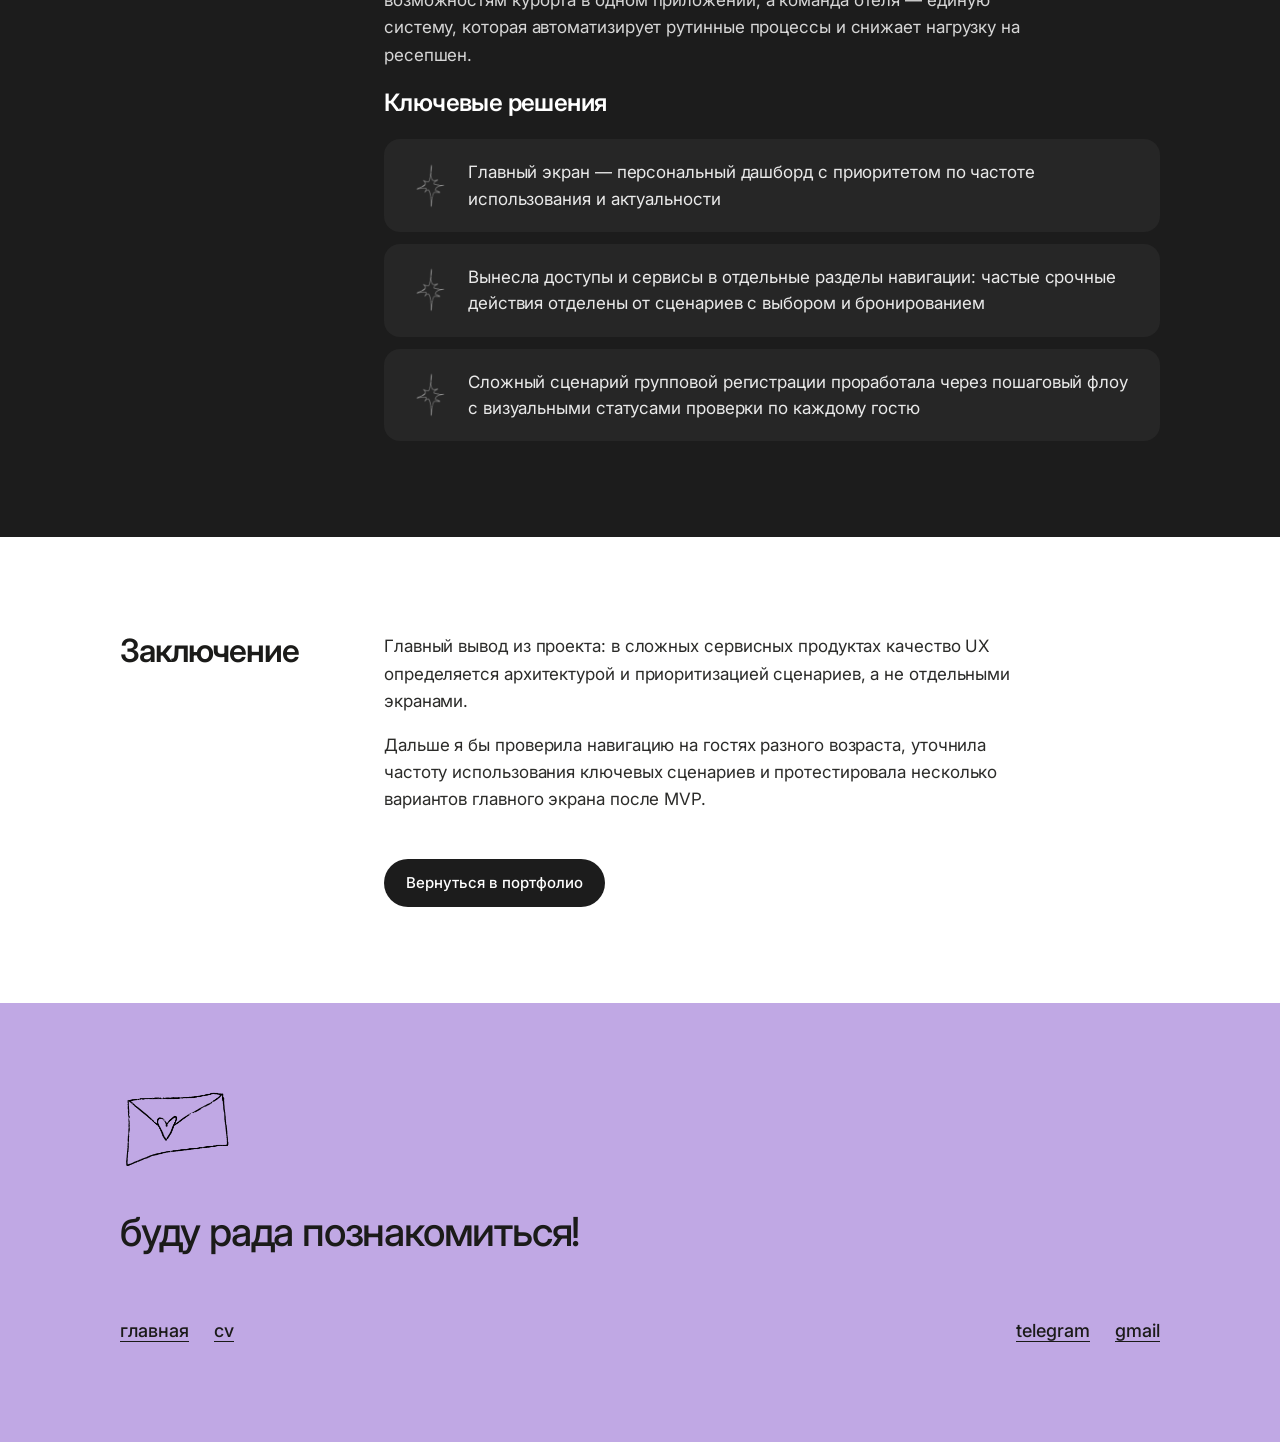
==== commit 85bda272: "Update index.html" ====
--- a/cases/jarvi-resort/index.html
+++ b/cases/jarvi-resort/index.html
@@ -428,7 +428,7 @@
                 рутинные процессы и снижает нагрузку на ресепшен.
               </p>
 
-              <section class="case-section case-section--sub" id="decisions">
+      
               <h3>Ключевые решения</h3>
               <ol class="decisions">
                 <li>
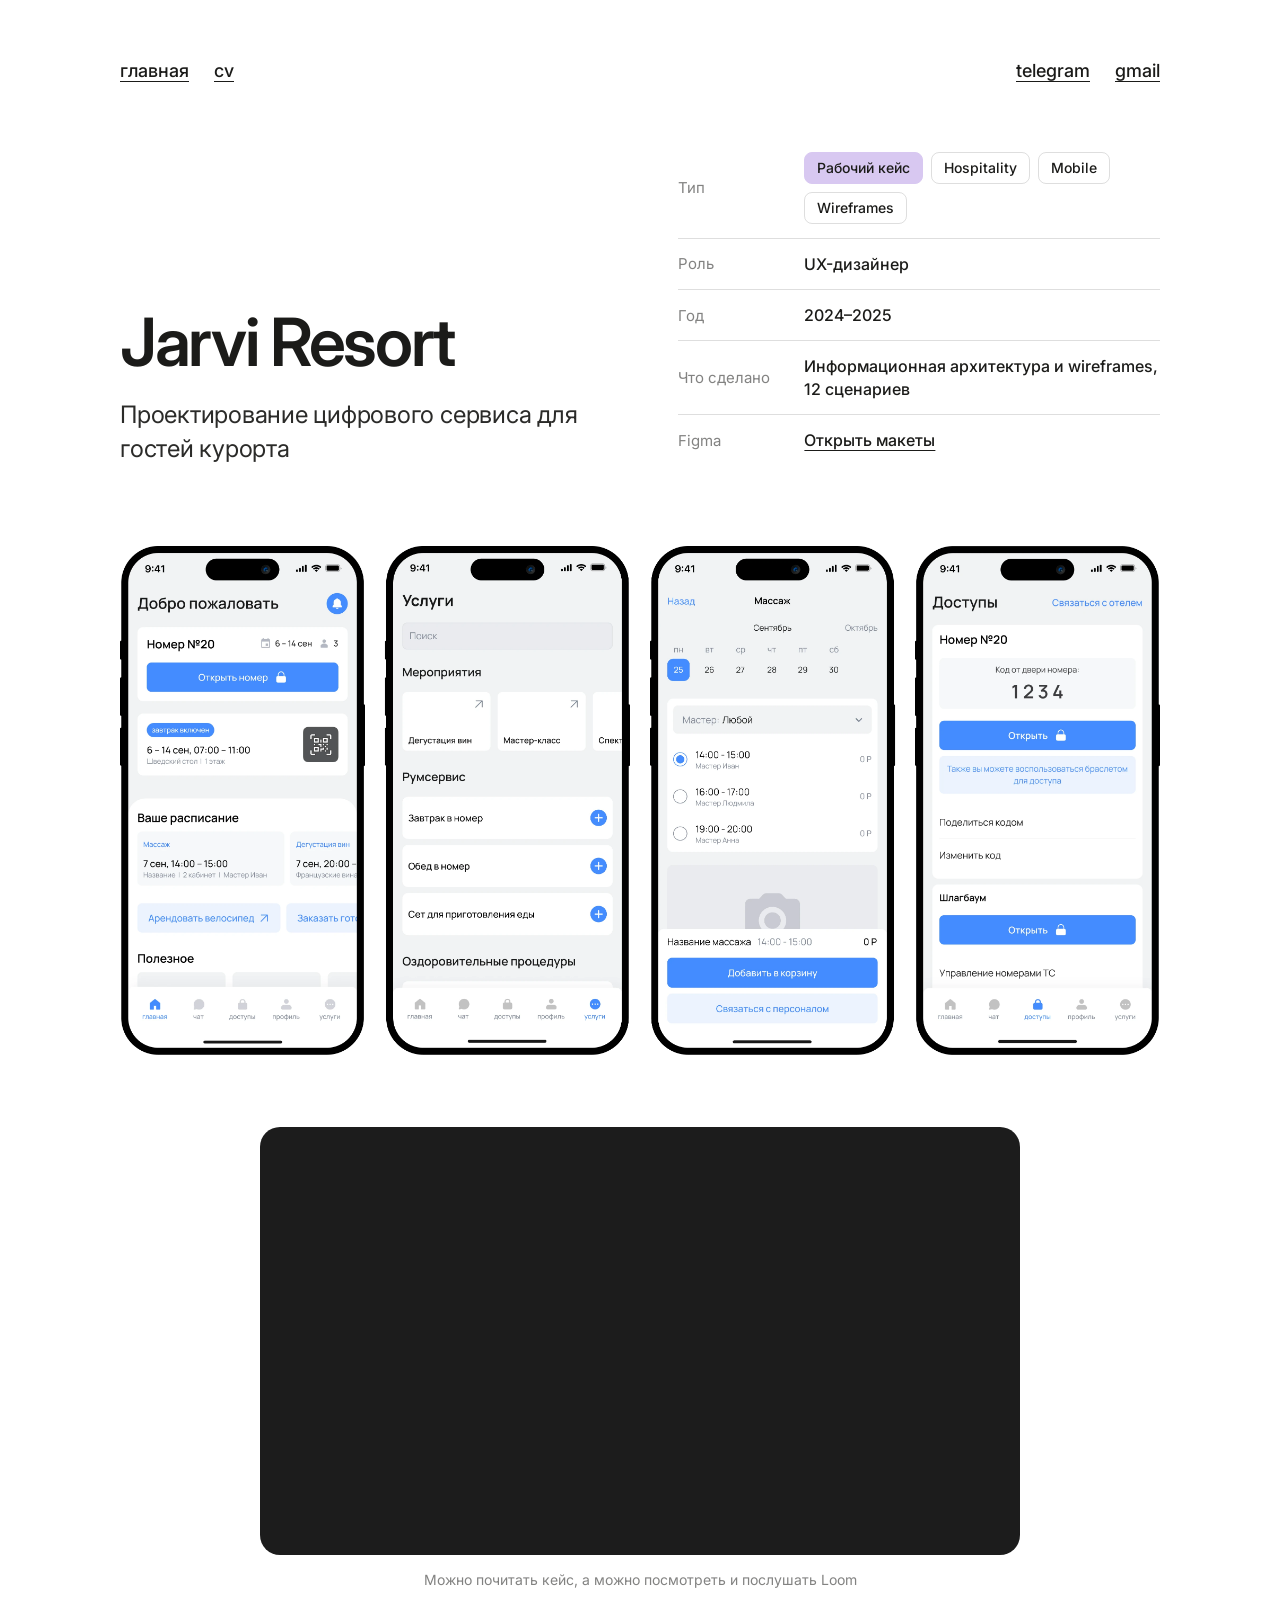
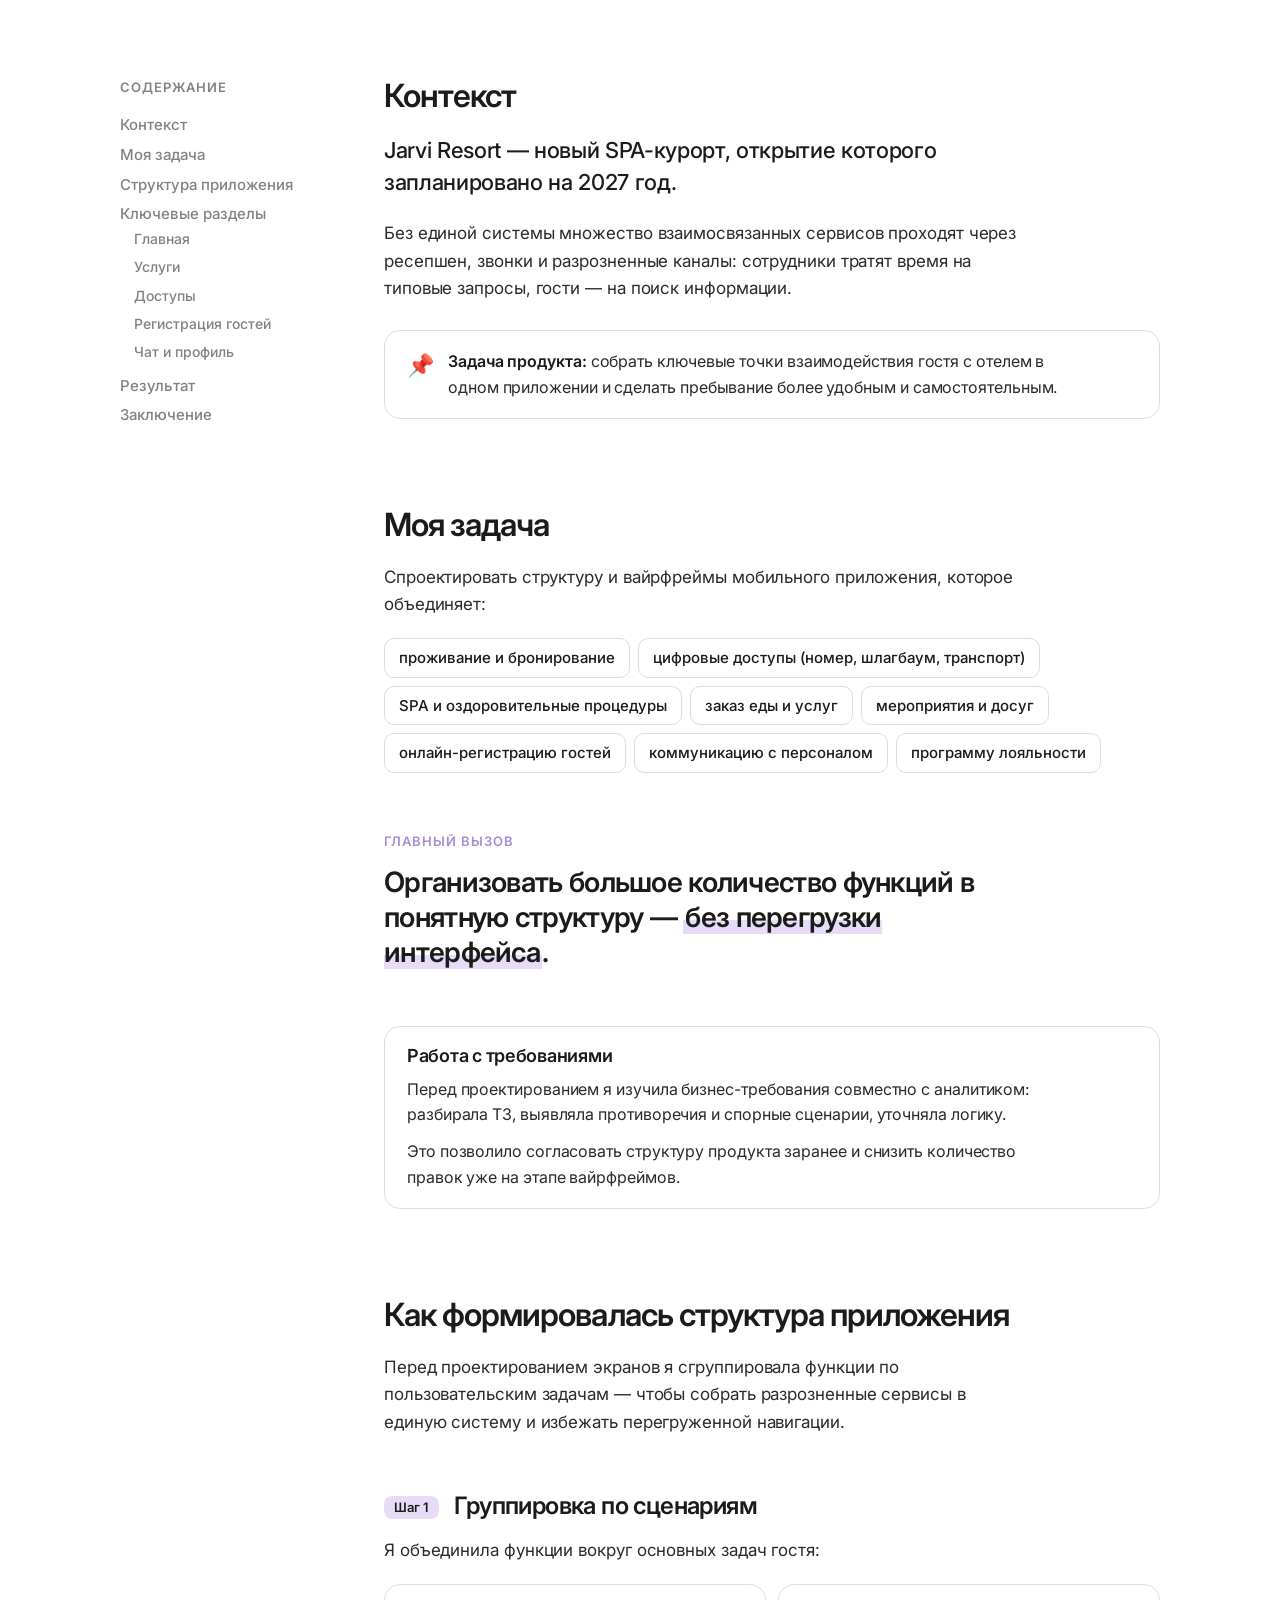
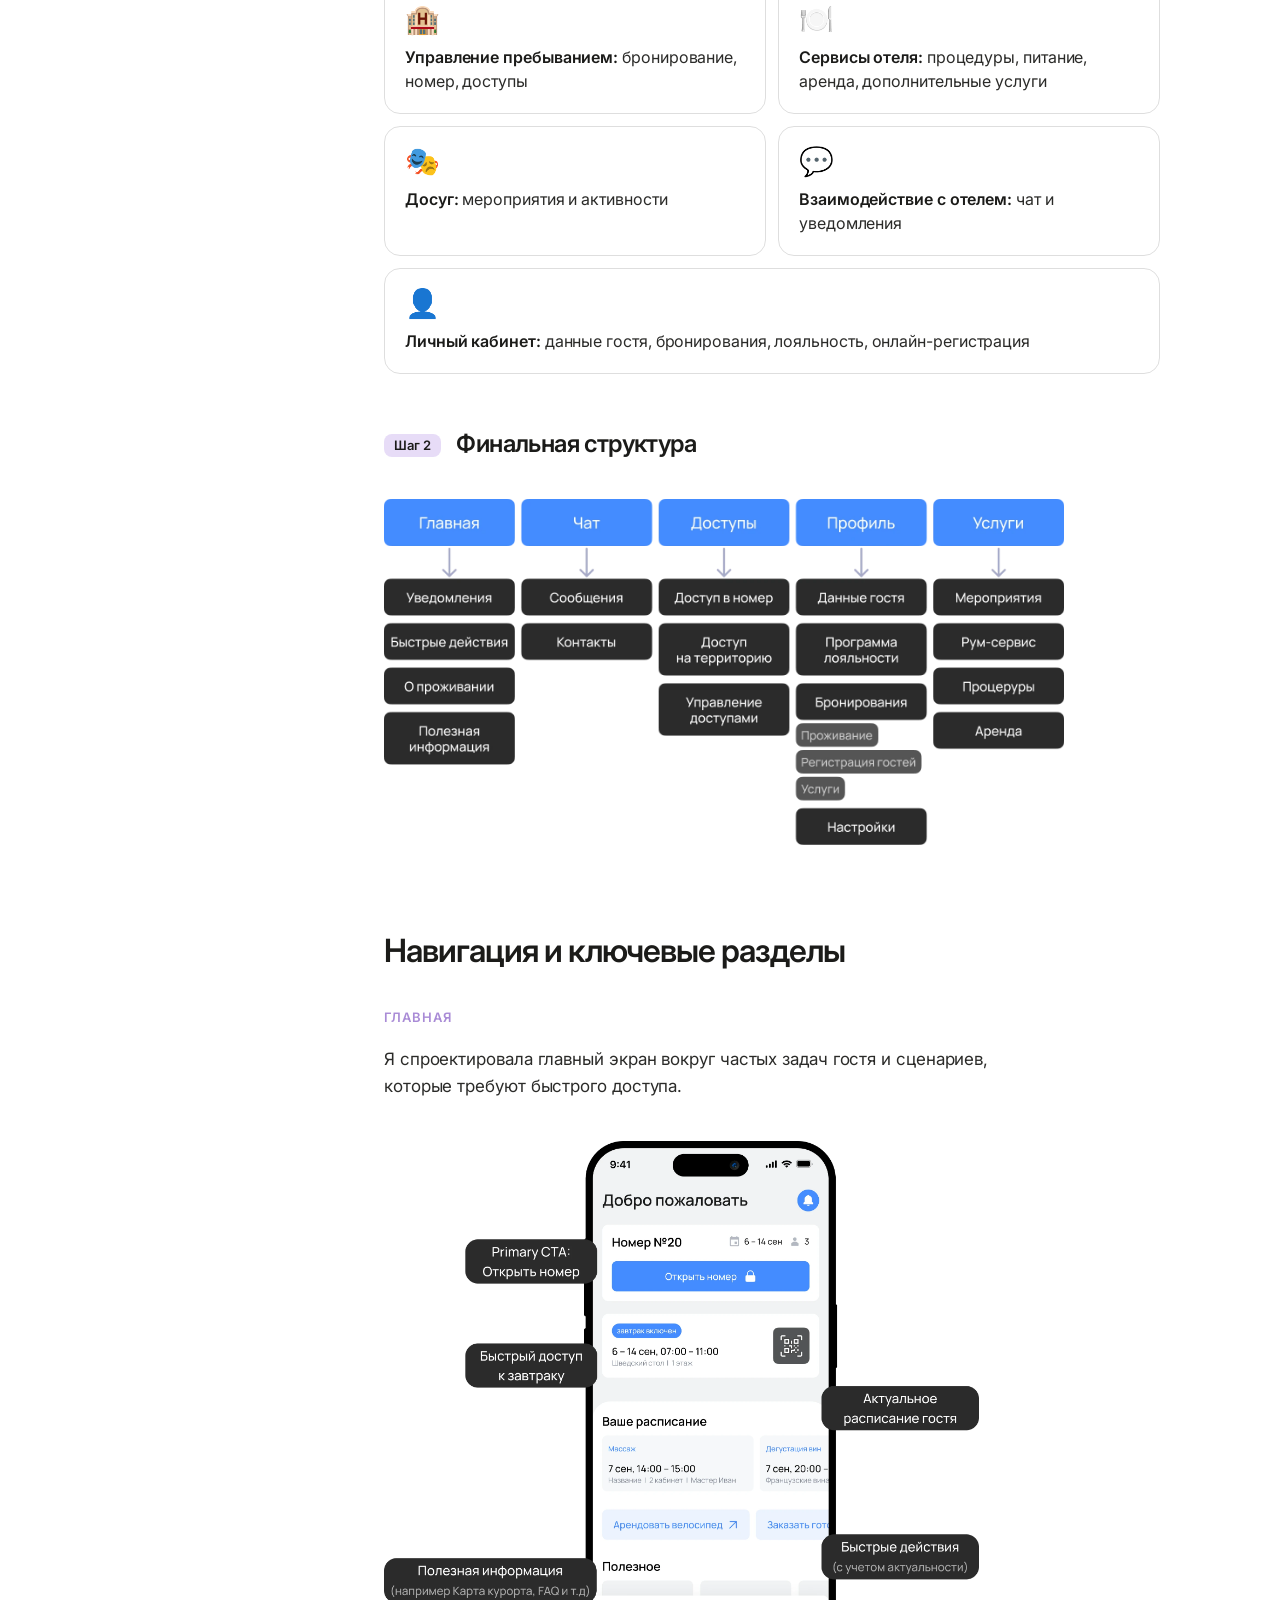
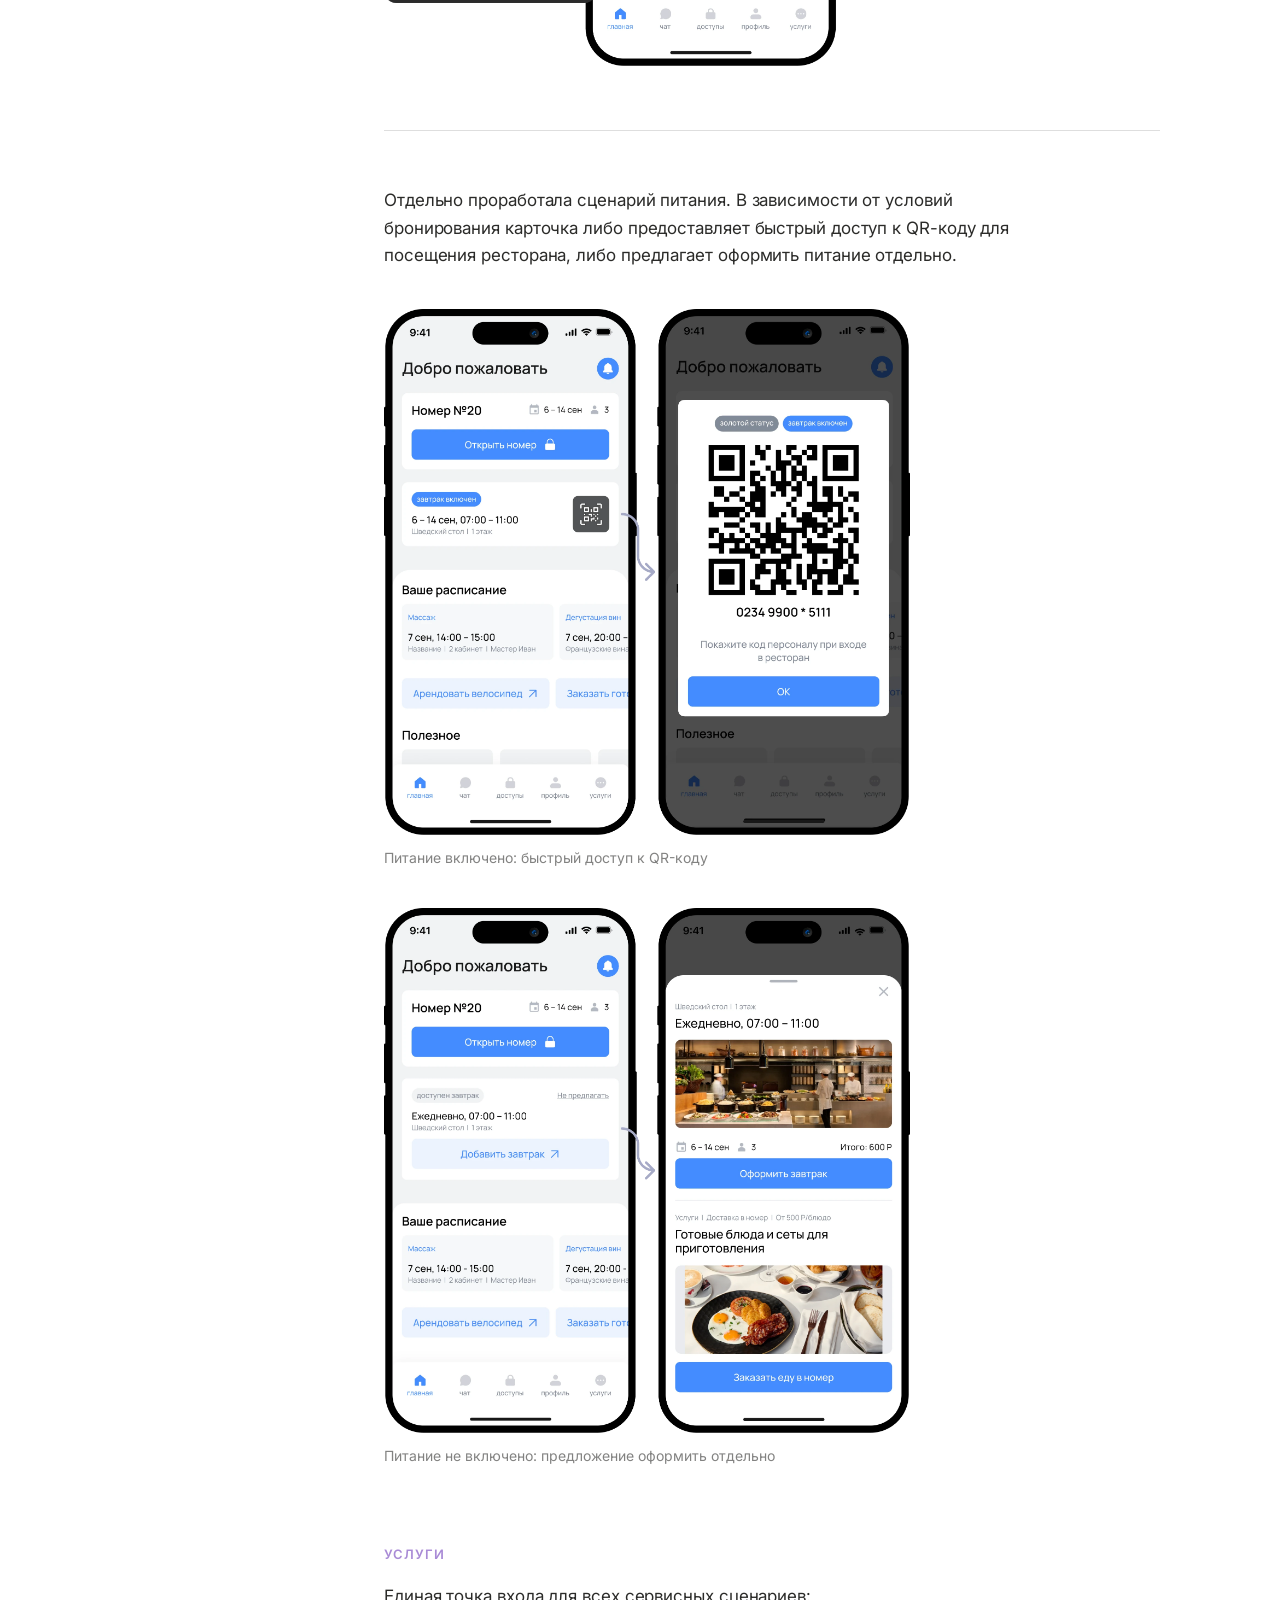
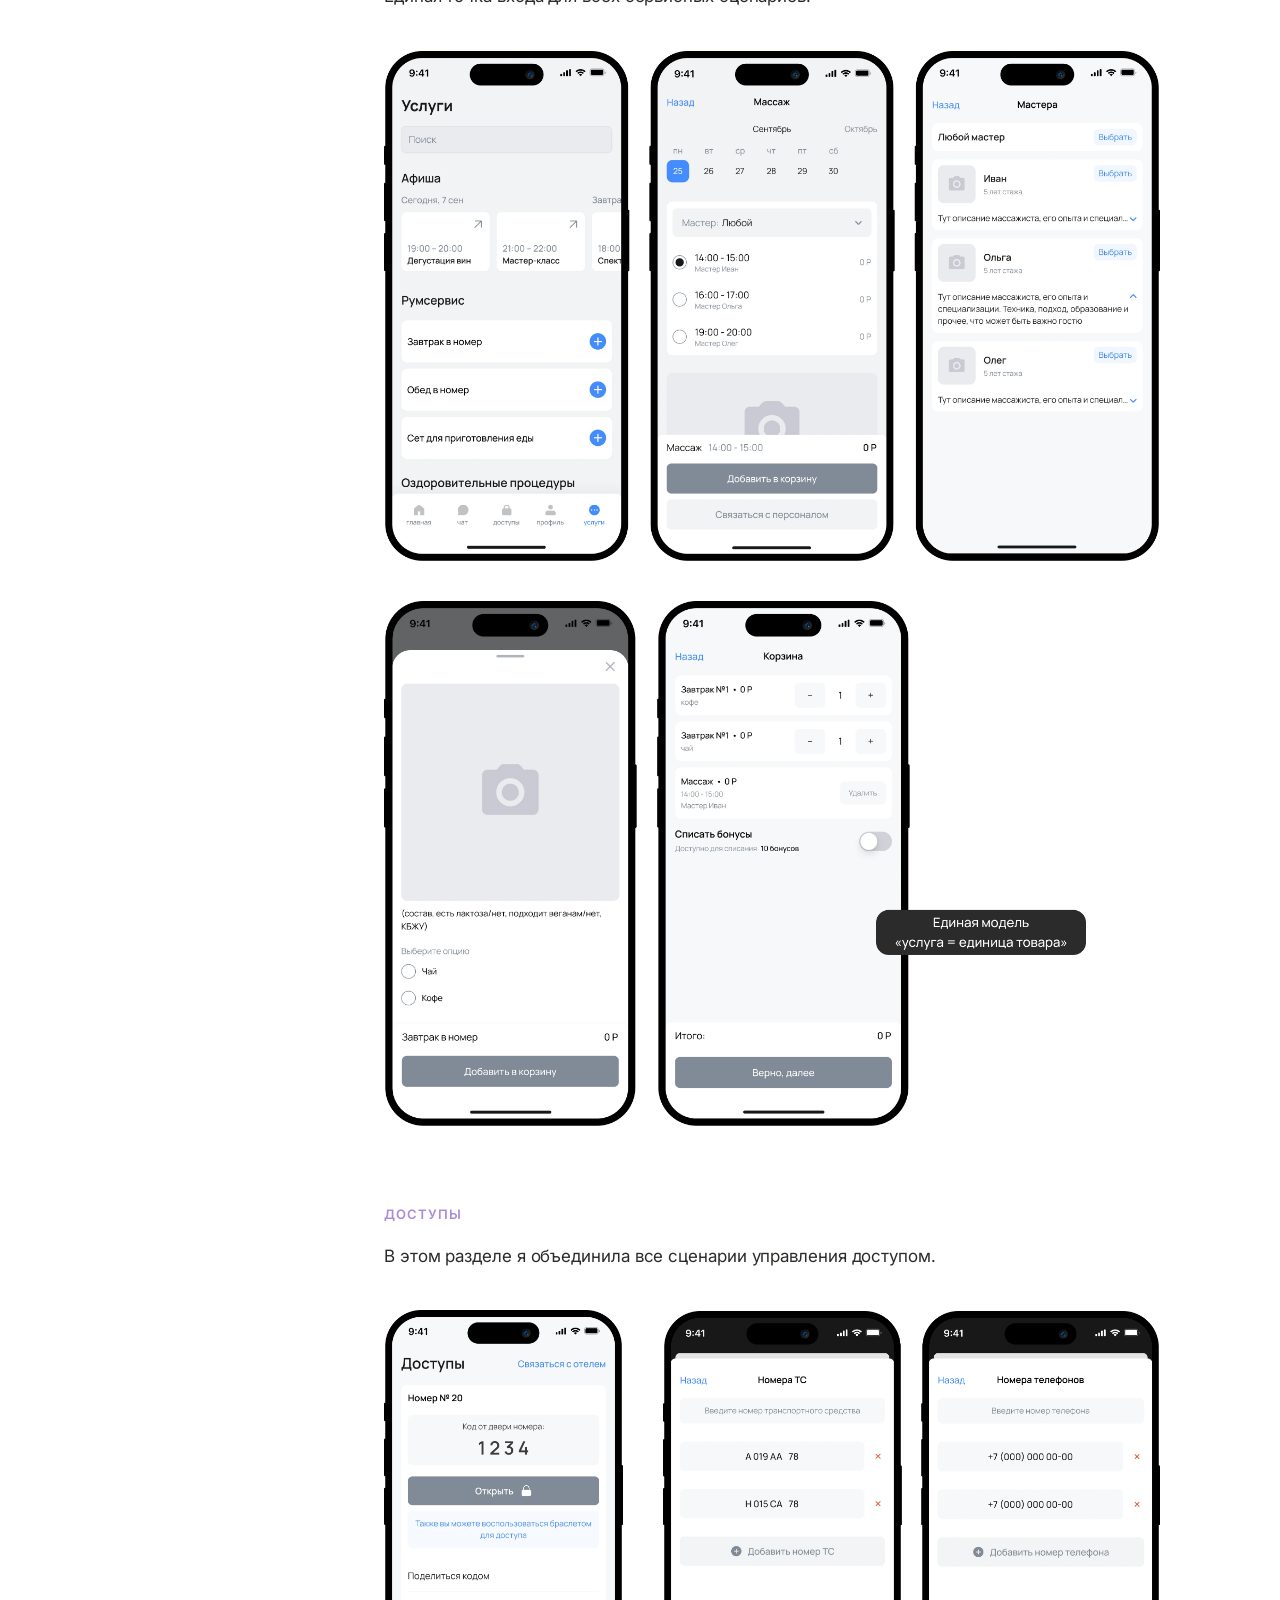
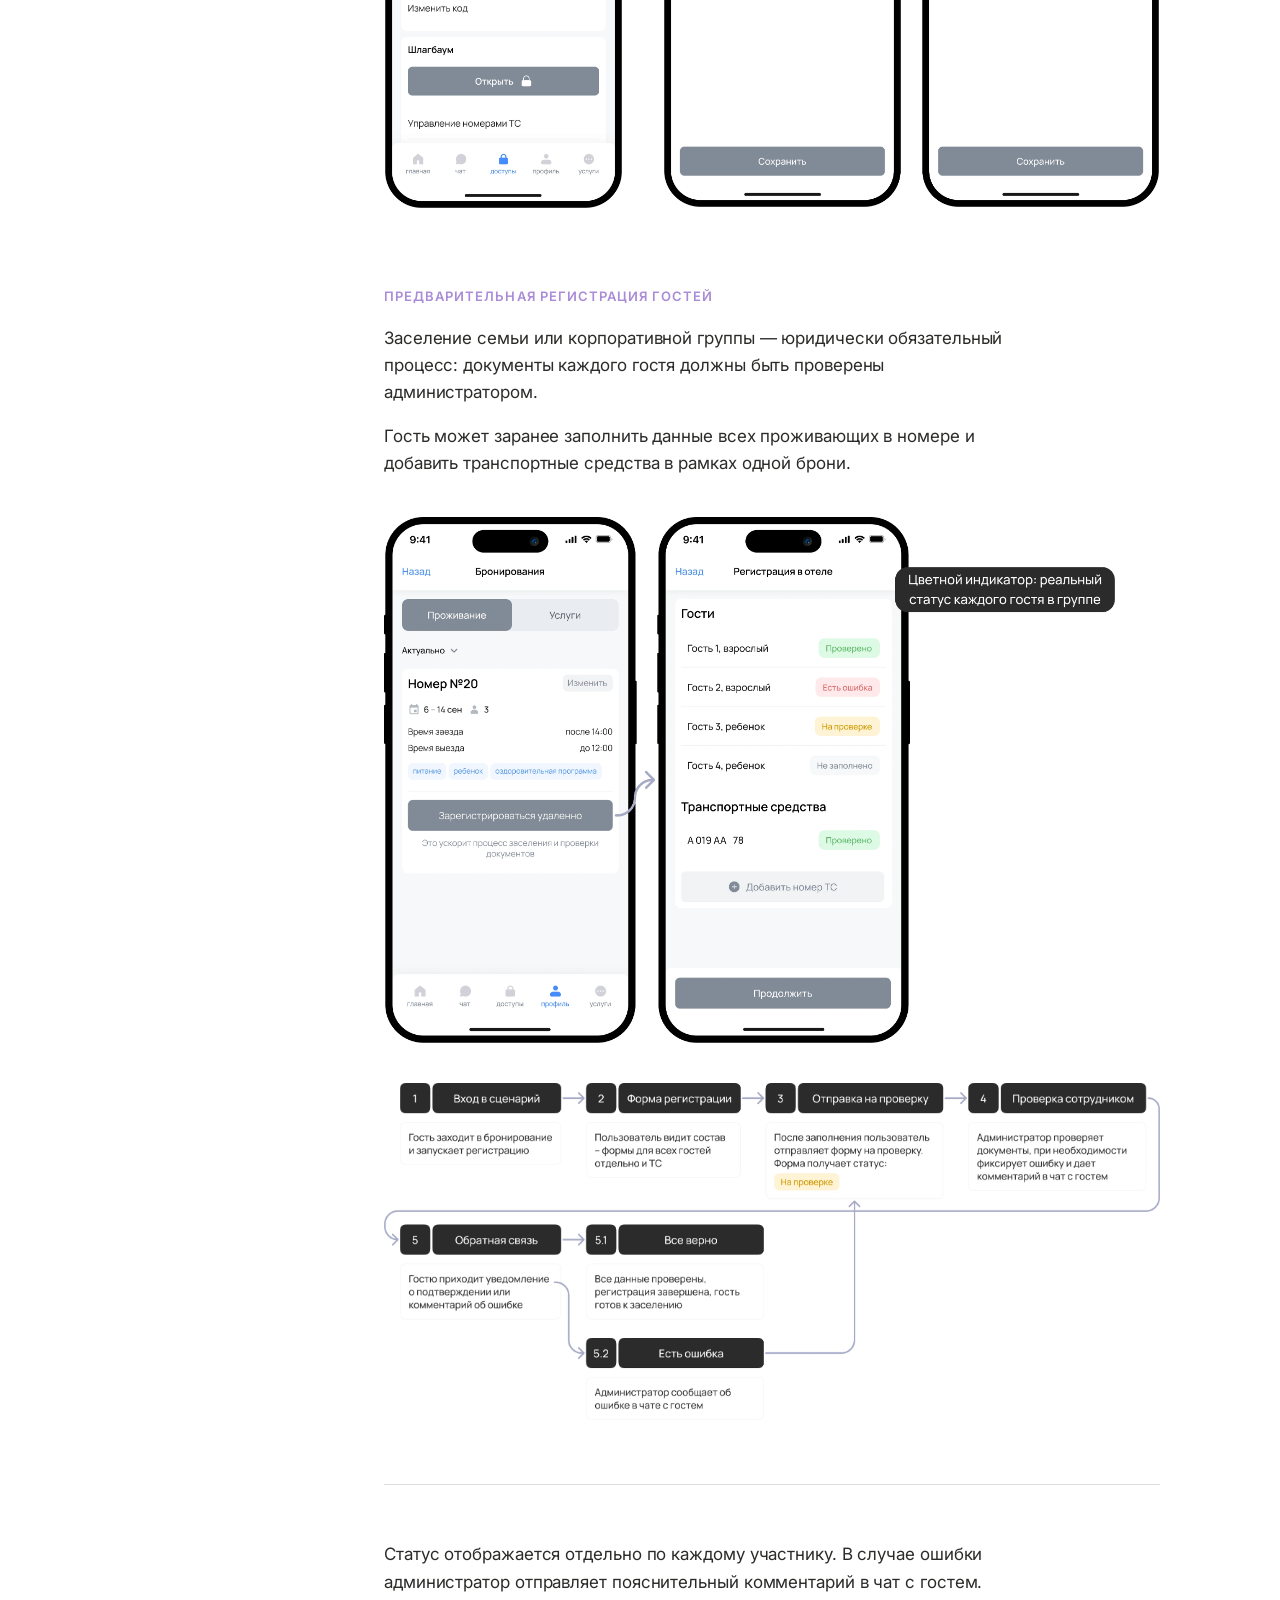
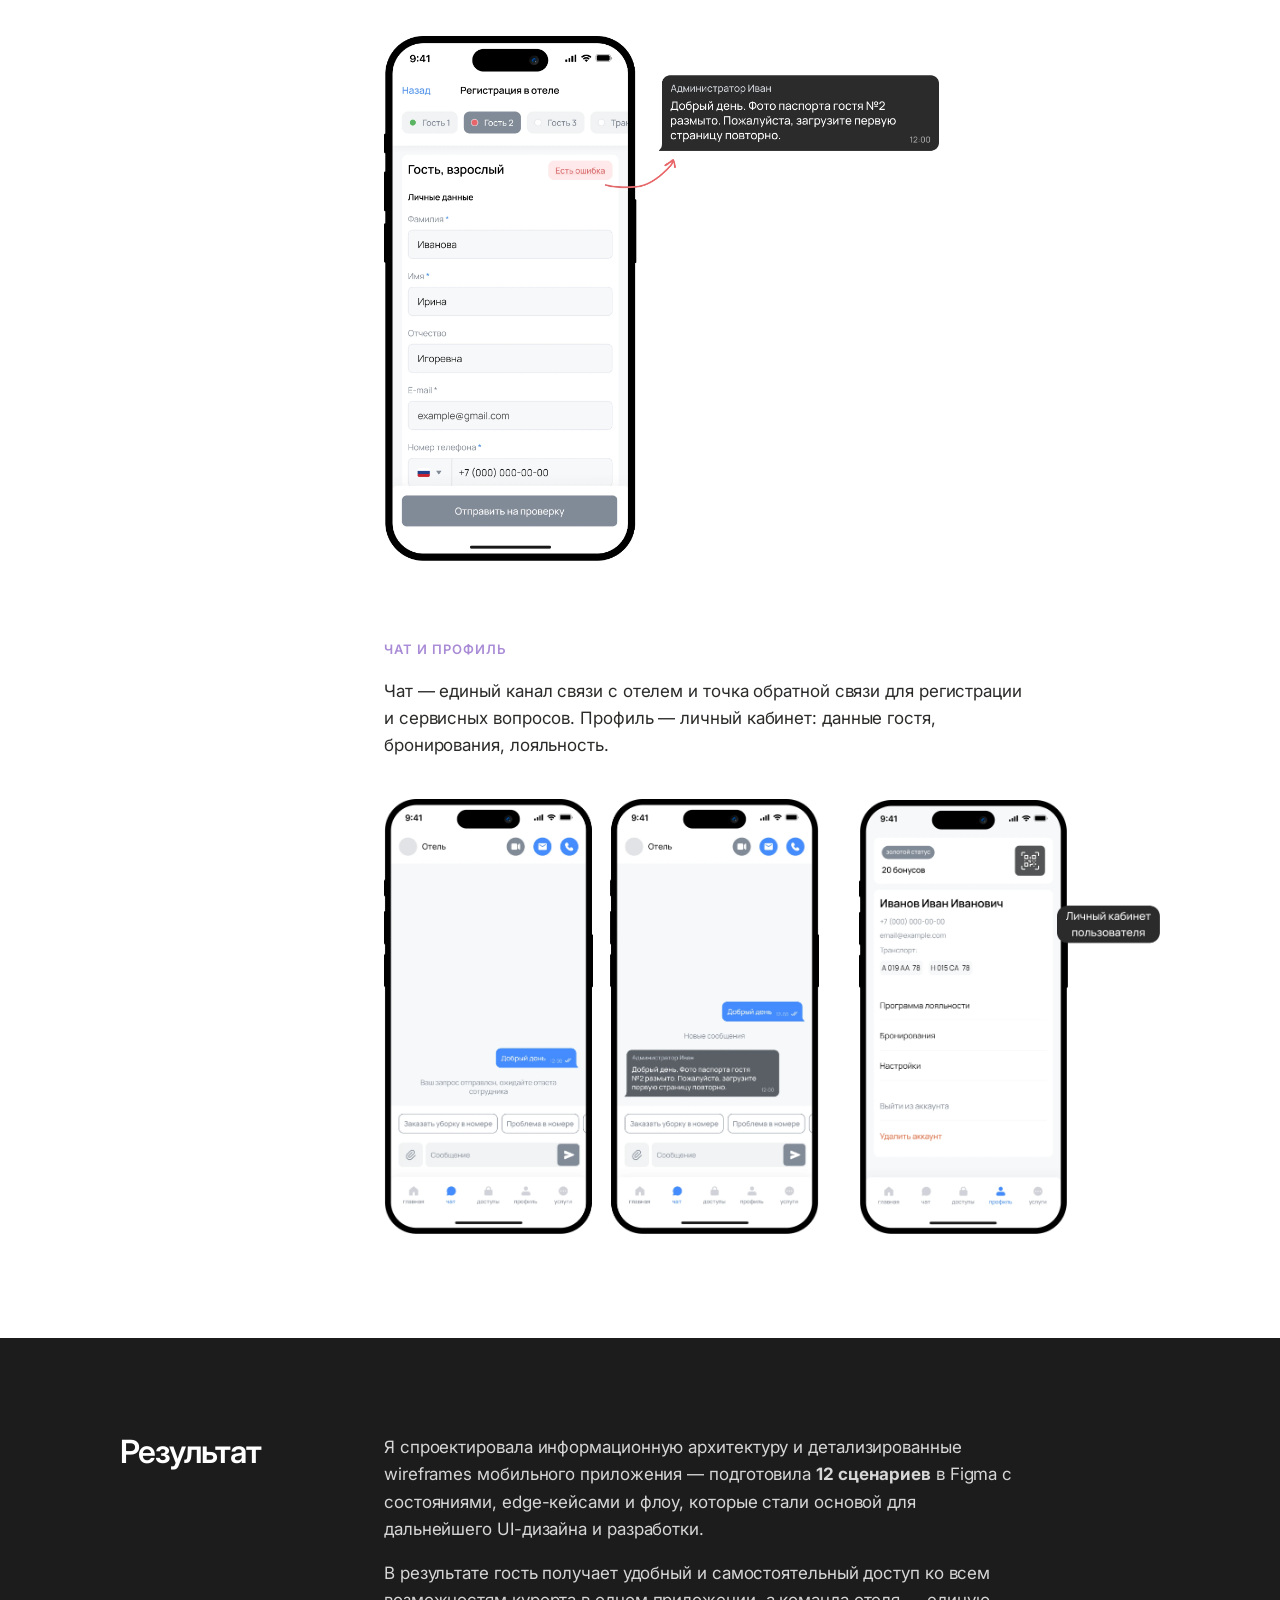
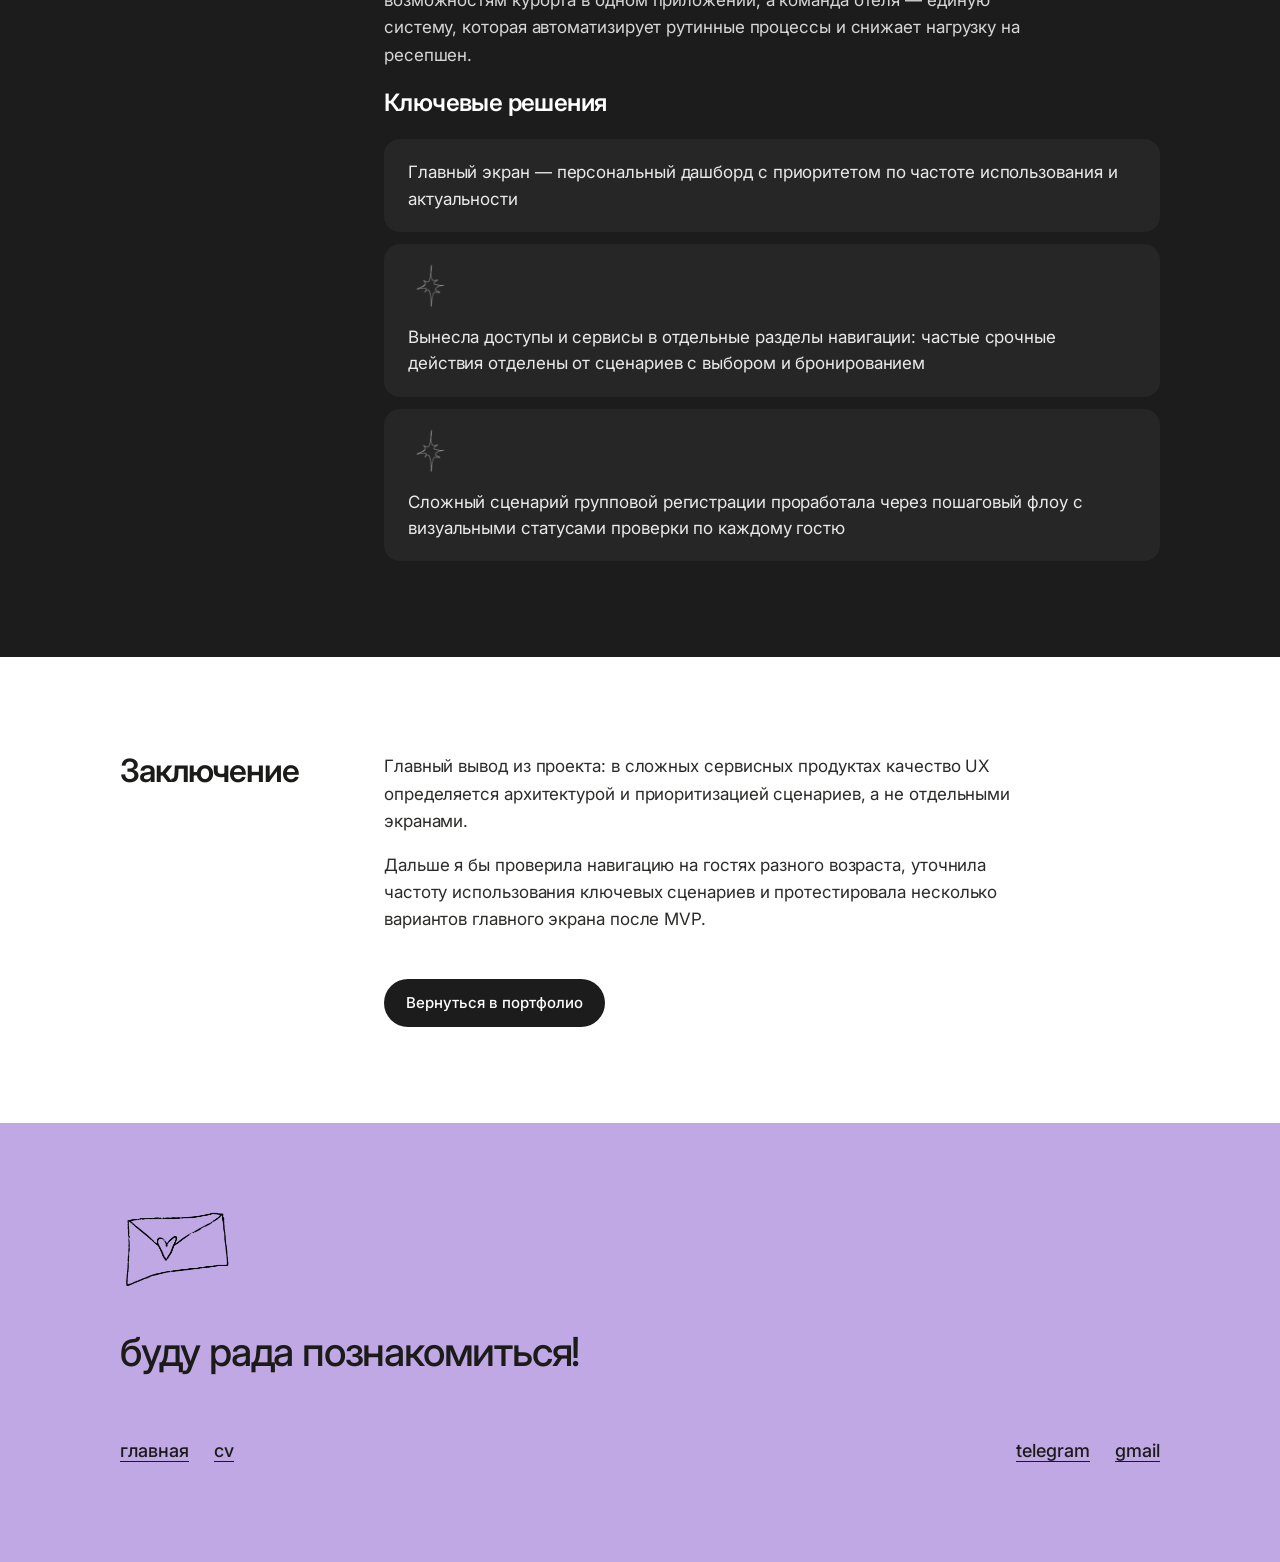
==== commit 2f2714a1: "Update index.html dlt  <span class="decision-icon" aria-hidden="true"></span>   <ol class="decisio" ====
--- a/cases/jarvi-resort/index.html
+++ b/cases/jarvi-resort/index.html
@@ -432,7 +432,7 @@
               <h3>Ключевые решения</h3>
               <ol class="decisions">
                 <li>
-                  <span class="decision-icon" aria-hidden="true"></span>
+                 
                   <p>
                     Главный экран — персональный дашборд с приоритетом по частоте использования и
                     актуальности
--- a/cases/case-study.css
+++ b/cases/case-study.css
@@ -549,7 +549,7 @@
 
 .decisions li {
   display: grid;
-  grid-template-columns: 44px minmax(0, 1fr);
+  
   gap: 16px;
   align-items: center;
   padding: 20px 24px;
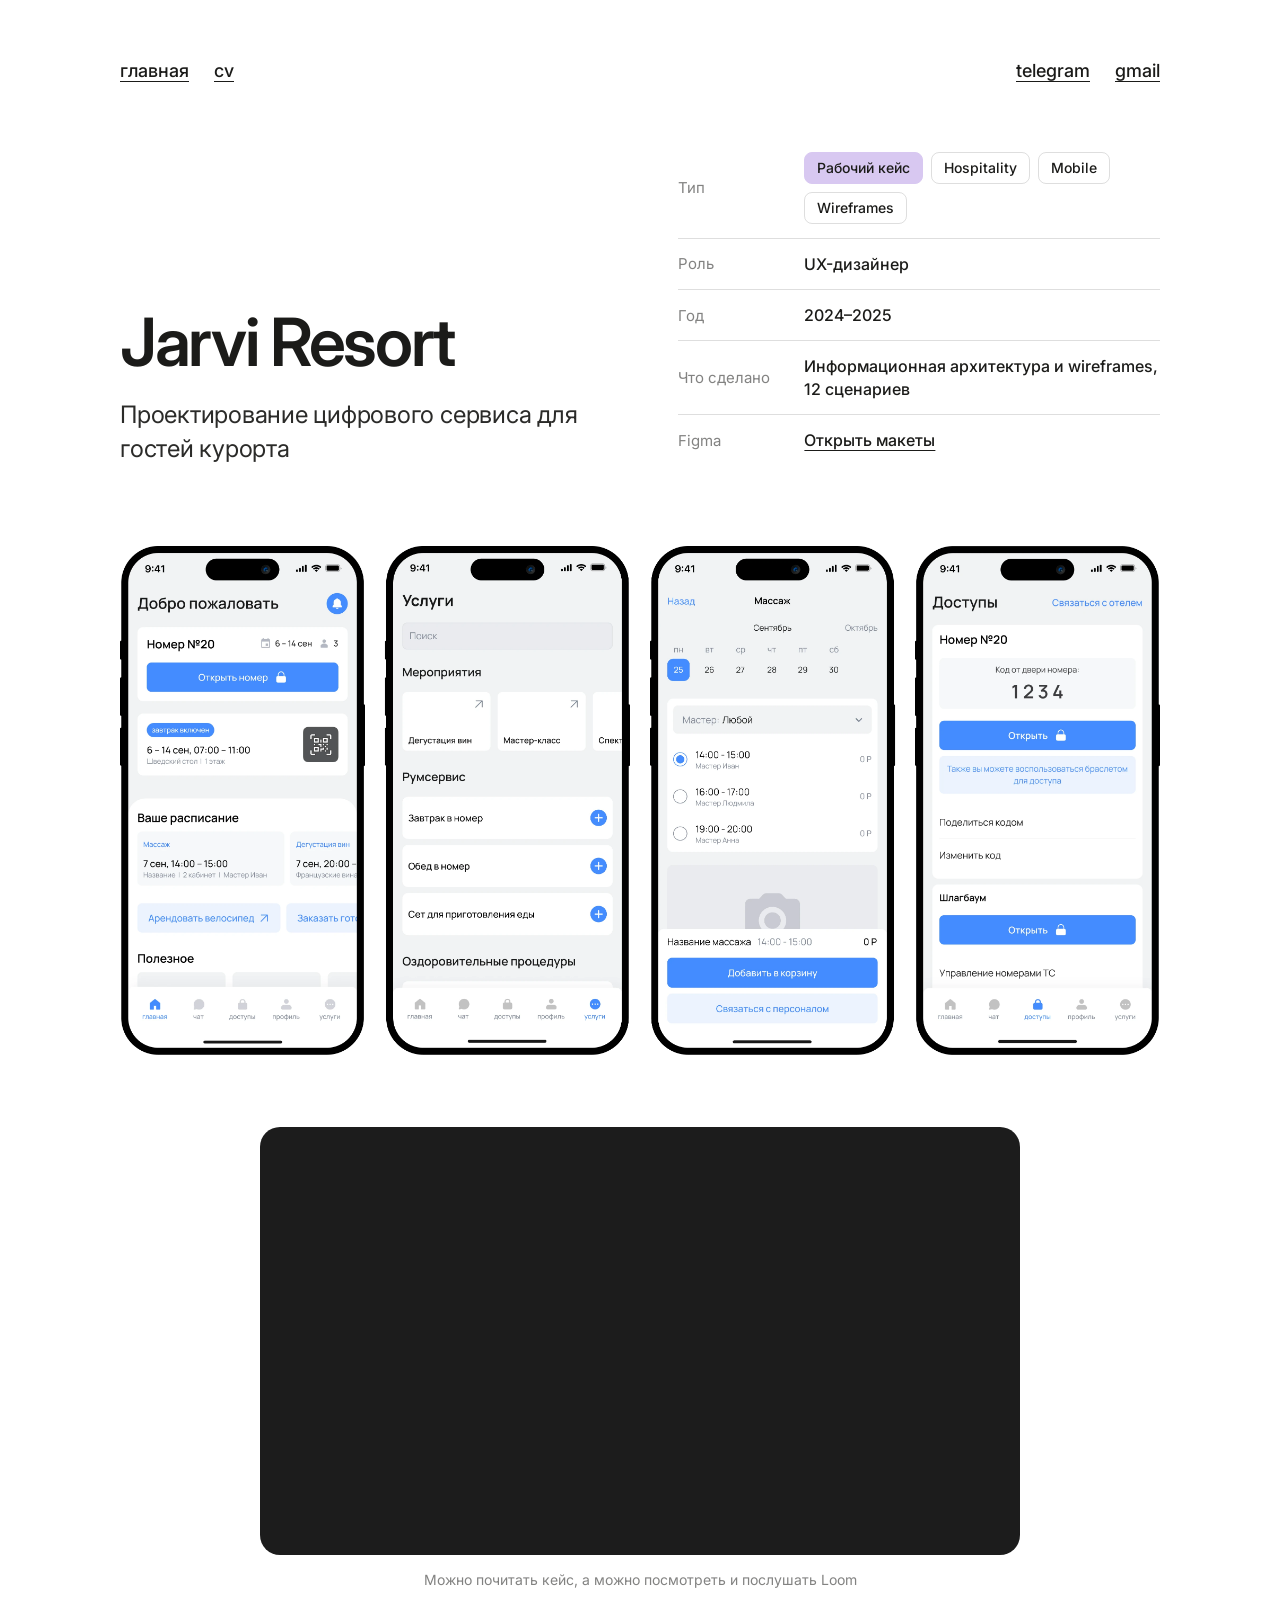
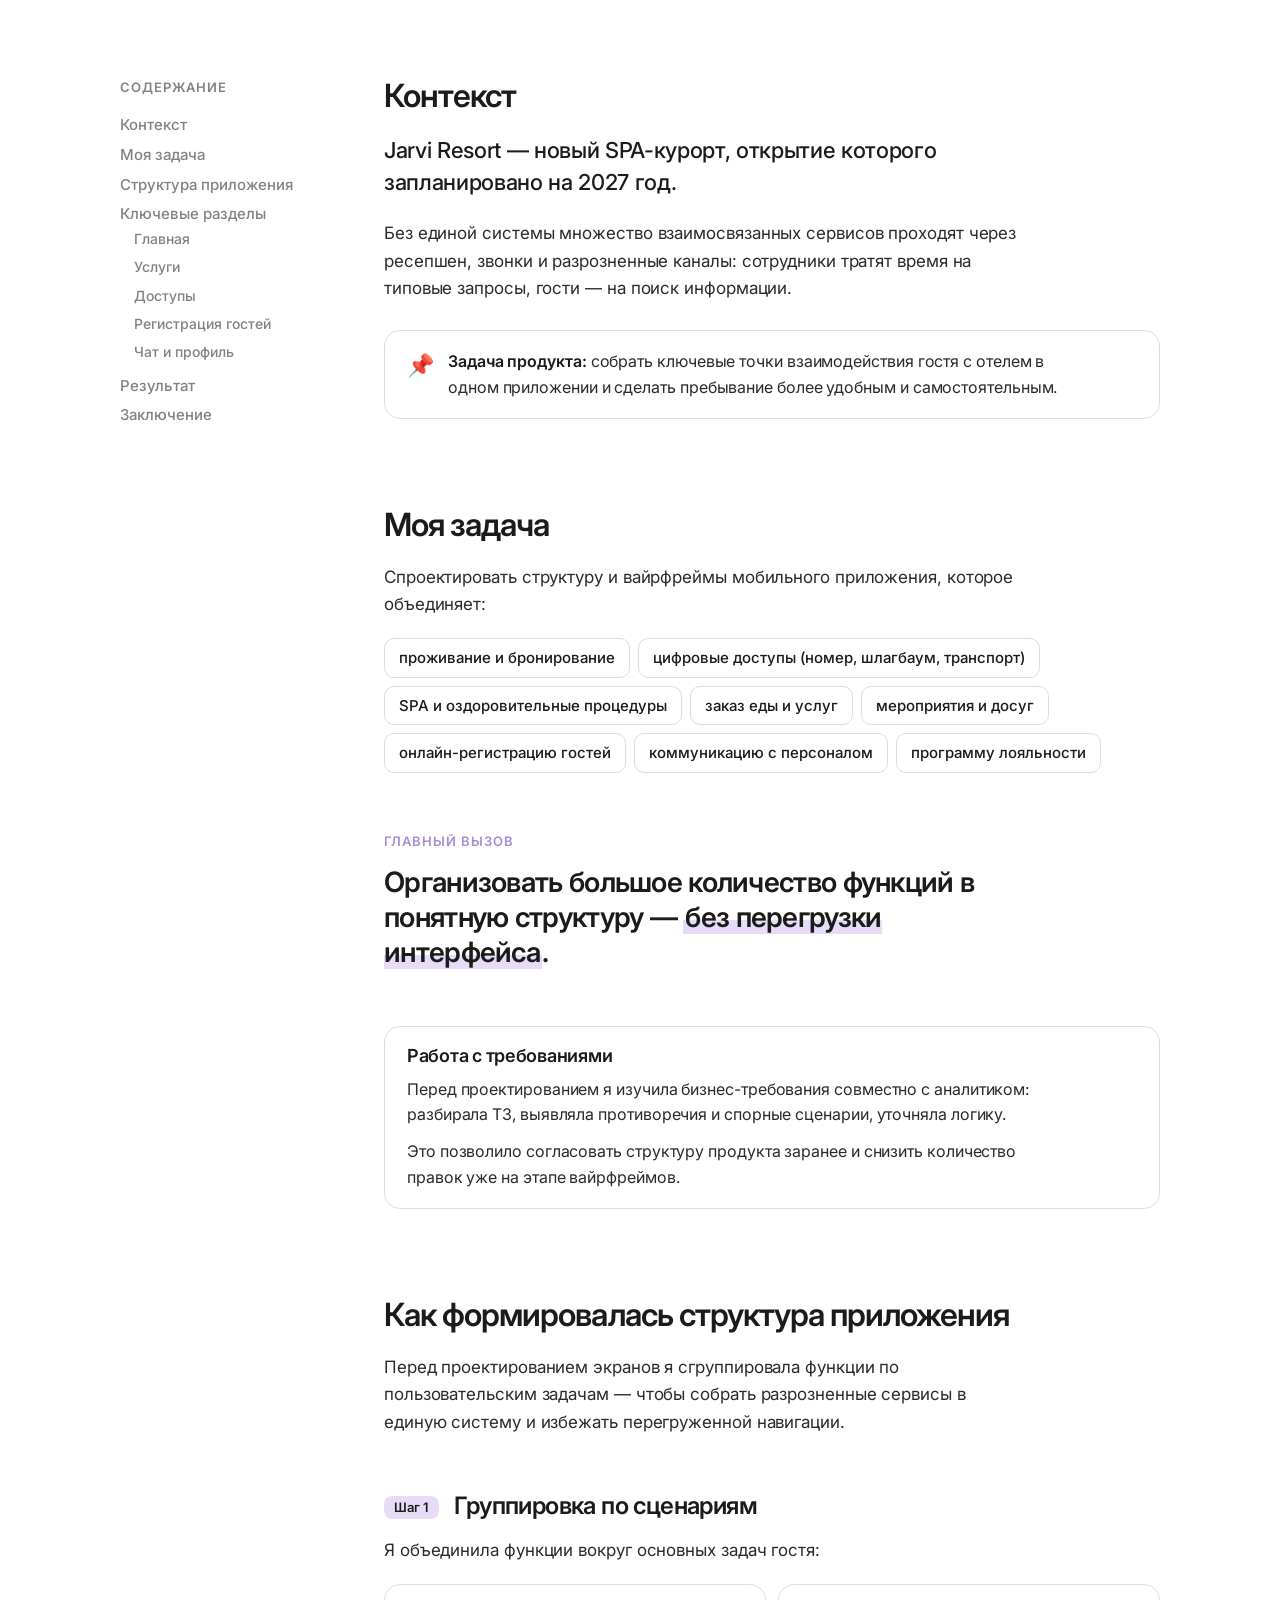
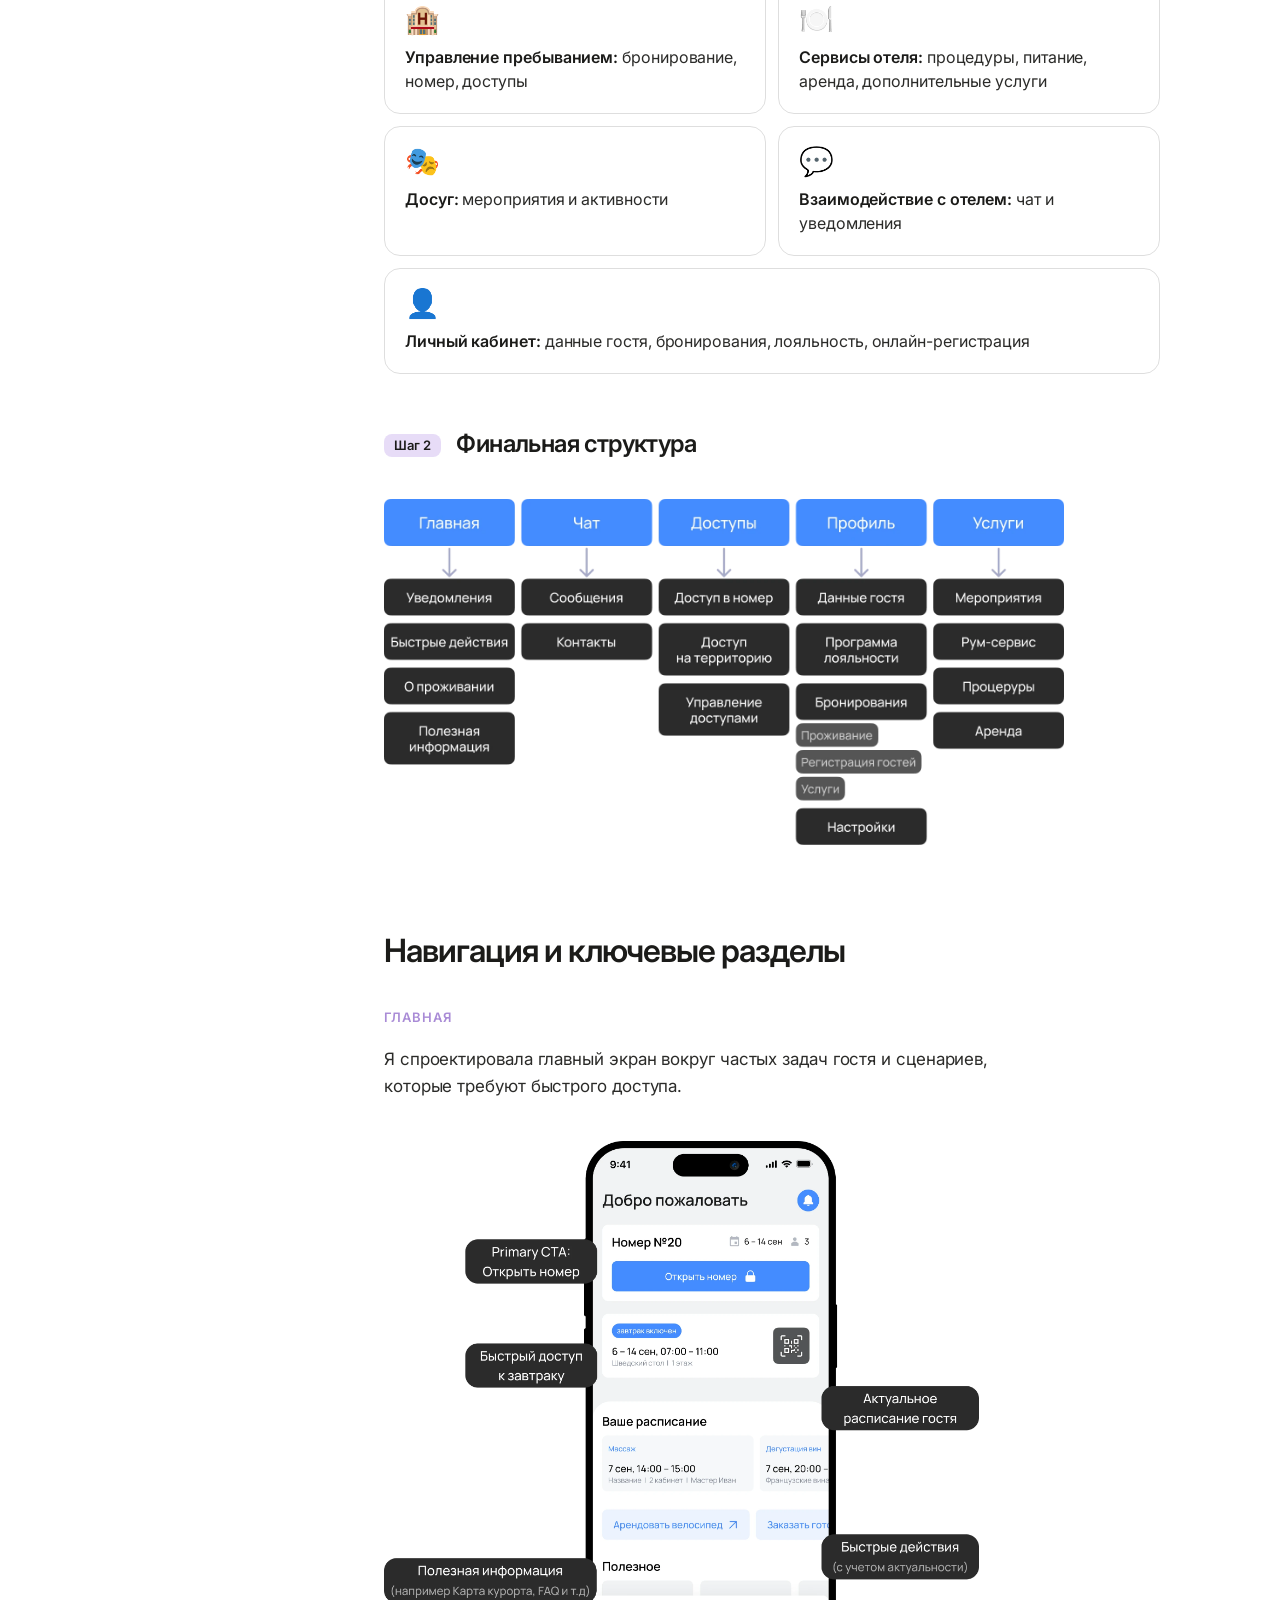
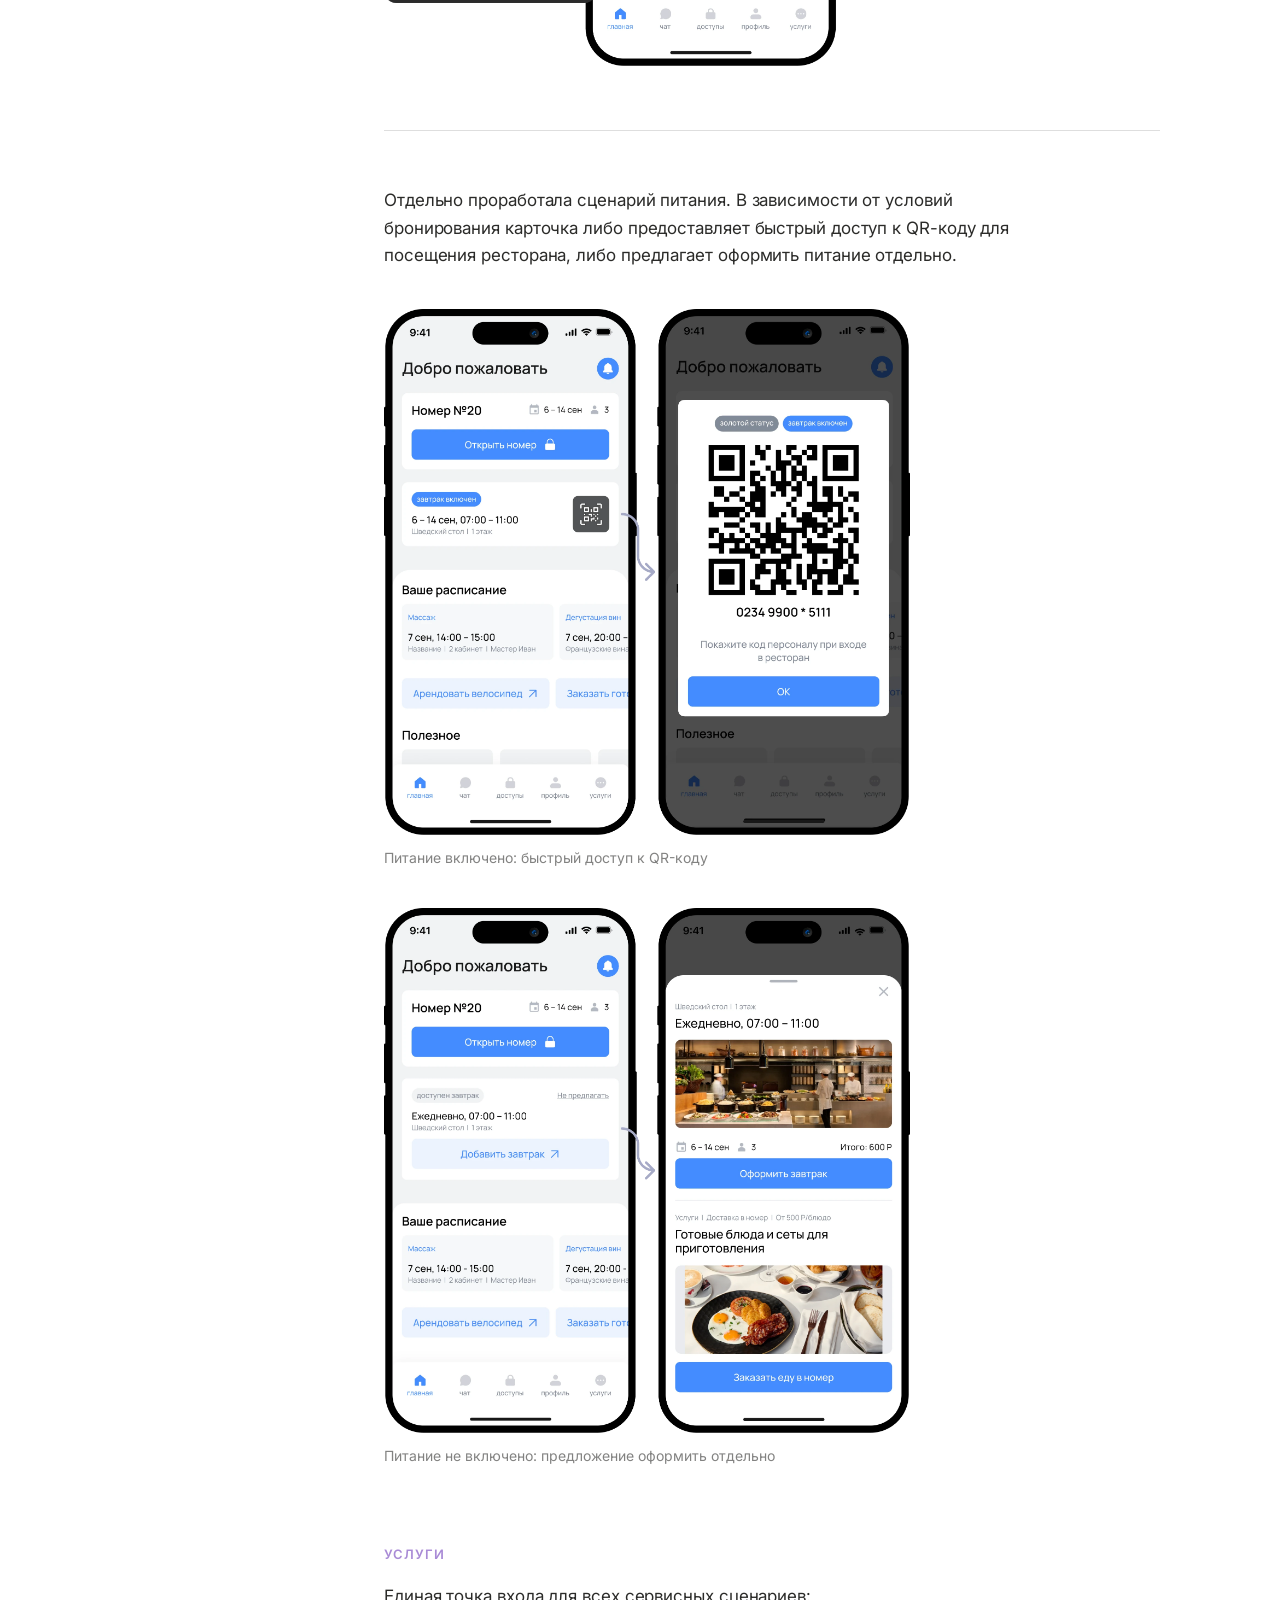
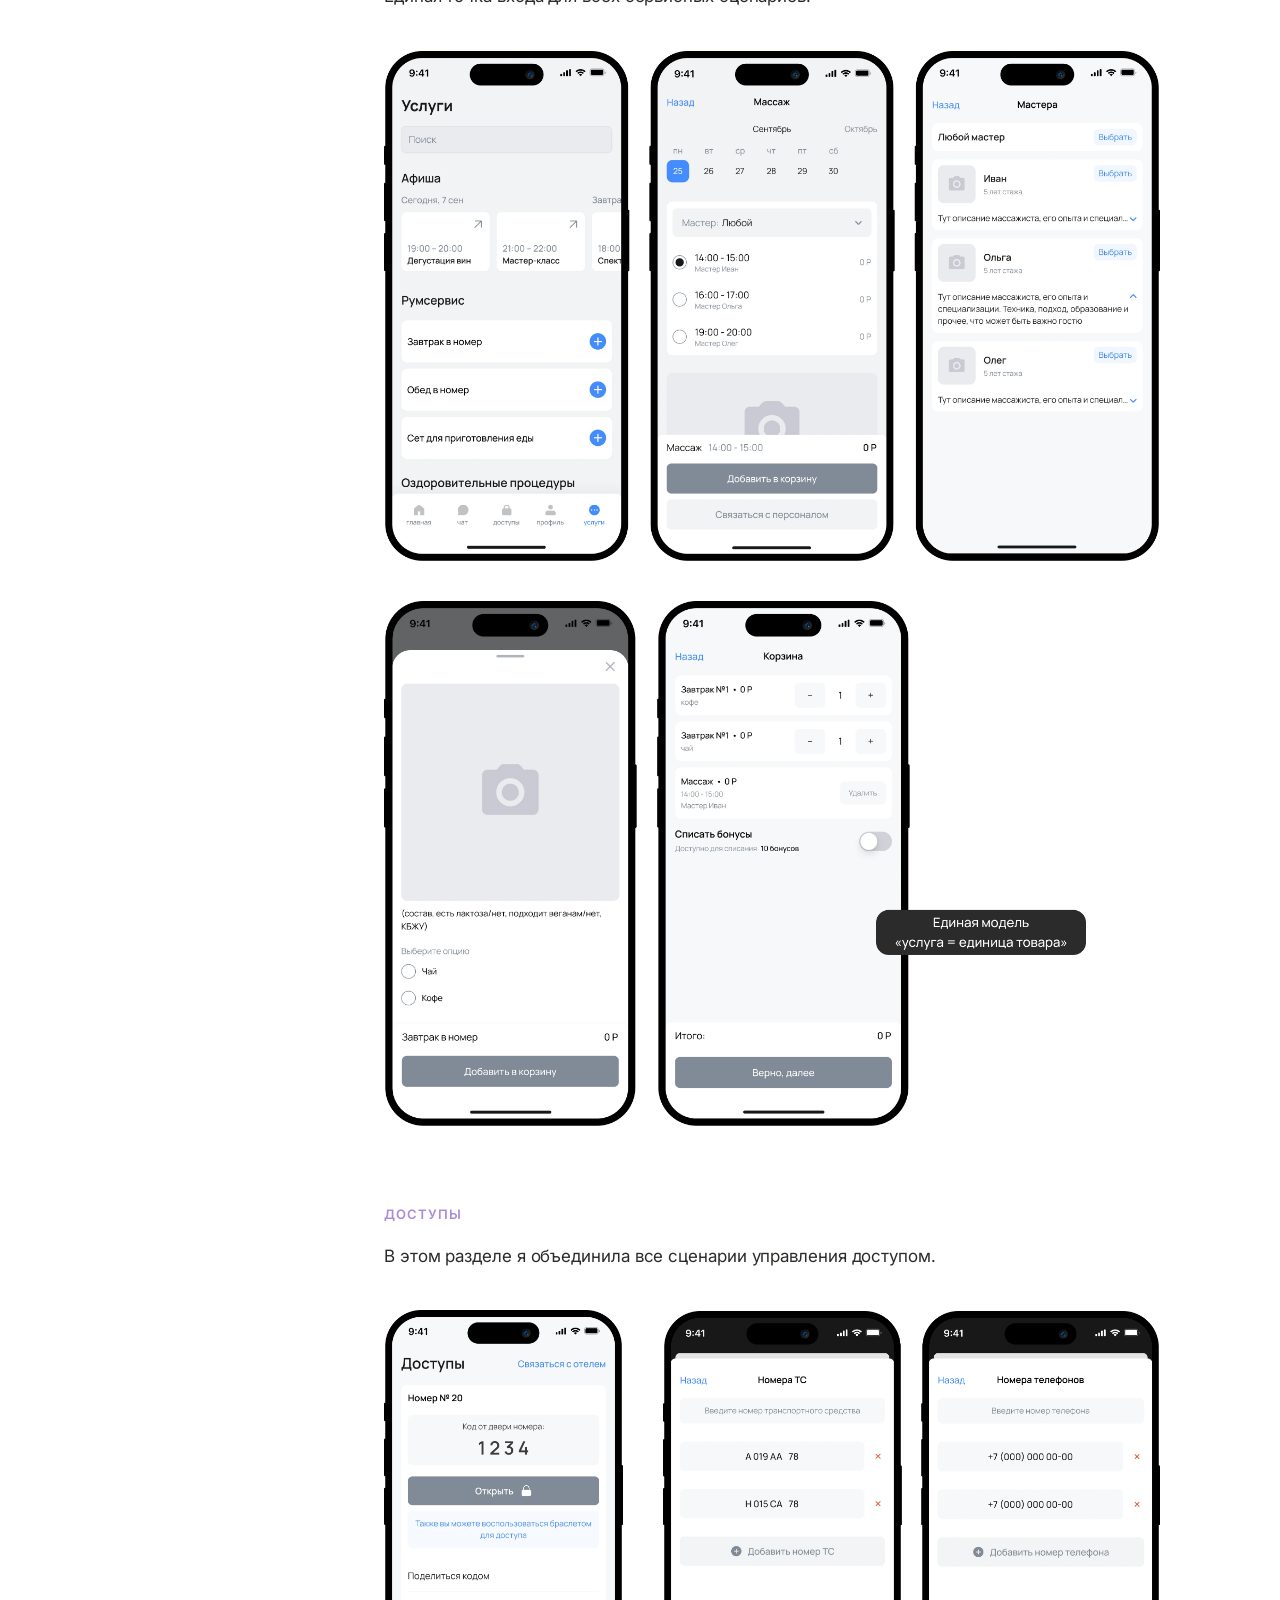
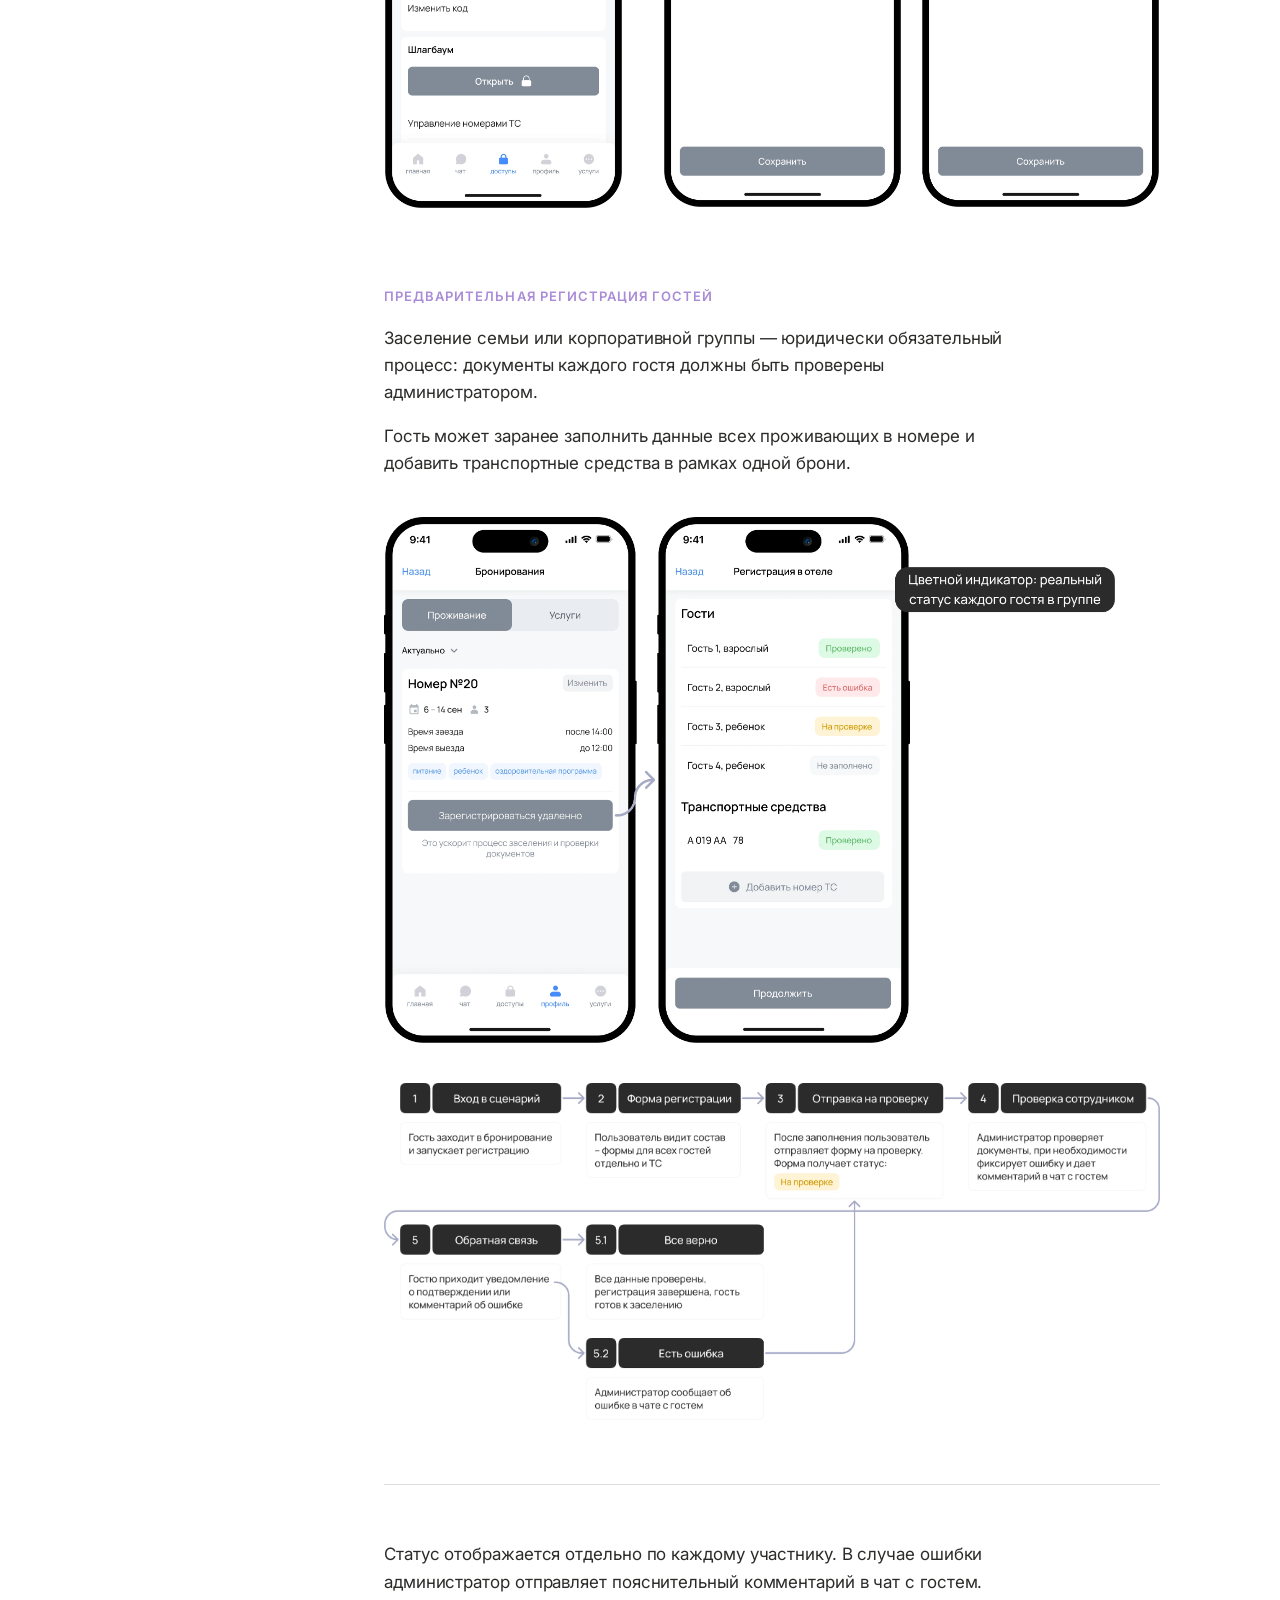
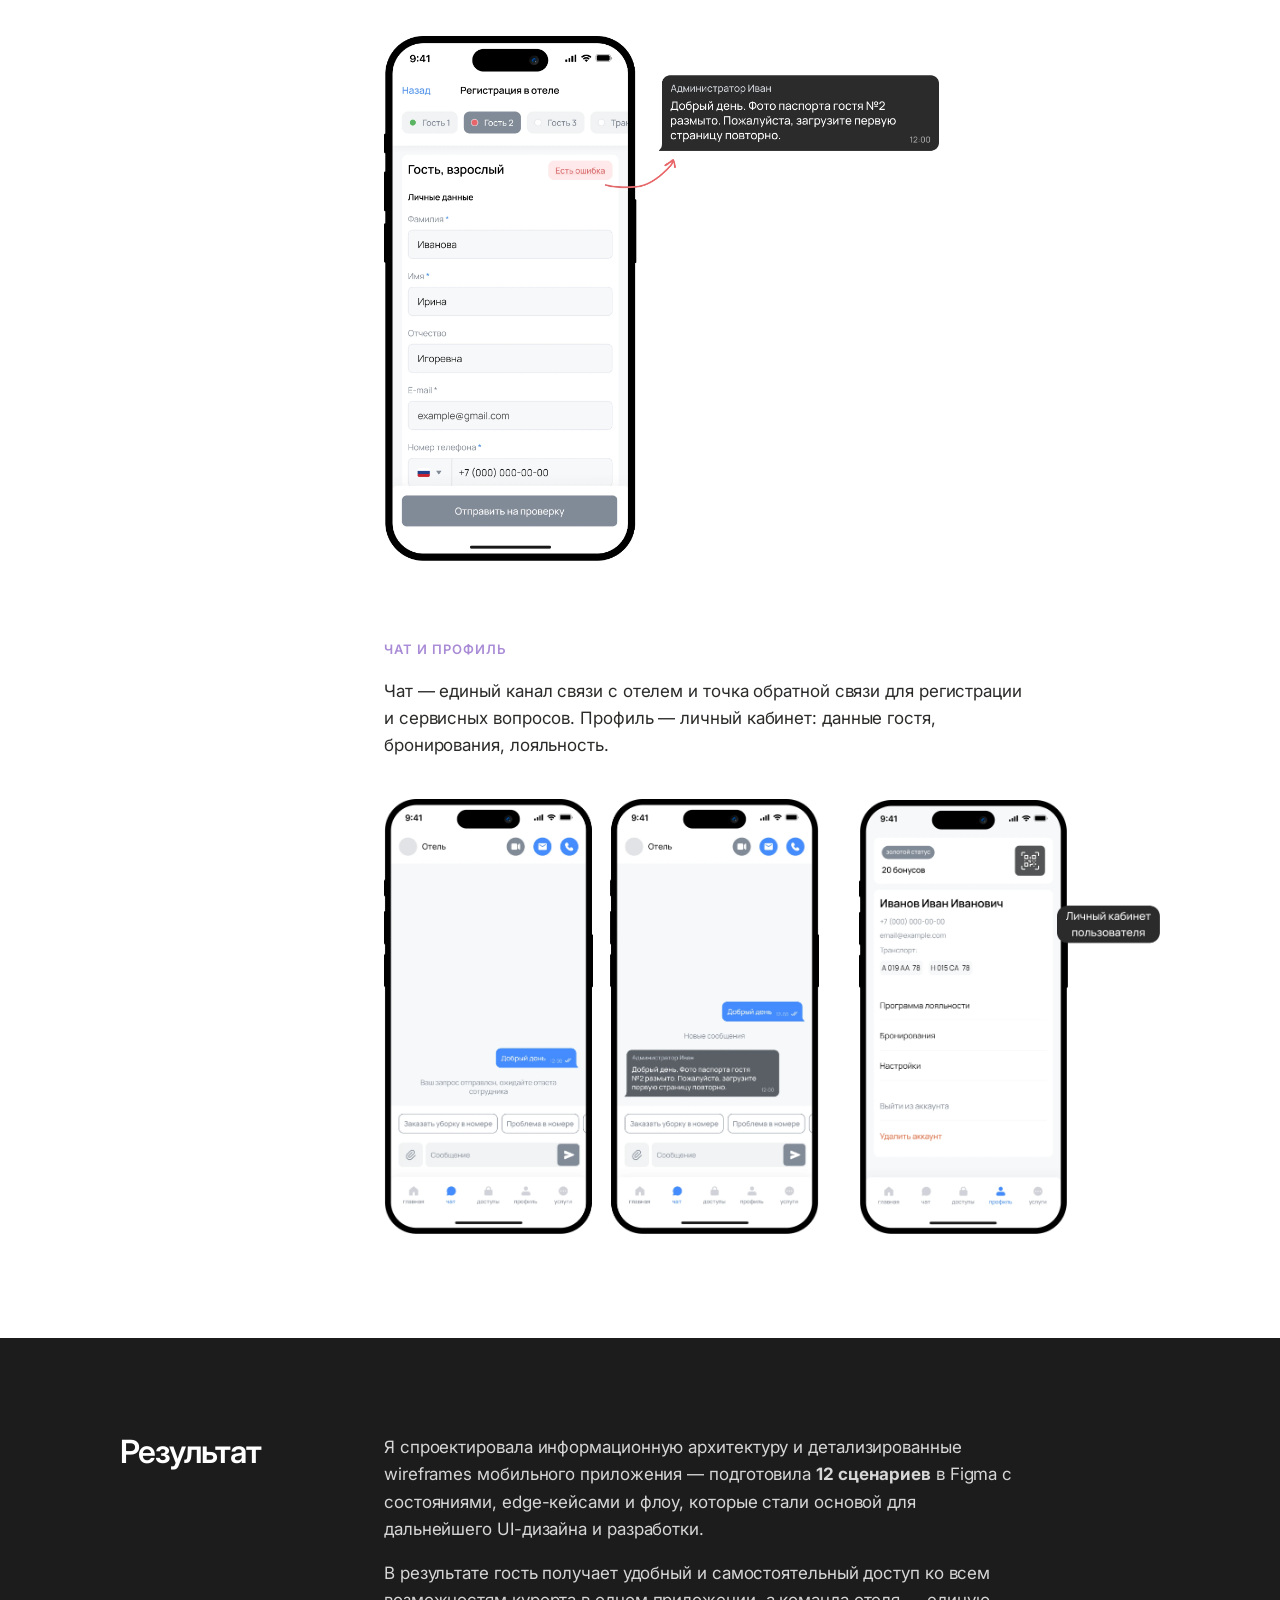
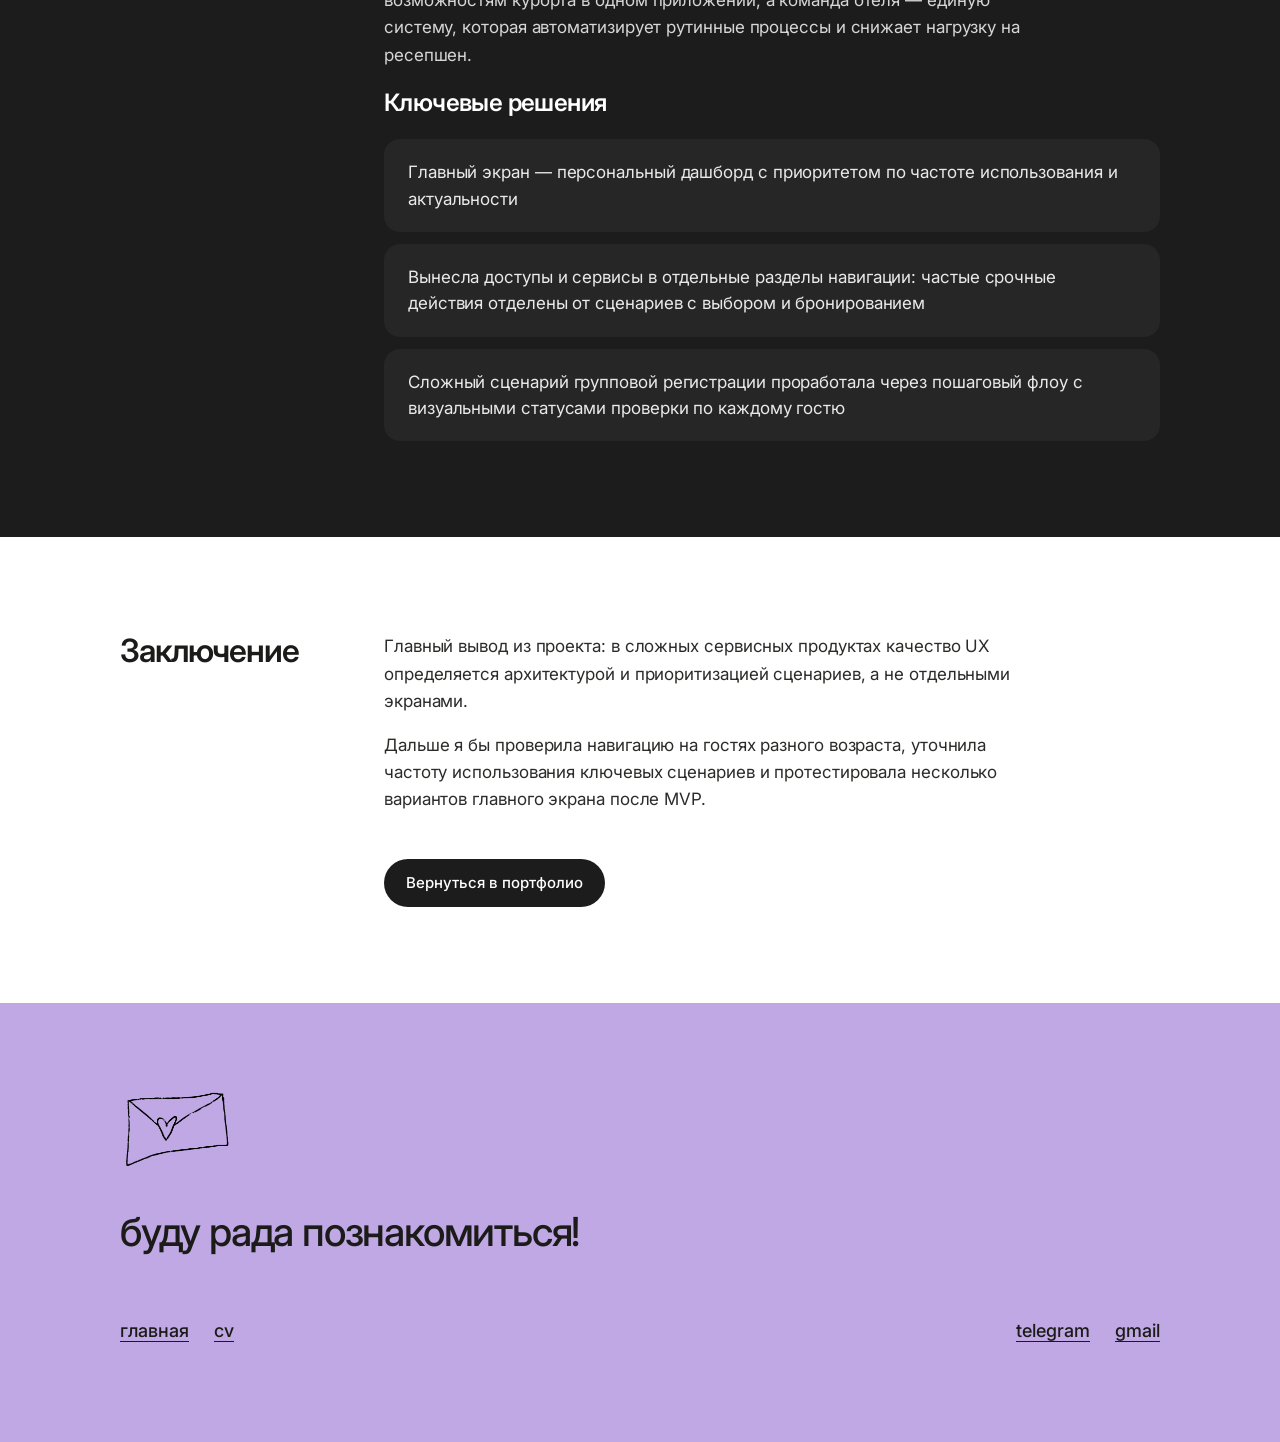
==== commit a098ff96: "Update index.html" ====
--- a/cases/jarvi-resort/index.html
+++ b/cases/jarvi-resort/index.html
@@ -439,14 +439,14 @@
                   </p>
                 </li>
                 <li>
-                  <span class="decision-icon" aria-hidden="true"></span>
+                  
                   <p>
                     Вынесла доступы и сервисы в отдельные разделы навигации: частые срочные
                     действия отделены от сценариев с выбором и бронированием
                   </p>
                 </li>
                 <li>
-                  <span class="decision-icon" aria-hidden="true"></span>
+                  
                   <p>
                     Сложный сценарий групповой регистрации проработала через пошаговый флоу с
                     визуальными статусами проверки по каждому гостю
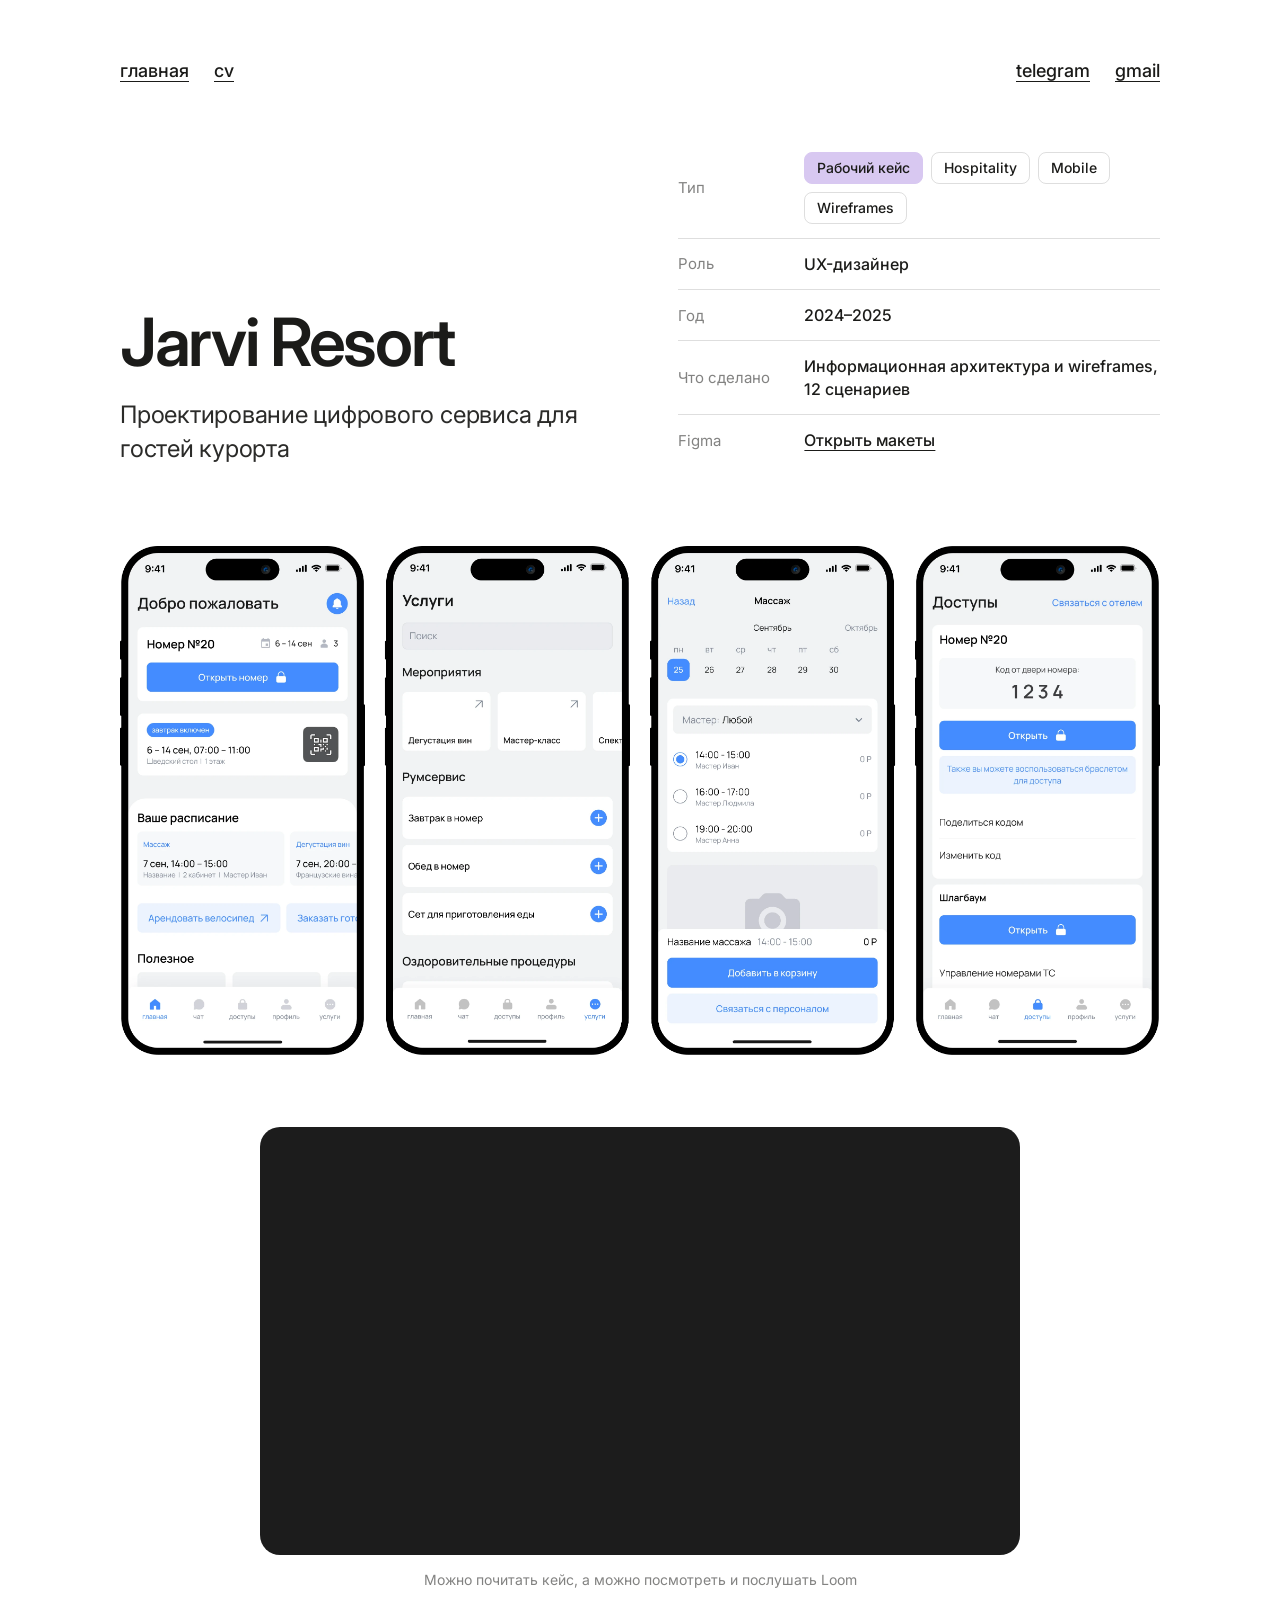
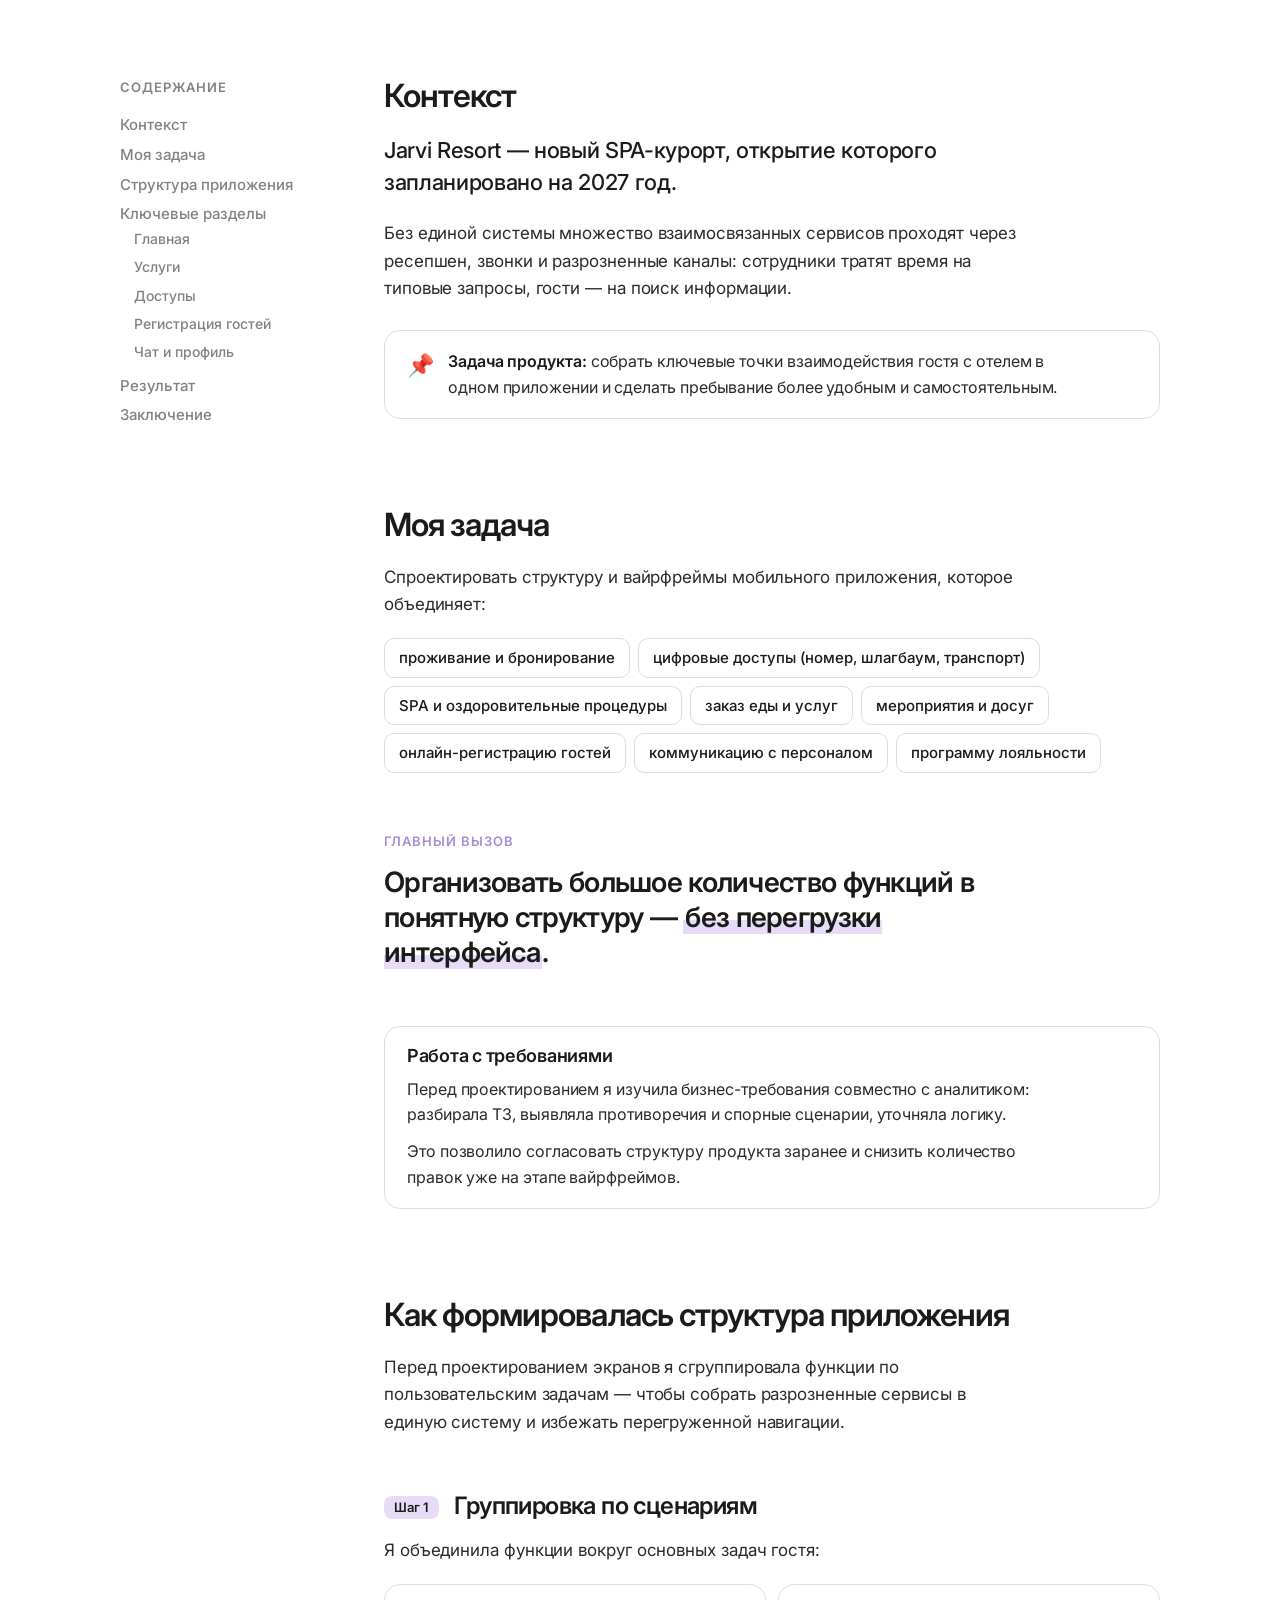
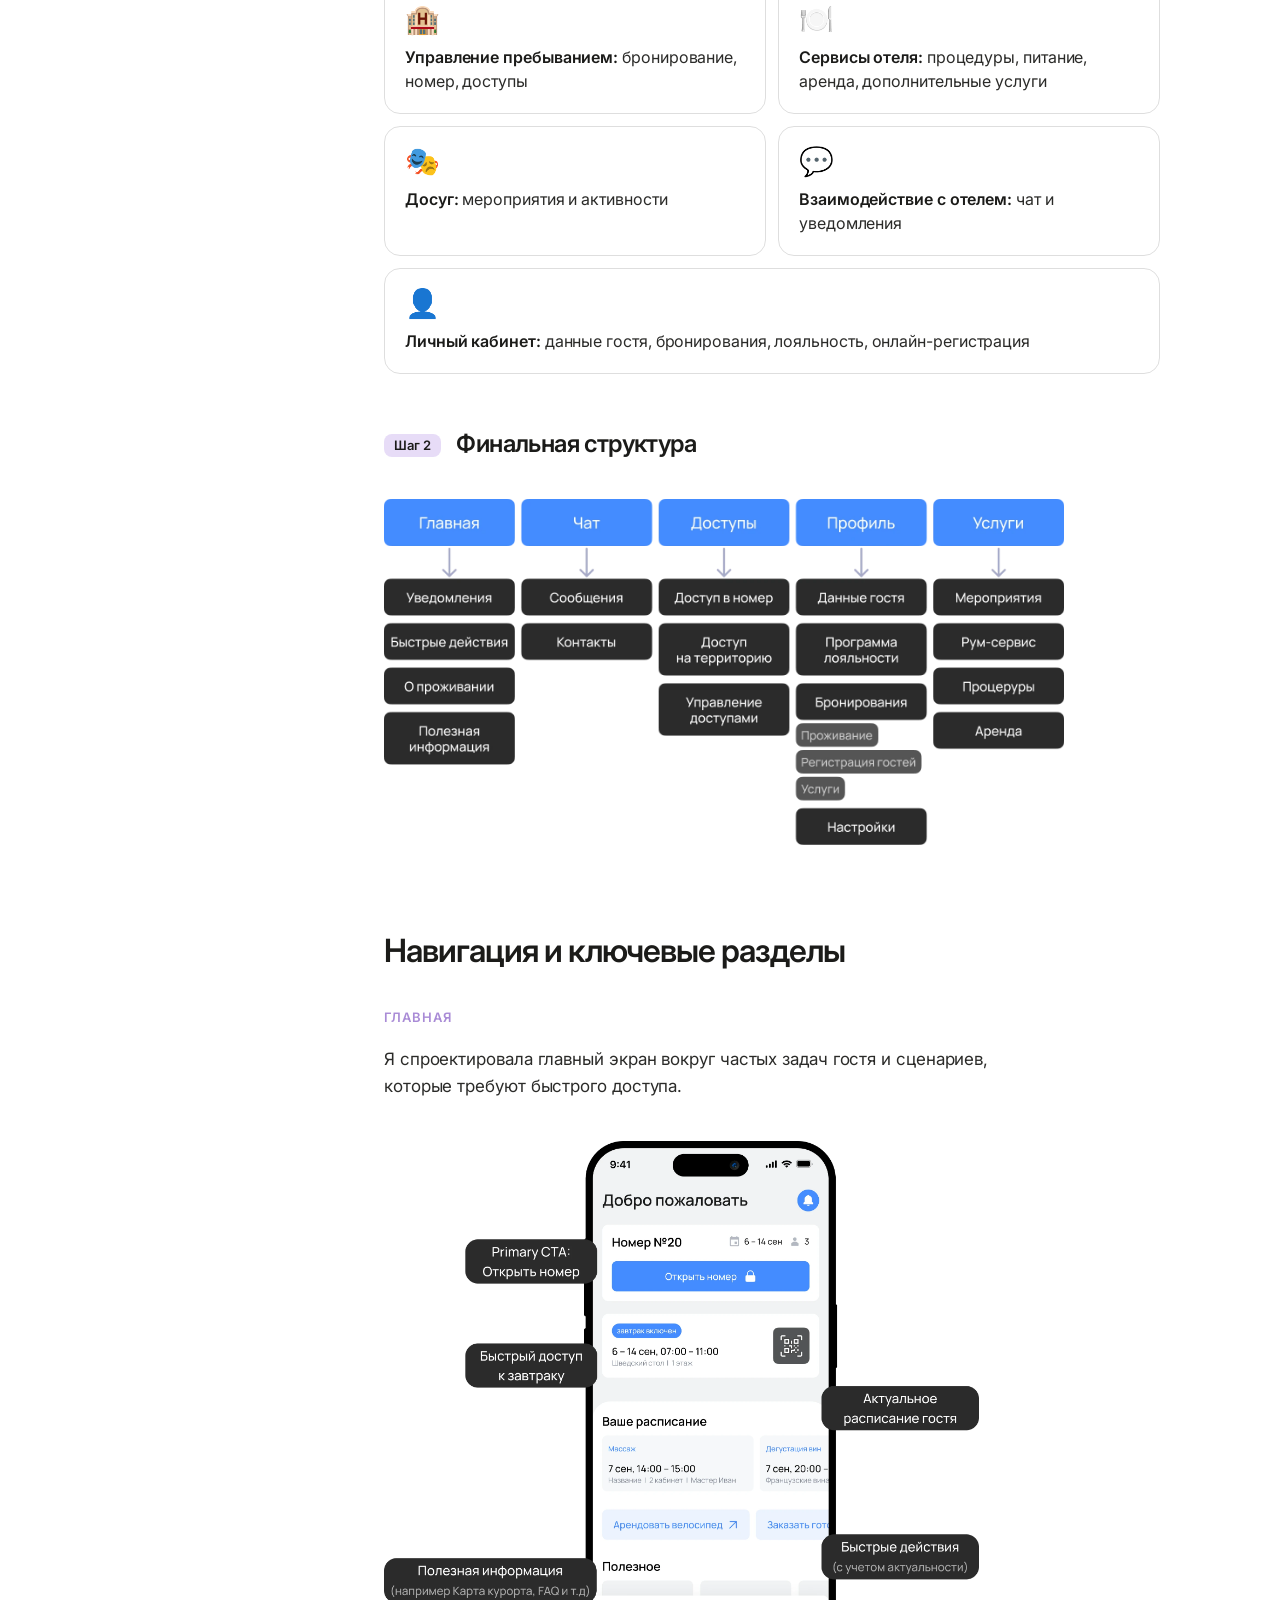
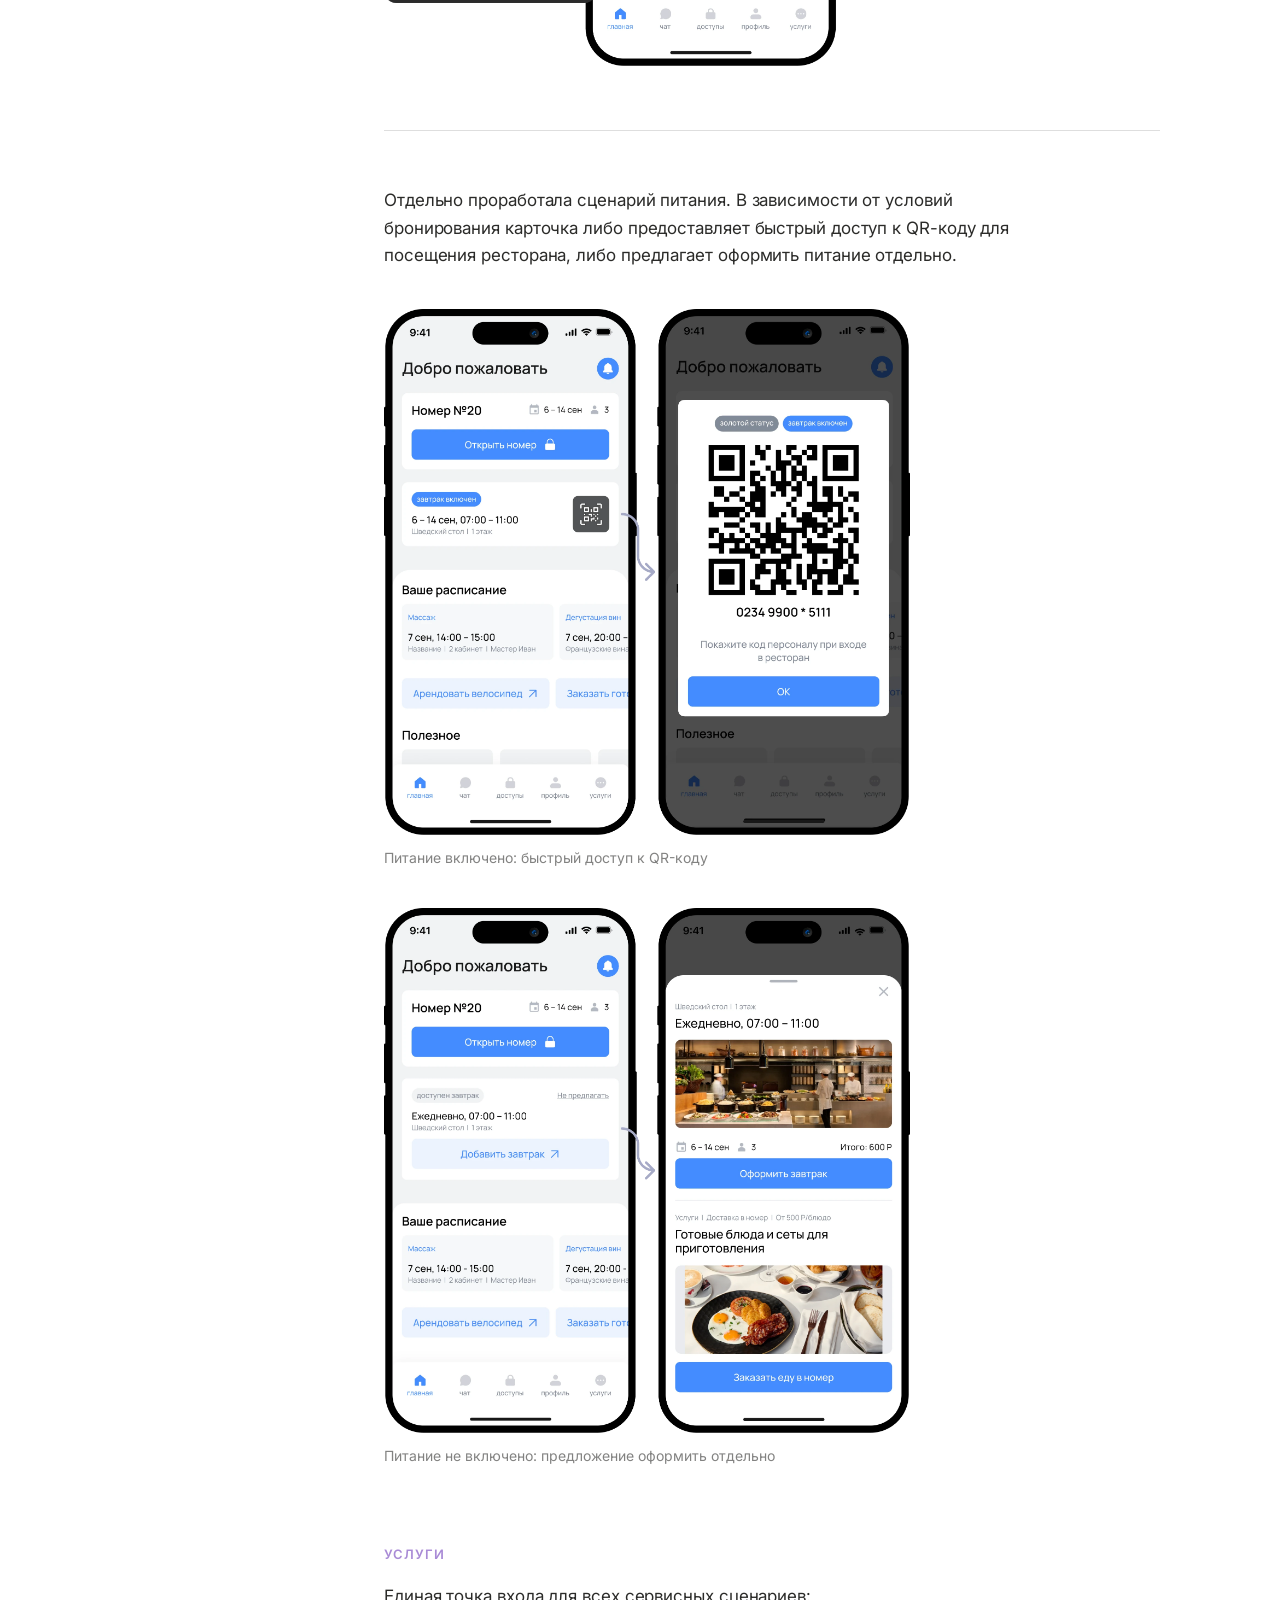
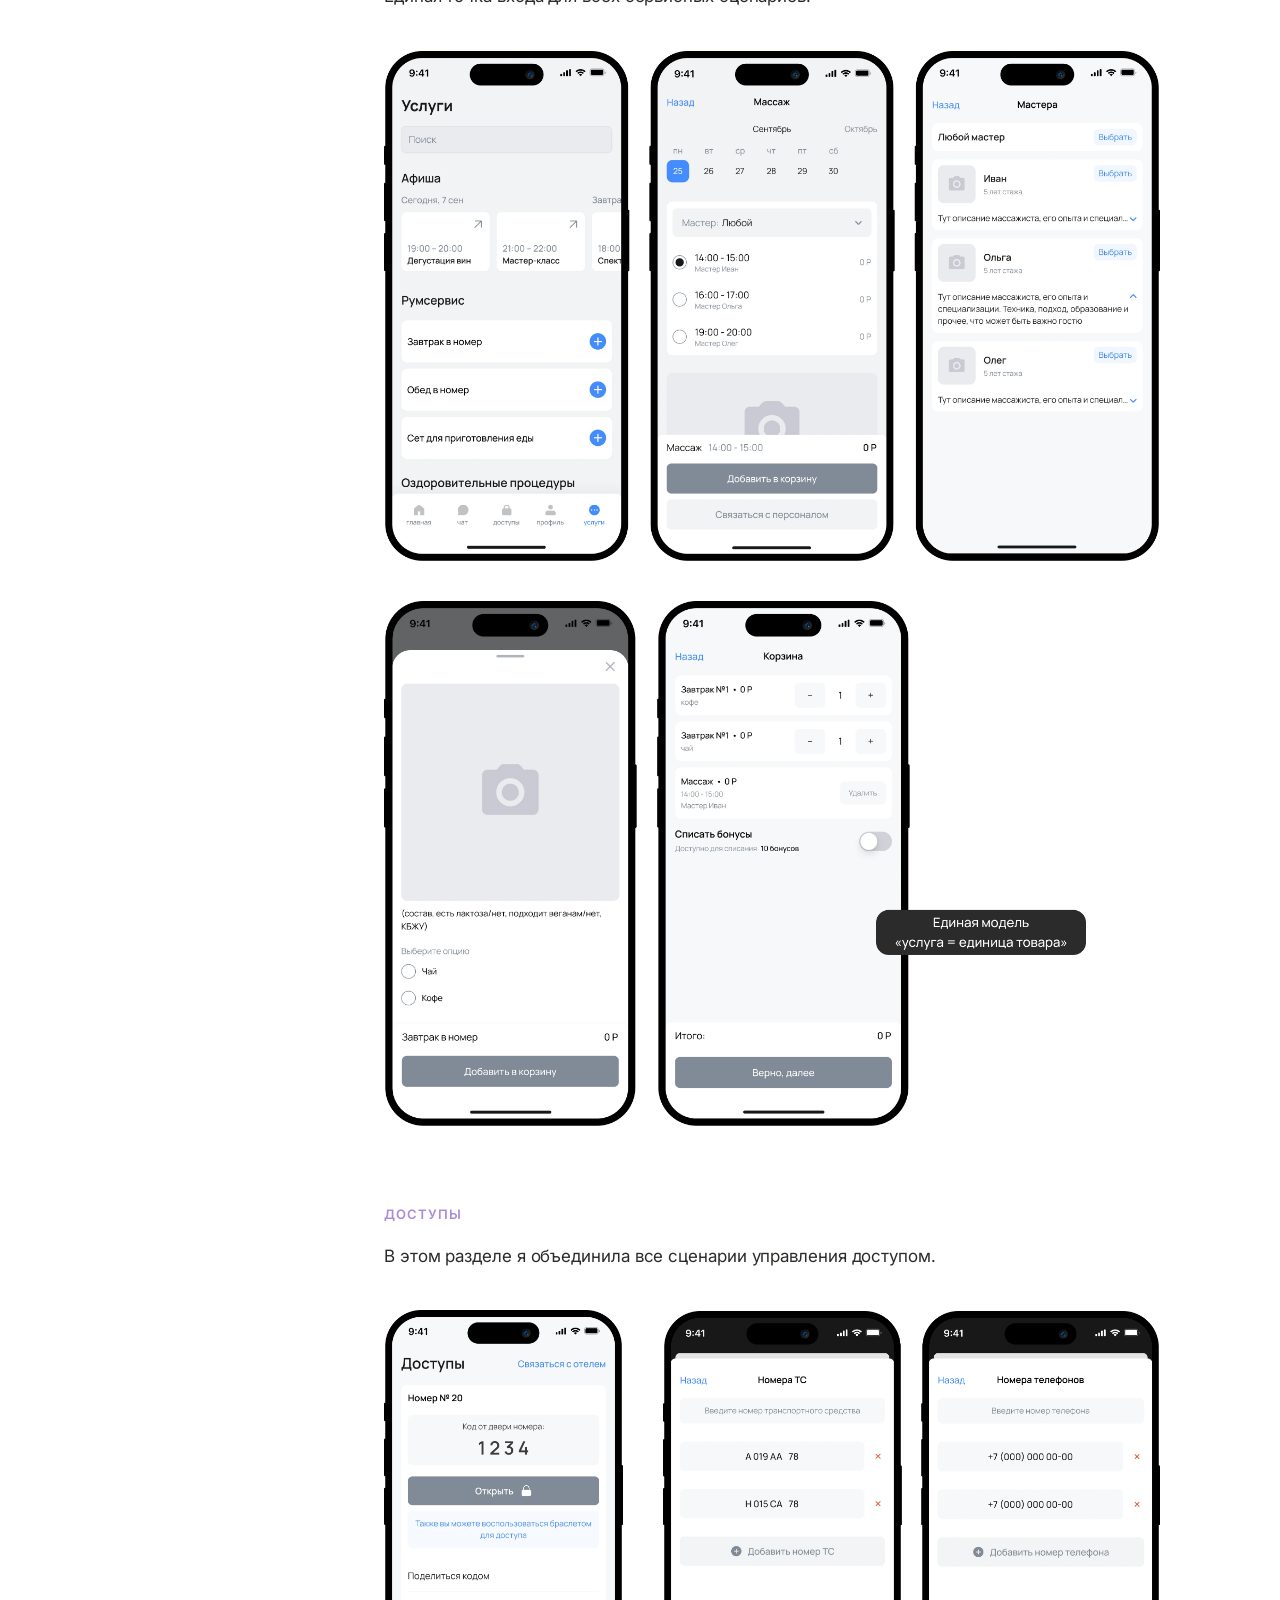
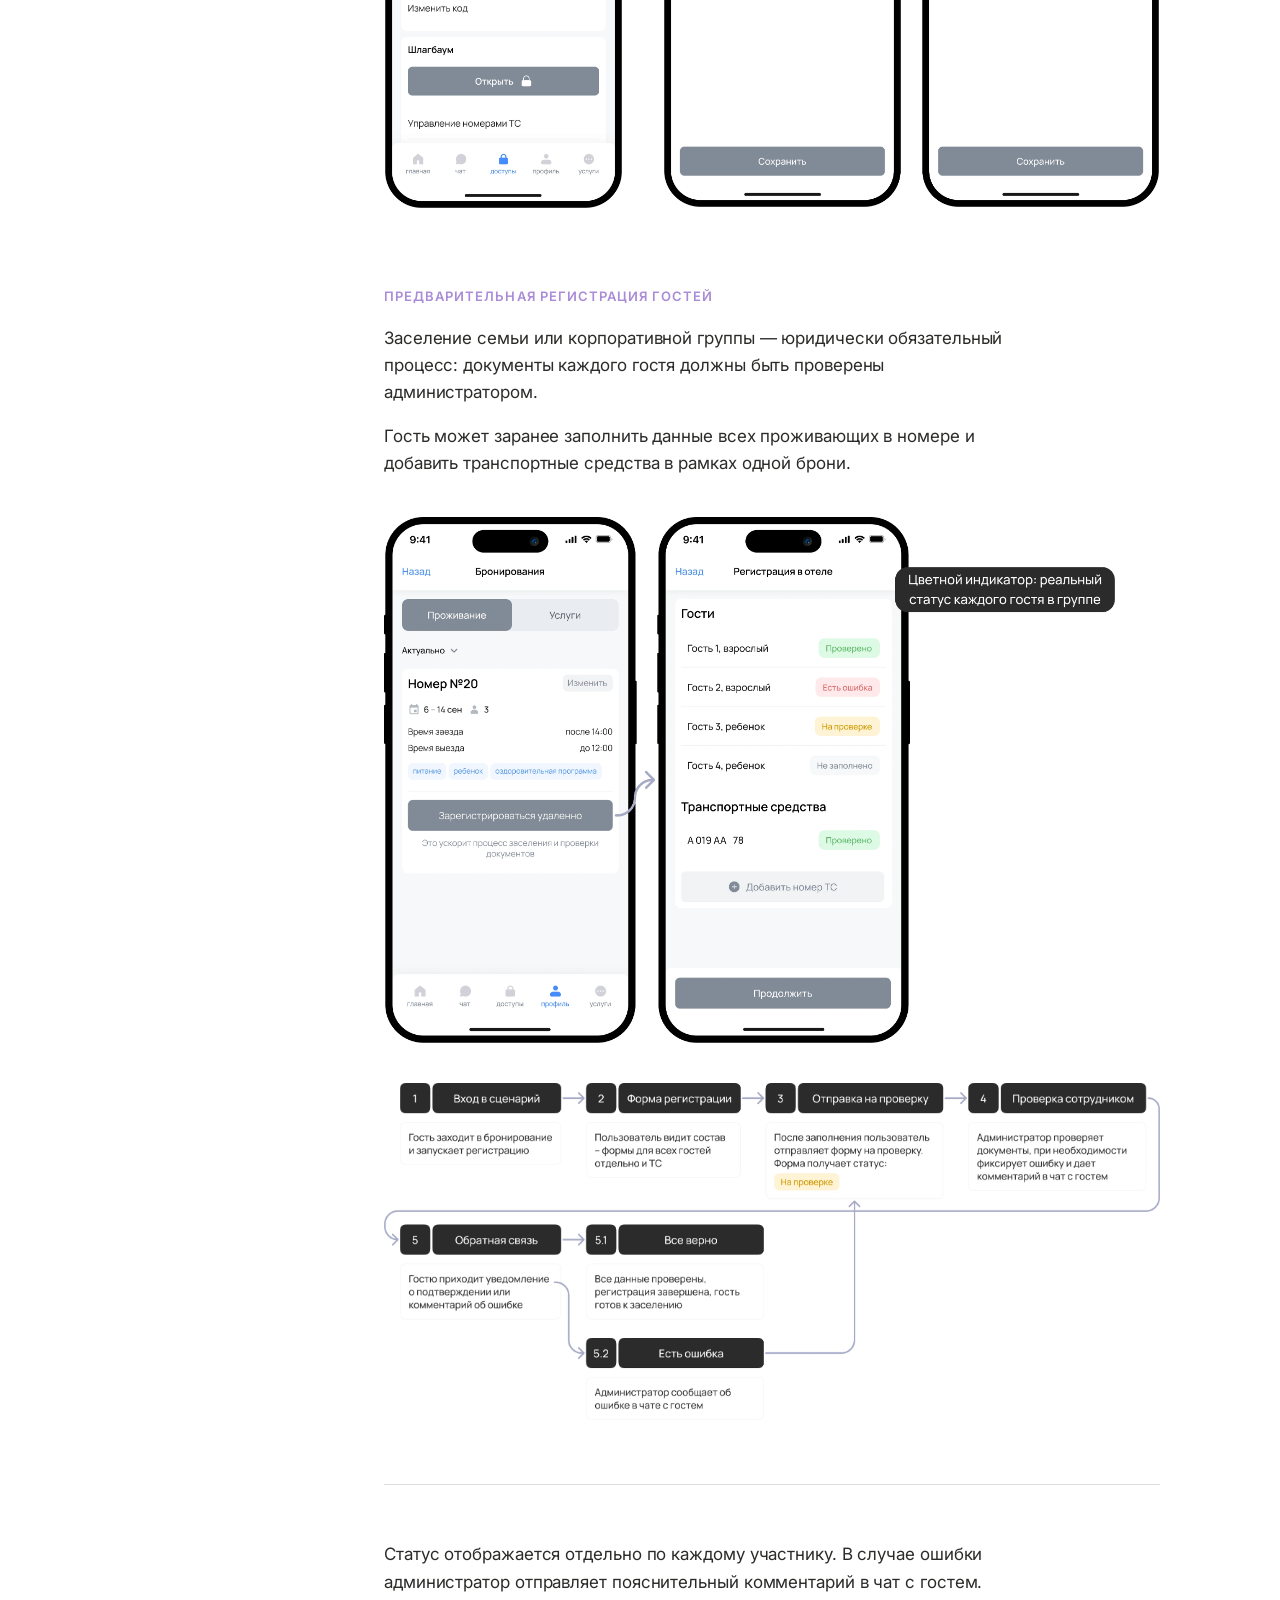
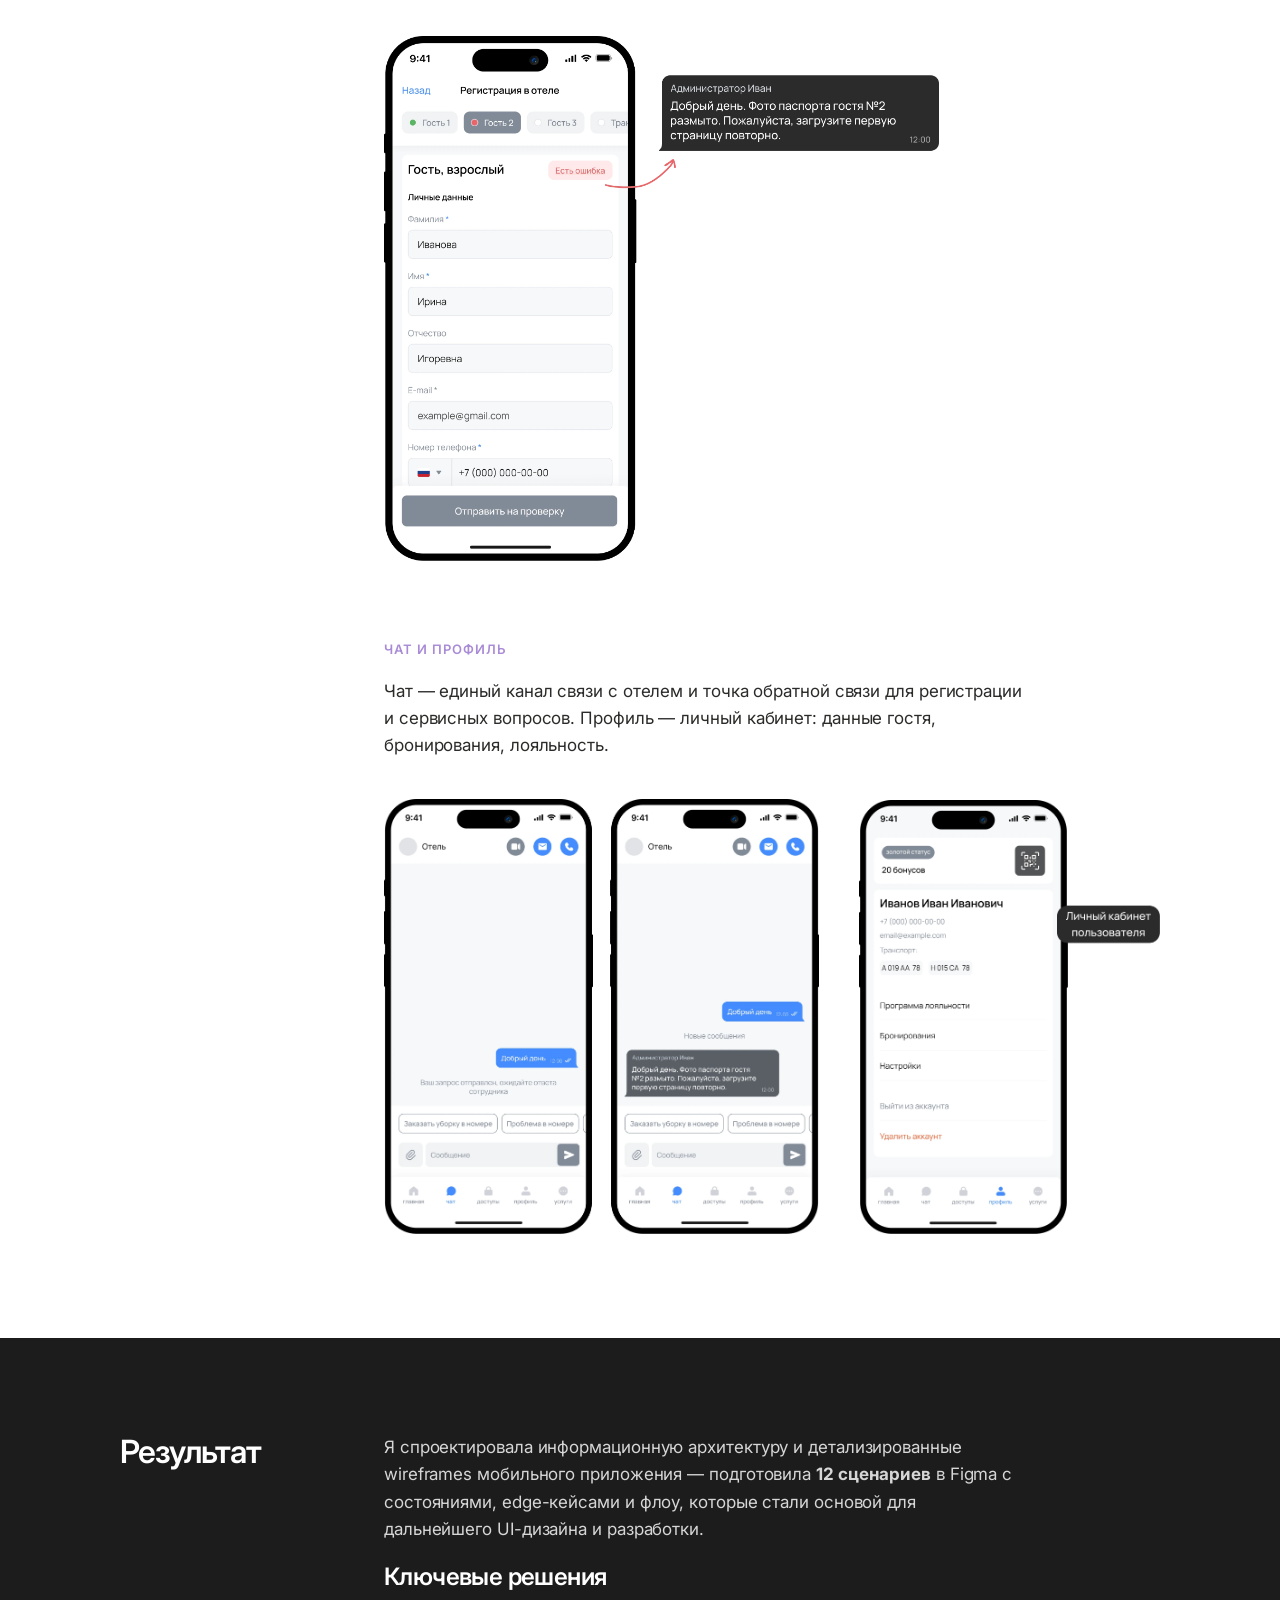
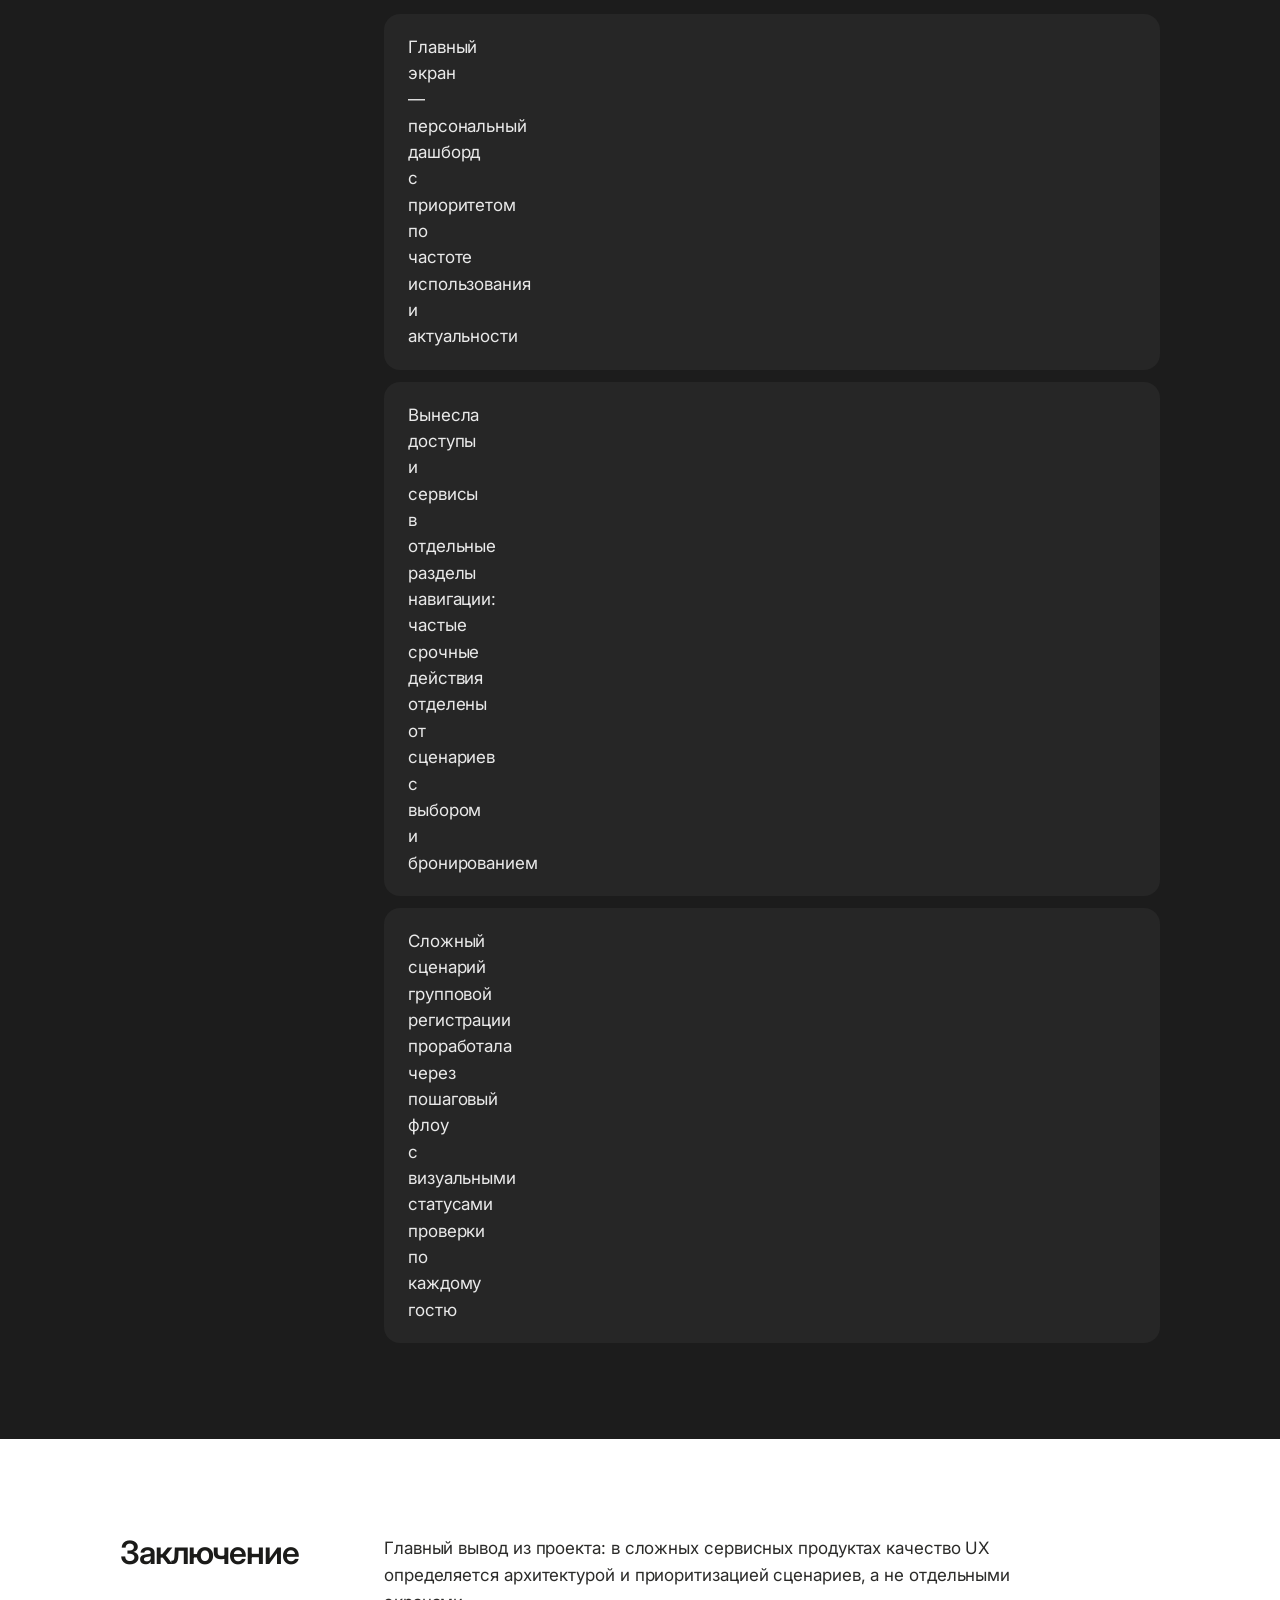
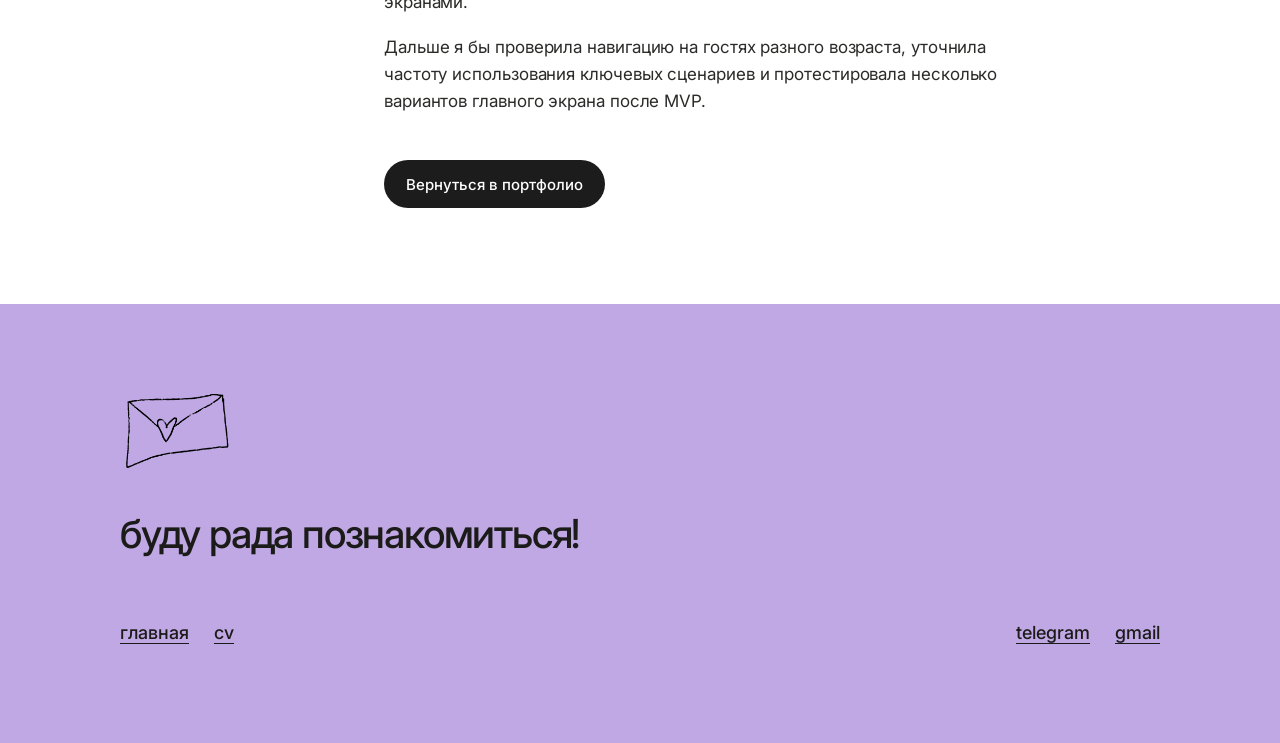
==== commit 8e4cebac: "Update index.html" ====
--- a/cases/jarvi-resort/index.html
+++ b/cases/jarvi-resort/index.html
@@ -422,11 +422,6 @@
                 мобильного приложения — подготовила <strong>12 сценариев</strong> в Figma с состояниями, edge-кейсами
                 и флоу, которые стали основой для дальнейшего UI-дизайна и разработки.
               </p>
-              <p>
-                В результате гость получает удобный и самостоятельный доступ ко всем возможностям
-                курорта в одном приложении, а команда отеля — единую систему, которая автоматизирует
-                рутинные процессы и снижает нагрузку на ресепшен.
-              </p>
 
       
               <h3>Ключевые решения</h3>
--- a/style.css
+++ b/style.css
@@ -140,9 +140,18 @@
 }
 
 .hero-doodle {
-  width: clamp(220px, 15vw, 160px);
+  width: clamp(160px, 15vw, 220px);
   height: auto;
   margin: 44px 0 48px;
+}
+
+/* небольшая приписка под подзаголовком (опыт) */
+.hero-note {
+  max-width: 34em;
+  margin: 28px 0 0;
+  font-size: 1.125rem;
+  line-height: 1.45;
+  color: rgba(27, 27, 25, 0.65);
 }
 
 /* ==========================================================
@@ -185,7 +194,7 @@
   aspect-ratio: 16 / 9;
   border-radius: 24px;
   overflow: hidden;
-  background: linear-gradient(135deg, #7ea3d7 0%, #b9d5ff 100%);
+  background: #30302f;
 }
 
 .project-visual img {
@@ -330,7 +339,8 @@
   .site-header {
     padding-top: 24px;
   }
-     .project-arrow {
+
+  .project-arrow {
     width: 28px;
   }
 
@@ -341,6 +351,11 @@
 
   .hero-doodle {
     margin: 32px 0;
+  }
+
+  .hero-note {
+    margin-top: 20px;
+    font-size: 1rem;
   }
 
   .projects-section {
--- a/cases/case-study.css
+++ b/cases/case-study.css
@@ -549,7 +549,7 @@
 
 .decisions li {
   display: grid;
-  
+  grid-template-columns: 44px minmax(0, 1fr);
   gap: 16px;
   align-items: center;
   padding: 20px 24px;
@@ -1081,13 +1081,14 @@
 
 .row-item {
   display: grid;
-  grid-template-columns: 104px minmax(0, 1fr);
+  grid-template-columns: 112px minmax(0, 1fr);
   gap: 16px;
   align-items: start;
 }
 
 .row-label {
   justify-self: start;
+  white-space: nowrap;
   margin-top: 2px;
   padding: 3px 10px;
   border-radius: 8px;
@@ -1318,7 +1319,7 @@
 
 /* кот из командного чата рядом с описанием этапа */
 .row-item--media {
-  grid-template-columns: 104px minmax(0, 1fr) 220px;
+  grid-template-columns: 112px minmax(0, 1fr) 220px;
   align-items: start;
 }
 
